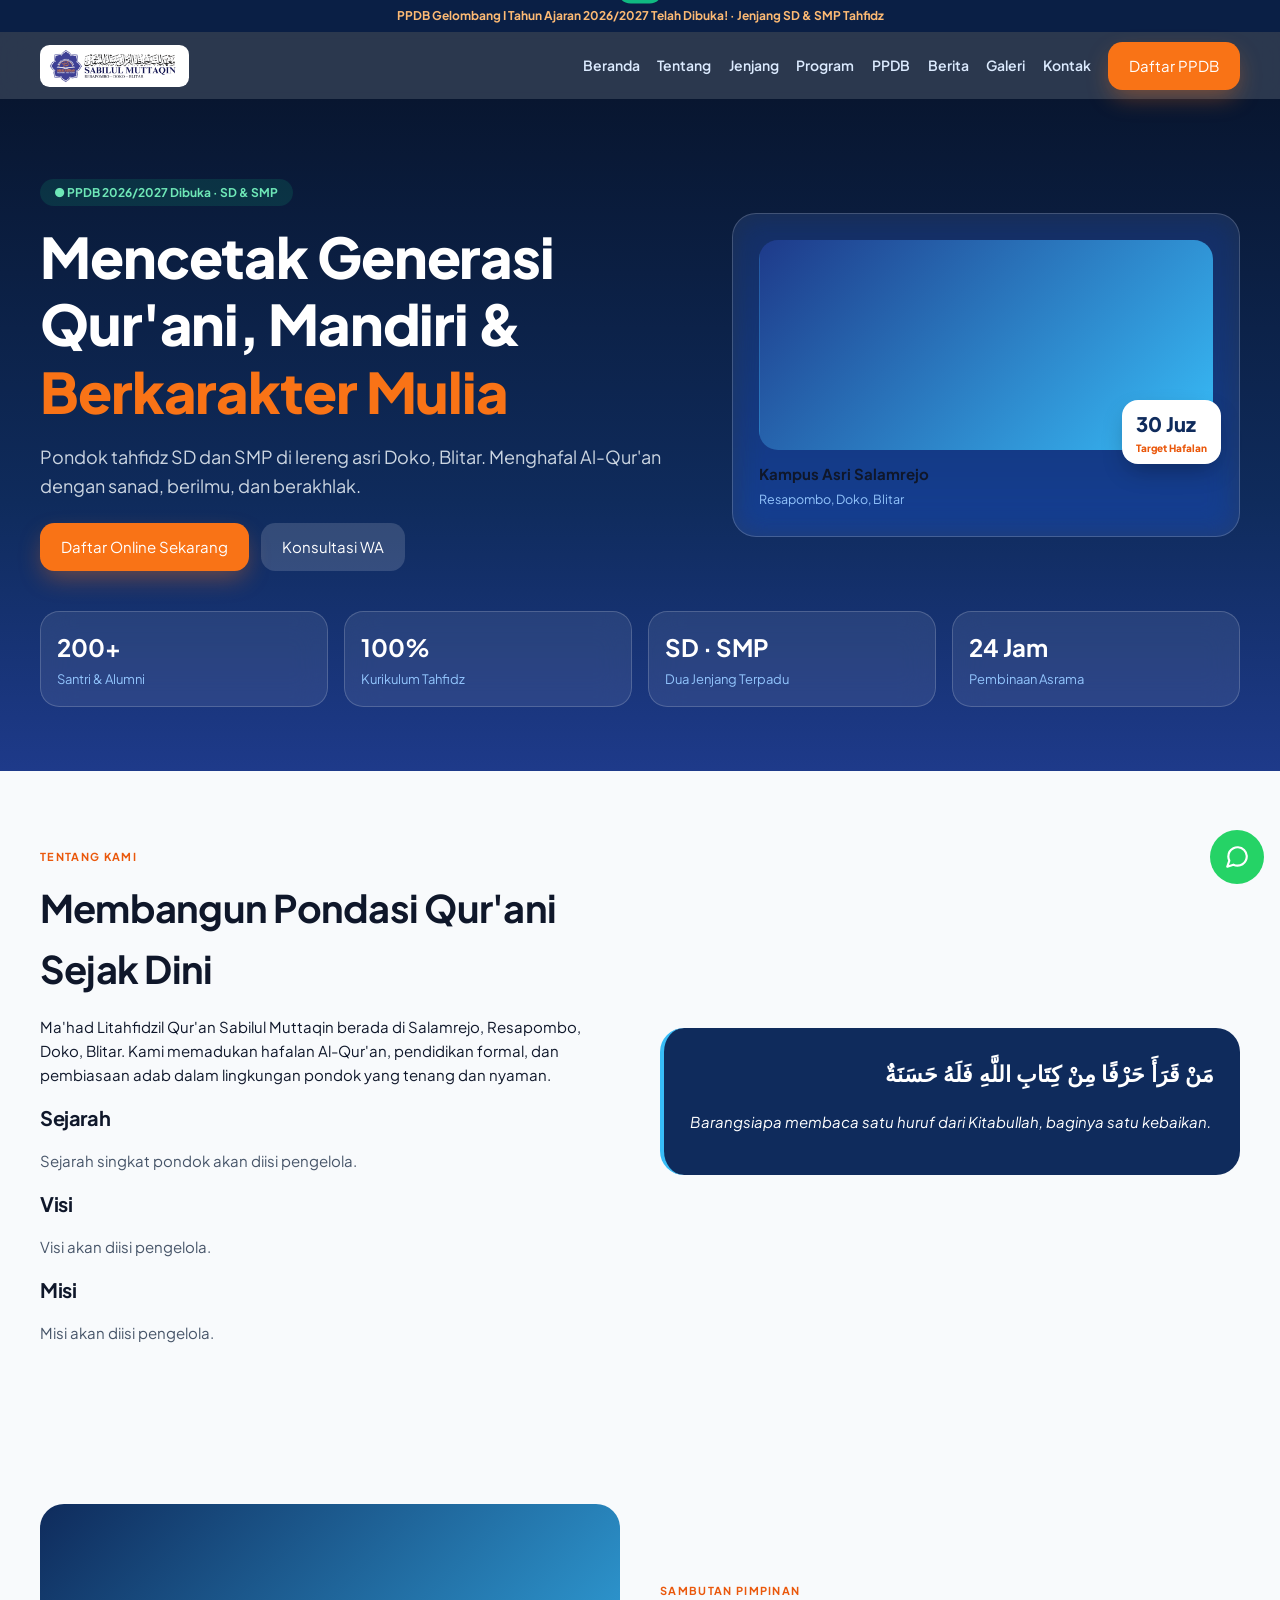
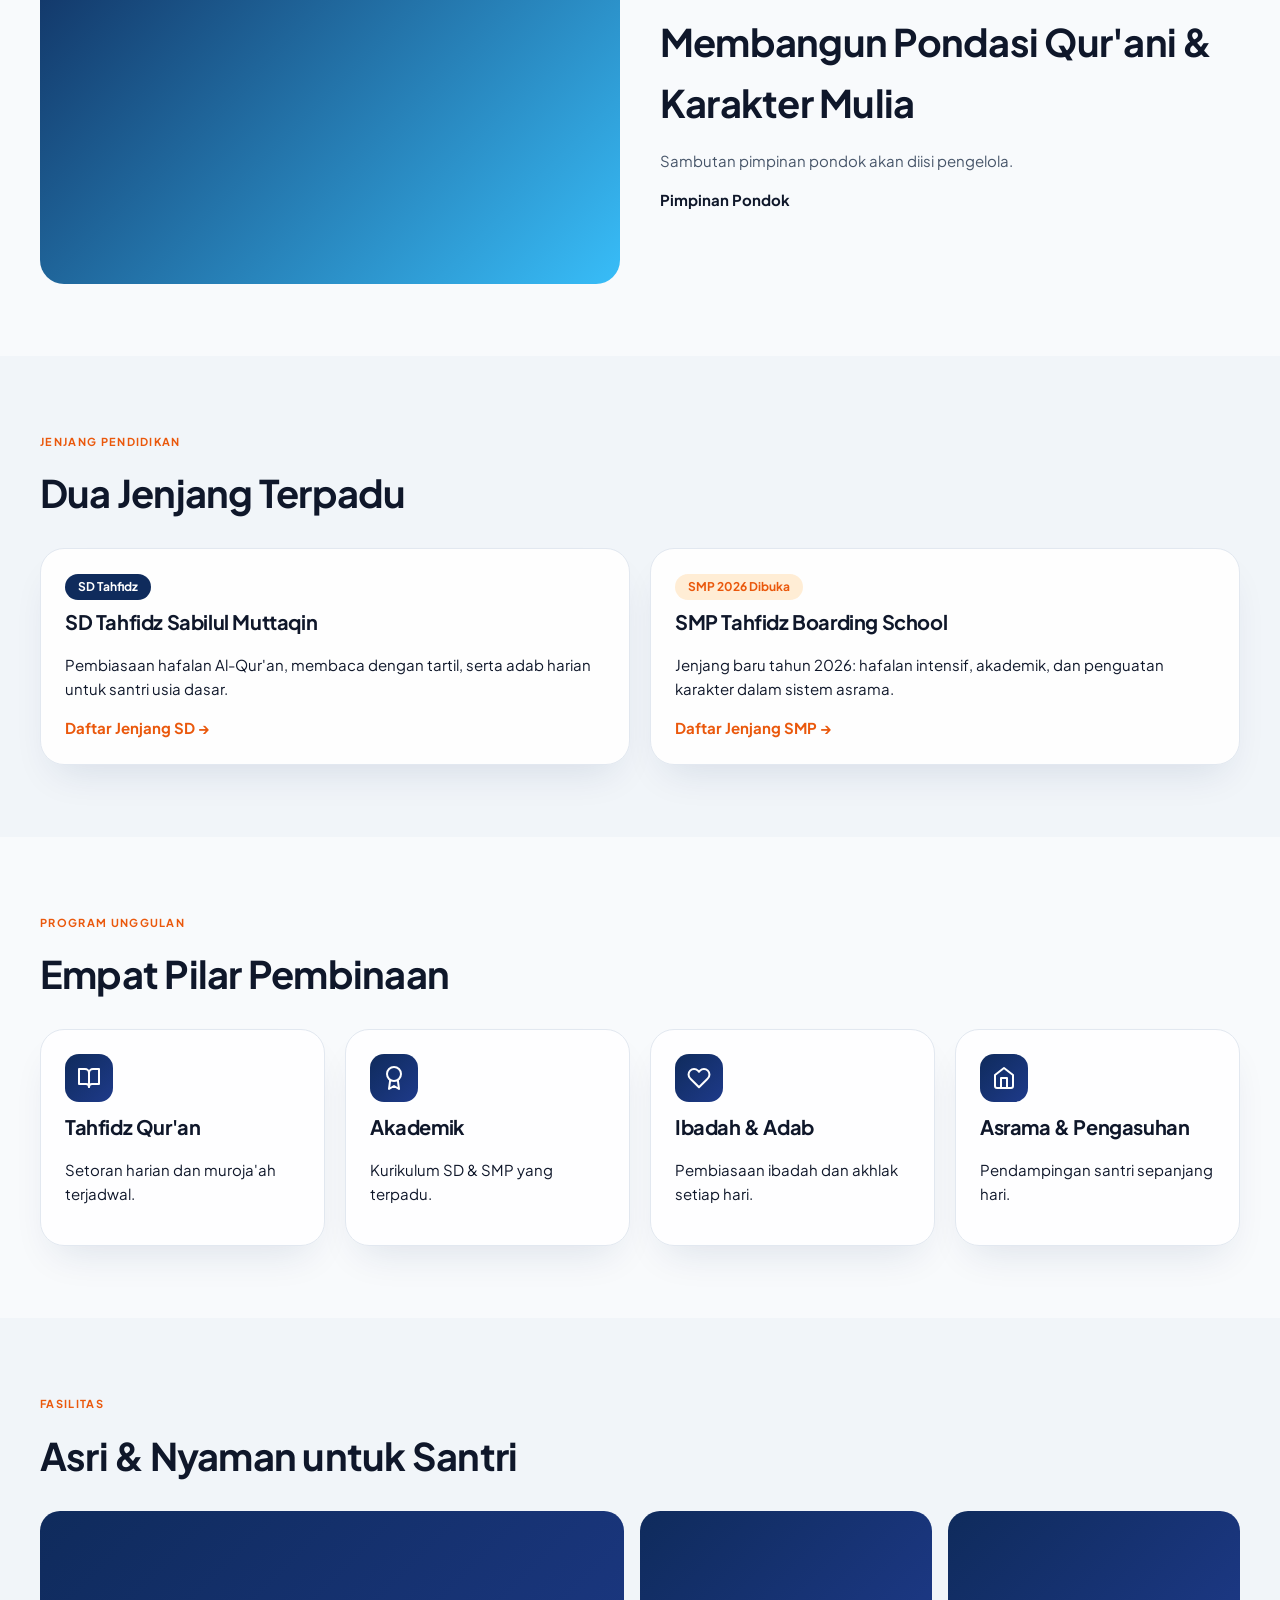
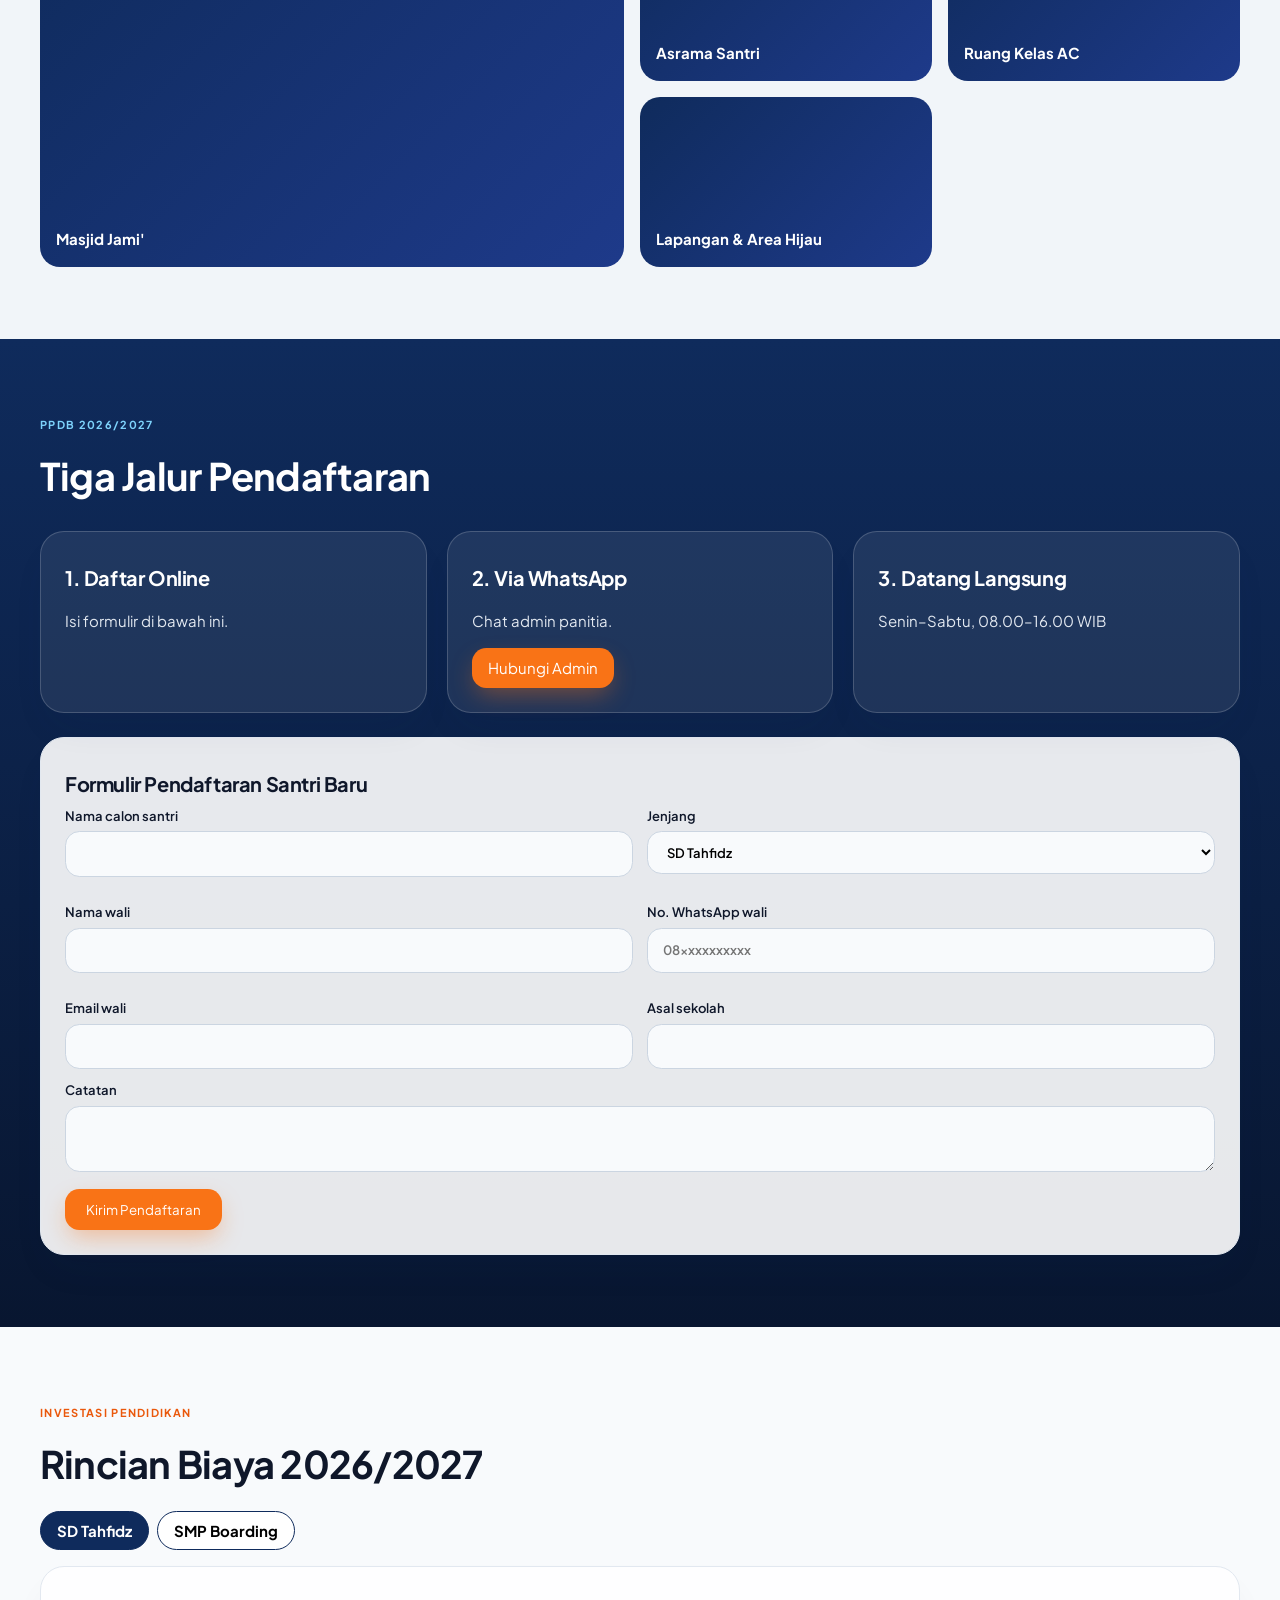
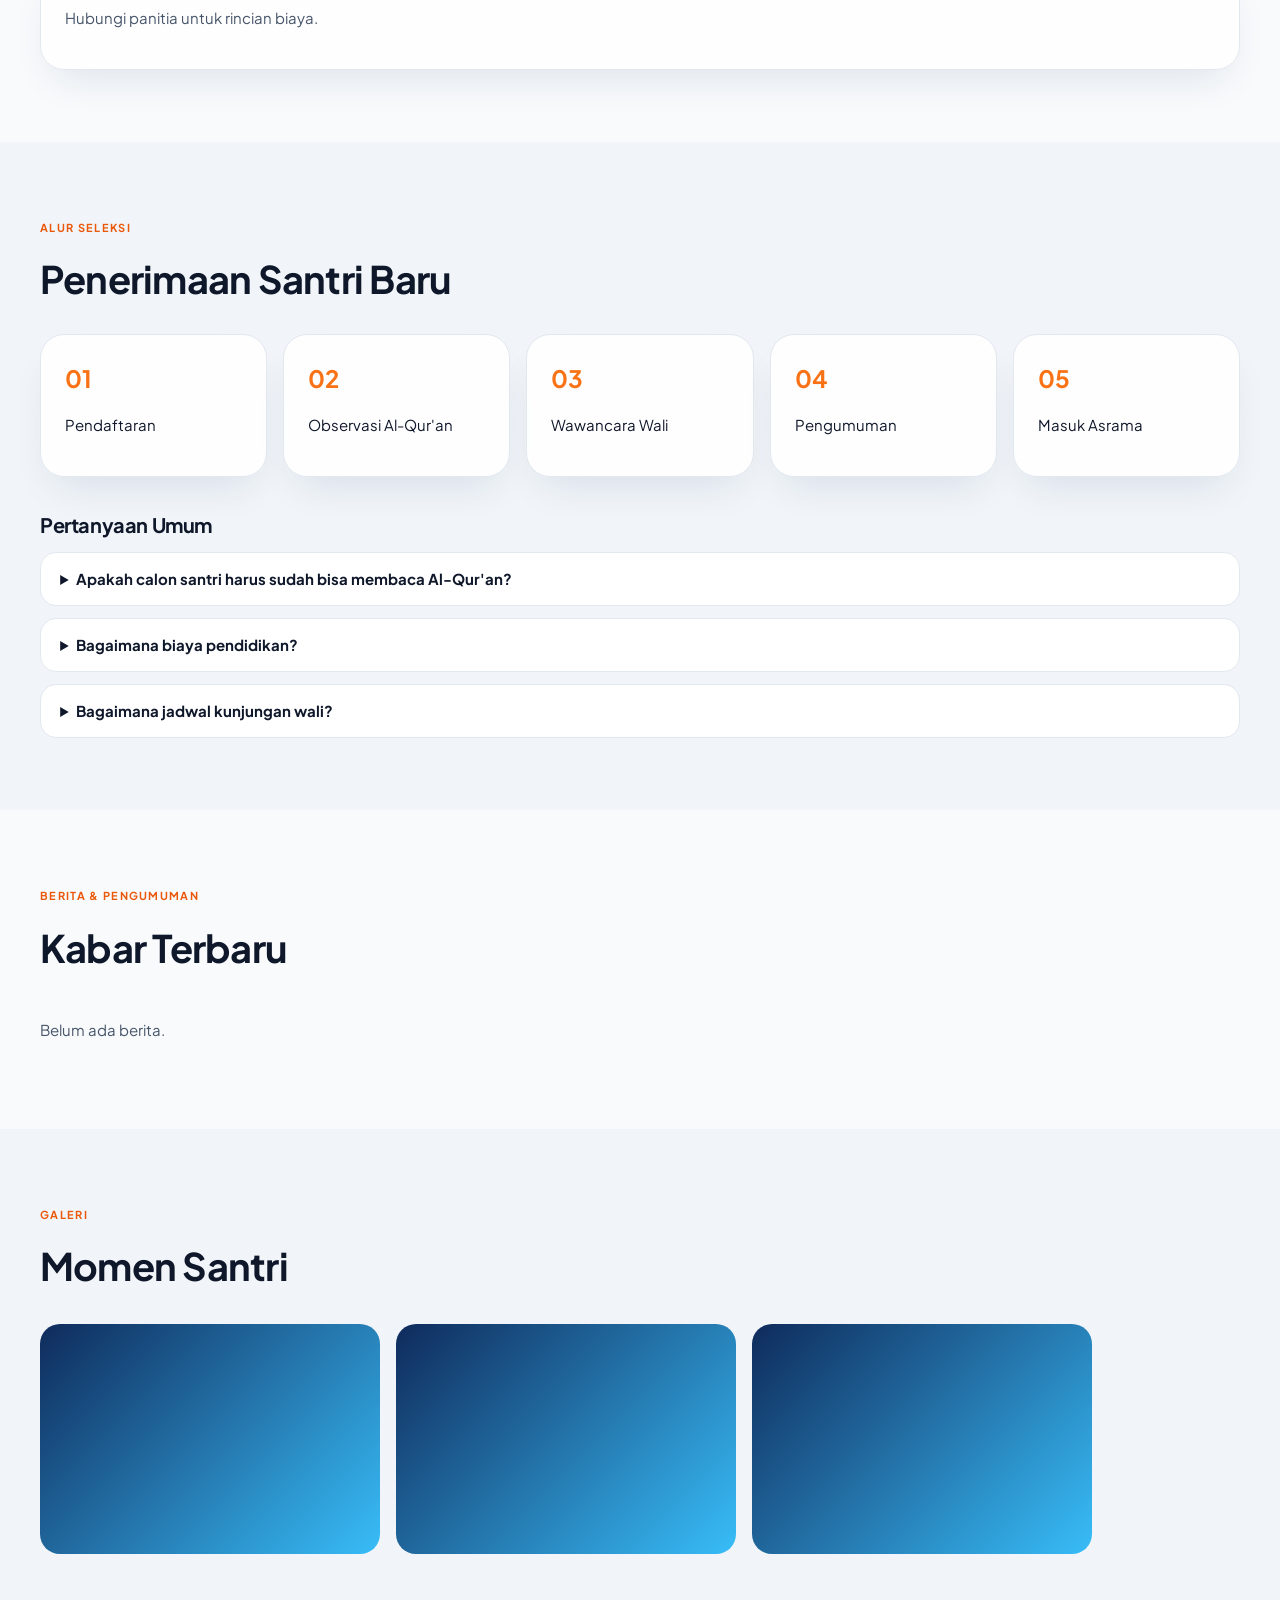
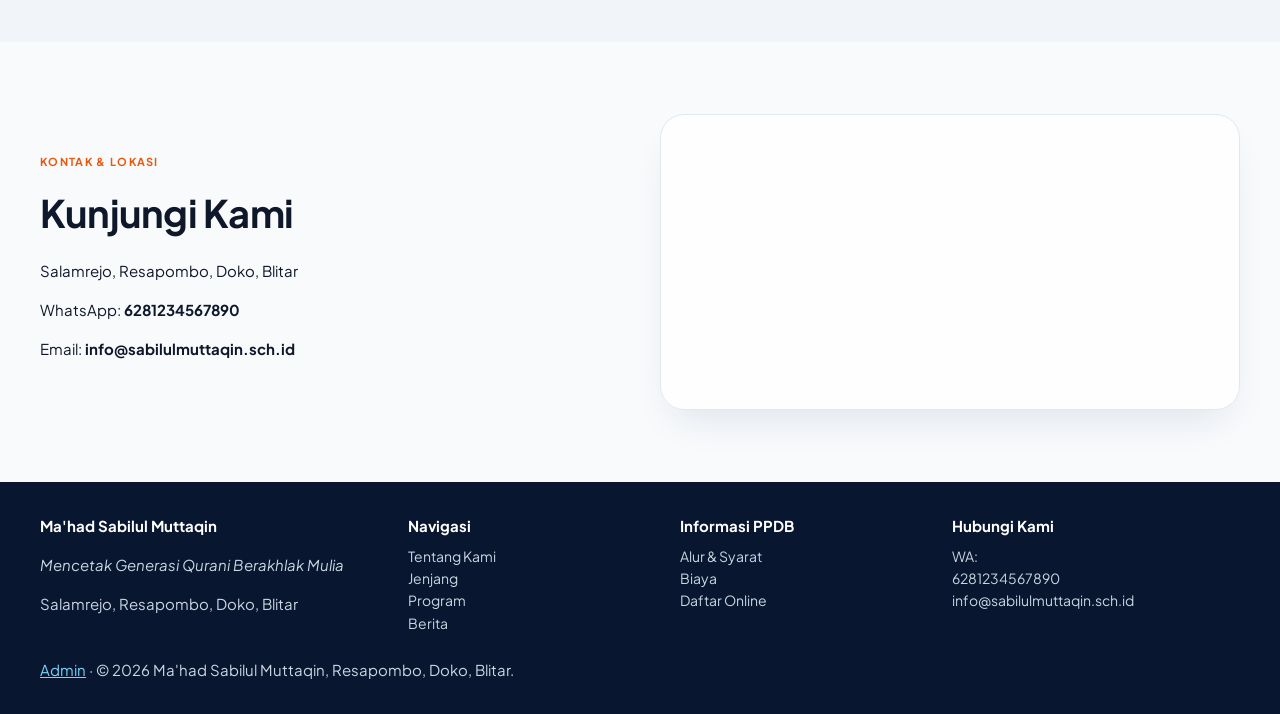
==== index.html @ ef2f8bcc "Upload pertama" ====
<!DOCTYPE html>
<html lang="id"><head><meta charset="utf-8"><meta name="viewport" content="width=device-width,initial-scale=1">
<title>Ma'had Sabilul Muttaqin – Pondok Tahfidz SD &amp; SMP Resapombo, Doko, Blitar</title>
<meta name="description" content="Mencetak Generasi Qurani Berakhlak Mulia. Pondok tahfidz SD dan SMP di Resapombo, Doko, Blitar. Daftar santri baru online.">
<link rel="icon" href="assets/favicon.png"><link rel="preconnect" href="https://fonts.googleapis.com">
<link href="https://fonts.googleapis.com/css2?family=Plus+Jakarta+Sans:wght@400;600;700;800&display=swap" rel="stylesheet">
<link rel="stylesheet" href="css/style.css"></head>
<body><div id="glow"></div><div id="notif" class="notif"></div>
<div class="topbar" data-p="PENGUMUMAN">PPDB Gelombang I Tahun Ajaran 2026/2027 Telah Dibuka! · Jenjang SD &amp; SMP Tahfidz</div>
<header class="nav"><div class="wrap nav-in">
<a href="#beranda" class="logo"><img src="assets/logo.png" alt="Ma'had Sabilul Muttaqin"></a>
<button class="burger" aria-label="Menu" onclick="document.body.classList.toggle('open')"><svg class="ic"><use href="#i-menu"/></svg></button>
<nav id="menu"><a href="#beranda">Beranda</a><a href="#tentang">Tentang</a><a href="#jenjang">Jenjang</a><a href="#program">Program</a><a href="#ppdb">PPDB</a><a href="#berita">Berita</a><a href="#galeri">Galeri</a><a href="#kontak">Kontak</a>
<a class="btn amber" href="#ppdb">Daftar PPDB</a></nav></div></header>

<section id="beranda" class="hero"><div class="wrap hero-in">
<div class="rv"><span class="chip">● PPDB 2026/2027 Dibuka · SD &amp; SMP</span>
<h1>Mencetak Generasi Qur'ani, Mandiri &amp; <em>Berkarakter Mulia</em></h1>
<p>Pondok tahfidz SD dan SMP di lereng asri Doko, Blitar. Menghafal Al-Qur'an dengan sanad, berilmu, dan berakhlak.</p>
<div class="cta"><a class="btn amber" href="#ppdb">Daftar Online Sekarang</a><a class="btn glass" data-wa="Assalamu'alaikum, saya ingin konsultasi PPDB." href="#">Konsultasi WA</a></div></div>
<div class="glasscard rv"><div class="campus" id="campus"><span class="badge30">30 Juz<small>Target Hafalan</small></span></div><b>Kampus Asri Salamrejo</b><br><small style="color:#93c5fd">Resapombo, Doko, Blitar</small></div></div>
<div class="wrap statbar"><div class="rv"><b data-p="JUMLAH_ALUMNI">200+</b><span>Santri &amp; Alumni</span></div><div class="rv"><b>100%</b><span>Kurikulum Tahfidz</span></div><div class="rv"><b>SD · SMP</b><span>Dua Jenjang Terpadu</span></div><div class="rv"><b>24 Jam</b><span>Pembinaan Asrama</span></div></div></section>

<section id="tentang" class="sec"><div class="wrap two"><div class="rv"><span class="eyebrow">Tentang Kami</span><h2>Membangun Pondasi Qur'ani Sejak Dini</h2>
<p>Ma'had Litahfidzil Qur'an Sabilul Muttaqin berada di Salamrejo, Resapombo, Doko, Blitar. Kami memadukan hafalan Al-Qur'an, pendidikan formal, dan pembiasaan adab dalam lingkungan pondok yang tenang dan nyaman.</p>
<h3>Sejarah</h3><p class="muted" data-p="SEJARAH">Sejarah singkat pondok akan diisi pengelola.</p><h3>Visi</h3><p class="muted" data-p="VISI">Visi akan diisi pengelola.</p><h3>Misi</h3><p class="muted" data-p="MISI">Misi akan diisi pengelola.</p></div>
<blockquote class="quote rv"><div class="ar">مَنْ قَرَأَ حَرْفًا مِنْ كِتَابِ اللَّهِ فَلَهُ حَسَنَةٌ</div><p><i>Barangsiapa membaca satu huruf dari Kitabullah, baginya satu kebaikan.</i></p></blockquote></div></section>

<section class="sec"><div class="wrap two"><div class="rv"><div class="ph portrait"></div></div><div class="rv"><span class="eyebrow">Sambutan Pimpinan</span><h2>Membangun Pondasi Qur'ani &amp; Karakter Mulia</h2><p class="muted" data-p="SAMBUTAN">Sambutan pimpinan pondok akan diisi pengelola.</p><b data-p="PIMPINAN">Pimpinan Pondok</b></div></div></section>
<section id="jenjang" class="sec alt"><div class="wrap"><span class="eyebrow">Jenjang Pendidikan</span><h2>Dua Jenjang Terpadu</h2>
<div class="grid2"><article class="card rv"><span class="pill">SD Tahfidz</span><h3>SD Tahfidz Sabilul Muttaqin</h3><p>Pembiasaan hafalan Al-Qur'an, membaca dengan tartil, serta adab harian untuk santri usia dasar.</p><a href="#ppdb" class="link">Daftar Jenjang SD →</a></article>
<article class="card rv"><span class="pill new">SMP 2026 Dibuka</span><h3>SMP Tahfidz Boarding School</h3><p>Jenjang baru tahun 2026: hafalan intensif, akademik, dan penguatan karakter dalam sistem asrama.</p><a href="#ppdb" class="link">Daftar Jenjang SMP →</a></article></div></div></section>

<section id="program" class="sec"><div class="wrap"><span class="eyebrow">Program Unggulan</span><h2>Empat Pilar Pembinaan</h2>
<div class="grid4"><div class="card rv"><span class="ico"><svg class="ic"><use href="#i-book"/></svg></span><h3>Tahfidz Qur'an</h3><p>Setoran harian dan muroja'ah terjadwal.</p></div><div class="card rv"><span class="ico"><svg class="ic"><use href="#i-award"/></svg></span><h3>Akademik</h3><p>Kurikulum SD &amp; SMP yang terpadu.</p></div><div class="card rv"><span class="ico"><svg class="ic"><use href="#i-heart"/></svg></span><h3>Ibadah &amp; Adab</h3><p>Pembiasaan ibadah dan akhlak setiap hari.</p></div><div class="card rv"><span class="ico"><svg class="ic"><use href="#i-home"/></svg></span><h3>Asrama &amp; Pengasuhan</h3><p>Pendampingan santri sepanjang hari.</p></div></div></div></section>

<section class="sec alt"><div class="wrap"><span class="eyebrow">Fasilitas</span><h2>Asri &amp; Nyaman untuk Santri</h2><div class="fas"><div class="tile big rv">Masjid Jami'</div><div class="tile rv">Asrama Santri</div><div class="tile rv">Ruang Kelas AC</div><div class="tile rv">Lapangan &amp; Area Hijau</div></div></div></section>
<section id="ppdb" class="sec dark"><div class="wrap"><span class="eyebrow light">PPDB 2026/2027</span><h2>Tiga Jalur Pendaftaran</h2>
<div class="grid3"><div class="card glass rv"><h3>1. Daftar Online</h3><p>Isi formulir di bawah ini.</p></div><div class="card glass rv"><h3>2. Via WhatsApp</h3><p>Chat admin panitia.</p><a class="btn amber sm" data-wa="Assalamu'alaikum, saya ingin mendaftar santri baru." href="#">Hubungi Admin</a></div><div class="card glass rv"><h3>3. Datang Langsung</h3><p data-p="JAM_LAYANAN">Senin–Sabtu, 08.00–16.00 WIB</p></div></div>
<form id="form" class="form card rv"><h3>Formulir Pendaftaran Santri Baru</h3>
<div class="fg"><label>Nama calon santri<input name="nama" required></label><label>Jenjang<select name="jenjang"><option>SD Tahfidz</option><option>SMP Tahfidz Boarding</option></select></label>
<label>Nama wali<input name="wali" required></label><label>No. WhatsApp wali<input name="hp" inputmode="tel" required placeholder="08xxxxxxxxxx"></label>
<label>Email wali<input name="email" type="email"></label><label>Asal sekolah<input name="asal"></label></div>
<label>Catatan<textarea name="catatan" rows="2"></textarea></label><input name="website" class="hp" tabindex="-1" autocomplete="off">
<button class="btn amber" type="submit">Kirim Pendaftaran</button></form></div></section>

<section id="biaya" class="sec"><div class="wrap"><span class="eyebrow">Investasi Pendidikan</span><h2>Rincian Biaya 2026/2027</h2>
<div class="tabs" id="bj"><button data-j="SD" class="on">SD Tahfidz</button><button data-j="SMP">SMP Boarding</button></div><div class="card x" id="biaya-box"><p class="muted">Hubungi panitia untuk rincian biaya.</p></div></div></section>
<section class="sec alt"><div class="wrap"><span class="eyebrow">Alur Seleksi</span><h2>Penerimaan Santri Baru</h2>
<div class="grid5"><div class="card rv"><b>01</b><p>Pendaftaran</p></div><div class="card rv"><b>02</b><p>Observasi Al-Qur'an</p></div><div class="card rv"><b>03</b><p>Wawancara Wali</p></div><div class="card rv"><b>04</b><p>Pengumuman</p></div><div class="card rv"><b>05</b><p>Masuk Asrama</p></div></div>
<h3 style="margin-top:2rem">Pertanyaan Umum</h3><div class="faq"><details><summary>Apakah calon santri harus sudah bisa membaca Al-Qur'an?</summary><p>Tersedia program Iqro untuk pemula. Hubungi panitia untuk penempatan.</p></details><details><summary>Bagaimana biaya pendidikan?</summary><p data-p="INFO_BIAYA">Rincian biaya diberikan oleh panitia pendaftaran.</p></details><details><summary>Bagaimana jadwal kunjungan wali?</summary><p>Jadwal kunjungan diinformasikan oleh panitia dan pengasuh.</p></details></div></div></section>
<section id="berita" class="sec"><div class="wrap"><span class="eyebrow">Berita &amp; Pengumuman</span><h2>Kabar Terbaru</h2><div id="berita-list" class="grid3"></div></div></section>
<section id="galeri" class="sec alt"><div class="wrap"><span class="eyebrow">Galeri</span><h2>Momen Santri</h2><div id="galeri-list" class="slider"></div></div></section>

<section id="kontak" class="sec"><div class="wrap two"><div class="rv"><span class="eyebrow">Kontak &amp; Lokasi</span><h2>Kunjungi Kami</h2>
<p data-p="ALAMAT">Salamrejo, Resapombo, Doko, Blitar</p><p>WhatsApp: <b data-p="WA_ADMIN">—</b></p><p>Email: <b data-p="EMAIL">—</b></p>
<div class="soc" id="soc"></div></div><div class="card rv"><iframe id="peta" title="Peta" loading="lazy" style="width:100%;height:240px;border:0;border-radius:1rem"></iframe></div></div></section>

<footer class="foot"><div class="wrap fgrid"><div><b>Ma'had Sabilul Muttaqin</b><p><i>Mencetak Generasi Qurani Berakhlak Mulia</i></p><p>Salamrejo, Resapombo, Doko, Blitar</p></div><div><b>Navigasi</b><a href="#tentang">Tentang Kami</a><a href="#jenjang">Jenjang</a><a href="#program">Program</a><a href="#berita">Berita</a></div><div><b>Informasi PPDB</b><a href="#ppdb">Alur &amp; Syarat</a><a href="#biaya">Biaya</a><a href="#ppdb">Daftar Online</a></div><div><b>Hubungi Kami</b><span>WA: <span data-p="WA_ADMIN">—</span></span><span data-p="EMAIL">—</span><span data-p="JAM_LAYANAN"></span></div></div><div class="wrap" style="margin-top:1.5rem"><a href="admin.html" style="color:#7dd3fc">Admin</a> · © 2026 Ma'had Sabilul Muttaqin, Resapombo, Doko, Blitar.</div></footer>
<a class="fab" data-wa="Assalamu'alaikum, saya ingin bertanya." href="#" aria-label="WhatsApp"><svg class="ic" style="width:26px;height:26px;color:#fff"><use href="#i-chat"/></svg></a>
<script src="js/icons.js"></script><script src="js/config.js"></script><script src="js/app.js"></script></body></html>
---- css/style.css ----
:root{--navy:#0F2B5C;--deep:#081630;--vib:#1E3A8A;--amb:#F97316;--ambd:#EA580C;--cy:#38BDF8;--bg:#F8FAFC;--mut:#F1F5F9;--tx:#0F172A;--tx2:#475569}
*{box-sizing:border-box}html{scroll-behavior:smooth}body{margin:0;font:15px/1.6 'Plus Jakarta Sans',system-ui,sans-serif;color:var(--tx);background:var(--bg)}
.wrap{max-width:1240px;margin:auto;padding:0 1.25rem}h1,h2,h3{letter-spacing:-.02em;margin:.3em 0}h1{font-size:clamp(34px,5vw,56px);line-height:1.2;font-weight:800;color:#fff}h2{font-size:clamp(26px,3.4vw,38px);font-weight:700}h3{font-size:20px}
.nav{position:sticky;top:0;z-index:50;background:rgba(8,22,48,.85);backdrop-filter:blur(16px)}.nav-in{display:flex;align-items:center;justify-content:space-between;gap:1rem;padding:.6rem 1.25rem}
.logo img{height:42px;background:#fff;border-radius:.6rem;padding:3px 8px;display:block}nav{display:flex;align-items:center;gap:1.1rem}nav a:not(.btn){color:#dbeafe;text-decoration:none;font-weight:600;font-size:14px}nav a:hover{color:var(--amb)}.burger{display:none;background:none;border:0;color:#fff;font-size:26px}
.btn{display:inline-block;border:0;cursor:pointer;font:600 15px inherit;font-family:inherit;padding:.75rem 1.3rem;border-radius:.9rem;text-decoration:none;transition:.2s}.btn.sm{padding:.5rem 1rem}
.amber{background:var(--amb);color:#fff;box-shadow:0 10px 24px -4px rgba(249,115,22,.4)}.amber:hover{background:var(--ambd);transform:scale(1.03)}
.ghost{border:1px solid var(--cy);color:#fff;background:var(--navy)}.glass{background:rgba(255,255,255,.15);color:#fff}
.hero{background:linear-gradient(180deg,#081630,#0F2B5C 60%,#1E3A8A);padding:5rem 0 4rem}.hero-in{display:grid;grid-template-columns:1.3fr 1fr;gap:2rem;align-items:center}.hero p{color:#cbd5e1;font-size:18px}.hero em{color:var(--amb);font-style:normal}.cta{display:flex;gap:.8rem;flex-wrap:wrap;margin-top:1.4rem}
.chip{display:inline-block;background:rgba(16,185,129,.15);color:#6ee7b7;border-radius:9999px;padding:.25rem .9rem;font-size:12px;font-weight:700}
.glasscard{background:rgba(255,255,255,.08);border:1px solid rgba(255,255,255,.18);backdrop-filter:blur(16px) saturate(180%);border-radius:1.5rem;padding:1.6rem}.stats{display:grid;gap:1rem}.stats b{display:block;color:#fff;font-size:28px}.stats span{color:#93c5fd;font-size:13px}
.sec{padding:4.5rem 0}.alt{background:var(--mut)}.dark{background:linear-gradient(180deg,#0F2B5C,#081630);color:#fff}.dark h2{color:#fff}.muted{color:var(--tx2)}.two{display:grid;grid-template-columns:1fr 1fr;gap:2.5rem;align-items:center}
.eyebrow{font-size:11px;font-weight:700;letter-spacing:.12em;text-transform:uppercase;color:var(--ambd)}.eyebrow.light{color:#7dd3fc}
.card{background:rgba(255,255,255,.9);border:1px solid #e2e8f0;border-radius:1.5rem;padding:1.5rem;box-shadow:0 20px 40px -15px rgba(15,43,92,.12);transition:.25s}.card:hover{transform:translateY(-4px);border-color:var(--cy)}.card.glass{background:rgba(255,255,255,.08);border-color:rgba(255,255,255,.18);color:#e2e8f0}.card.glass h3{color:#fff}
.grid2,.grid3,.grid4{display:grid;gap:1.25rem;margin-top:1.5rem}.grid2{grid-template-columns:repeat(2,1fr)}.grid3{grid-template-columns:repeat(3,1fr)}.grid4{grid-template-columns:repeat(4,1fr)}.card i{font-style:normal;font-size:28px}
.pill{display:inline-block;background:var(--navy);color:#fff;border-radius:9999px;padding:.2rem .8rem;font-size:12px;font-weight:700}.pill.new{background:#FFEDD5;color:var(--ambd)}.link{color:var(--ambd);font-weight:700;text-decoration:none}
.quote{margin:0;background:var(--navy);color:#fff;border-radius:1.5rem;padding:1.6rem;border-left:4px solid var(--cy)}.ar{font:600 22px/1.9 'Noto Serif',serif;direction:rtl}
.form{margin-top:1.5rem;color:var(--tx)}.fg{display:grid;grid-template-columns:1fr 1fr;gap:.9rem}label{display:block;font-weight:600;font-size:13px;margin-bottom:.7rem}input,select,textarea{width:100%;margin-top:.3rem;padding:.7rem .9rem;border:1px solid #CBD5E1;border-radius:.9rem;background:var(--bg);font:inherit}input:focus,select:focus,textarea:focus{outline:0;border-color:var(--amb);box-shadow:0 0 0 3px rgba(249,115,22,.2)}.hp{position:absolute;left:-9999px}
.news img,.news .ph{width:100%;height:160px;object-fit:cover;border-radius:1rem;background:linear-gradient(135deg,#1E3A8A,#38BDF8)}.news small{color:var(--ambd);font-weight:700}
.slider{display:flex;gap:1rem;overflow-x:auto;scroll-snap-type:x mandatory;padding:1rem 0}.slider img,.slider .ph{flex:0 0 min(340px,80%);height:230px;object-fit:cover;border-radius:1.25rem;scroll-snap-align:start;background:linear-gradient(135deg,#0F2B5C,#38BDF8)}
.soc a{margin-right:.8rem;color:var(--navy);font-weight:700}.foot{background:var(--deep);color:#cbd5e1;padding:2rem 0;text-align:center}
.fab{position:fixed;right:1rem;bottom:1rem;width:54px;height:54px;border-radius:50%;background:#25D366;display:grid;place-items:center;font-size:26px;text-decoration:none;z-index:60;box-shadow:0 0 0 0 rgba(37,211,102,.6);animation:ping 2s infinite}@keyframes ping{70%{box-shadow:0 0 0 16px rgba(37,211,102,0)}}
#glow{position:fixed;width:360px;height:360px;margin:-180px 0 0 -180px;border-radius:50%;pointer-events:none;z-index:40;background:radial-gradient(circle,rgba(56,189,248,.15),transparent 65%);opacity:0;transition:opacity .3s}
.notif{position:fixed;top:1rem;left:50%;transform:translate(-50%,-150%);background:#10B981;color:#fff;padding:.8rem 1.4rem;border-radius:.9rem;z-index:99;transition:.3s}.notif.show{transform:translate(-50%,0)}.notif.error{background:#ba1a1a}
.rv{opacity:0;transform:translateY(24px);transition:opacity .7s,transform .7s}.rv.in{opacity:1;transform:none}
@media(max-width:900px){.hero-in,.two,.grid2,.grid3,.grid4,.fg{grid-template-columns:1fr}.burger{display:block}nav{display:none;position:absolute;top:100%;left:0;right:0;flex-direction:column;background:var(--deep);padding:1rem}.open nav{display:flex}}
@media(prefers-reduced-motion:reduce){.rv{opacity:1;transform:none;transition:none}.fab{animation:none}}
.grid5{display:grid;grid-template-columns:repeat(5,1fr);gap:1rem;margin-top:1.5rem}.grid5 b{color:var(--amb);font-size:24px}.faq details{background:#fff;border:1px solid #e2e8f0;border-radius:1rem;padding:.9rem 1.2rem;margin-top:.7rem}.faq summary{cursor:pointer;font-weight:700}
.adm{max-width:1000px;margin:2rem auto;padding:0 1rem}.adm table{width:100%;border-collapse:collapse;background:#fff;border-radius:1rem;overflow:hidden;font-size:13px}.adm th,.adm td{padding:.55rem .7rem;border-bottom:1px solid #e2e8f0;text-align:left;vertical-align:top}.adm th{background:var(--navy);color:#fff}.tabs{display:flex;gap:.5rem;margin:1rem 0}.tabs button{border:1px solid var(--navy);background:#fff;border-radius:9999px;padding:.4rem 1rem;font:inherit;font-weight:700;cursor:pointer}.tabs .on{background:var(--navy);color:#fff}.x{overflow-x:auto}
@media(max-width:900px){.grid5{grid-template-columns:1fr 1fr}}
.topbar{background:#0a1f45;color:#fdba74;text-align:center;font-size:12px;font-weight:700;padding:.4rem 1rem}
.campus{height:210px;border-radius:1.2rem;margin-bottom:.8rem;background:linear-gradient(135deg,#1E3A8A,#38BDF8) center/cover;position:relative}.badge30{position:absolute;right:-8px;bottom:-14px;background:#fff;color:var(--navy);border-radius:1rem;padding:.5rem .9rem;font-weight:800;font-size:20px;box-shadow:0 10px 25px -5px rgba(0,0,0,.3)}.badge30 small{display:block;font-size:10px;color:var(--ambd)}
.statbar{display:grid;grid-template-columns:repeat(4,1fr);gap:1rem;margin-top:2.5rem}.statbar>div{background:rgba(255,255,255,.08);border:1px solid rgba(255,255,255,.18);border-radius:1.2rem;padding:1rem;backdrop-filter:blur(16px)}.statbar b{display:block;color:#fff;font-size:24px}.statbar span{color:#93c5fd;font-size:13px}
.portrait{height:380px;border-radius:1.5rem;background:linear-gradient(135deg,#0F2B5C,#38BDF8) center/cover}
.fas{display:grid;grid-template-columns:2fr 1fr 1fr;grid-template-rows:170px 170px;gap:1rem;margin-top:1.5rem}.tile{border-radius:1.25rem;background:linear-gradient(135deg,#0F2B5C,#1E3A8A) center/cover;color:#fff;font-weight:700;display:flex;align-items:flex-end;padding:1rem}.tile.big{grid-row:span 2}
.cta-band{background:linear-gradient(135deg,#0F2B5C,#1E3A8A);border-radius:1.5rem;padding:2rem;display:flex;align-items:center;justify-content:space-between;gap:1.5rem;flex-wrap:wrap}
.fgrid{display:grid;grid-template-columns:1.4fr 1fr 1fr 1.2fr;gap:2rem;text-align:left}.fgrid b{color:#fff;display:block;margin-bottom:.4rem}.fgrid a,.fgrid span{display:block;color:#cbd5e1;font-size:14px;text-decoration:none}.foot{text-align:left}
#biaya-box table{width:100%;border-collapse:collapse}#biaya-box td,#biaya-box th{padding:.6rem;border-bottom:1px solid #e2e8f0;text-align:left}#biaya-box .tot{background:#FFEDD5;font-weight:800}
@media(max-width:900px){.statbar{grid-template-columns:1fr 1fr}.fas{grid-template-columns:1fr;grid-template-rows:none}.tile{min-height:140px}.fgrid{grid-template-columns:1fr}}
.pw{position:relative;display:block}.pw input{padding-right:3rem}#eye{position:absolute;right:.5rem;top:50%;transform:translateY(-35%);background:none;border:0;font-size:20px;cursor:pointer}
.ic{width:1.2em;height:1.2em;stroke:currentColor;fill:none;stroke-width:2;stroke-linecap:round;stroke-linejoin:round;flex:none;vertical-align:-.2em}.ico{width:48px;height:48px;border-radius:14px;display:grid;place-items:center;background:linear-gradient(135deg,#0F2B5C,#1E3A8A);color:#fff;margin-bottom:.6rem}.ico .ic{width:24px;height:24px}
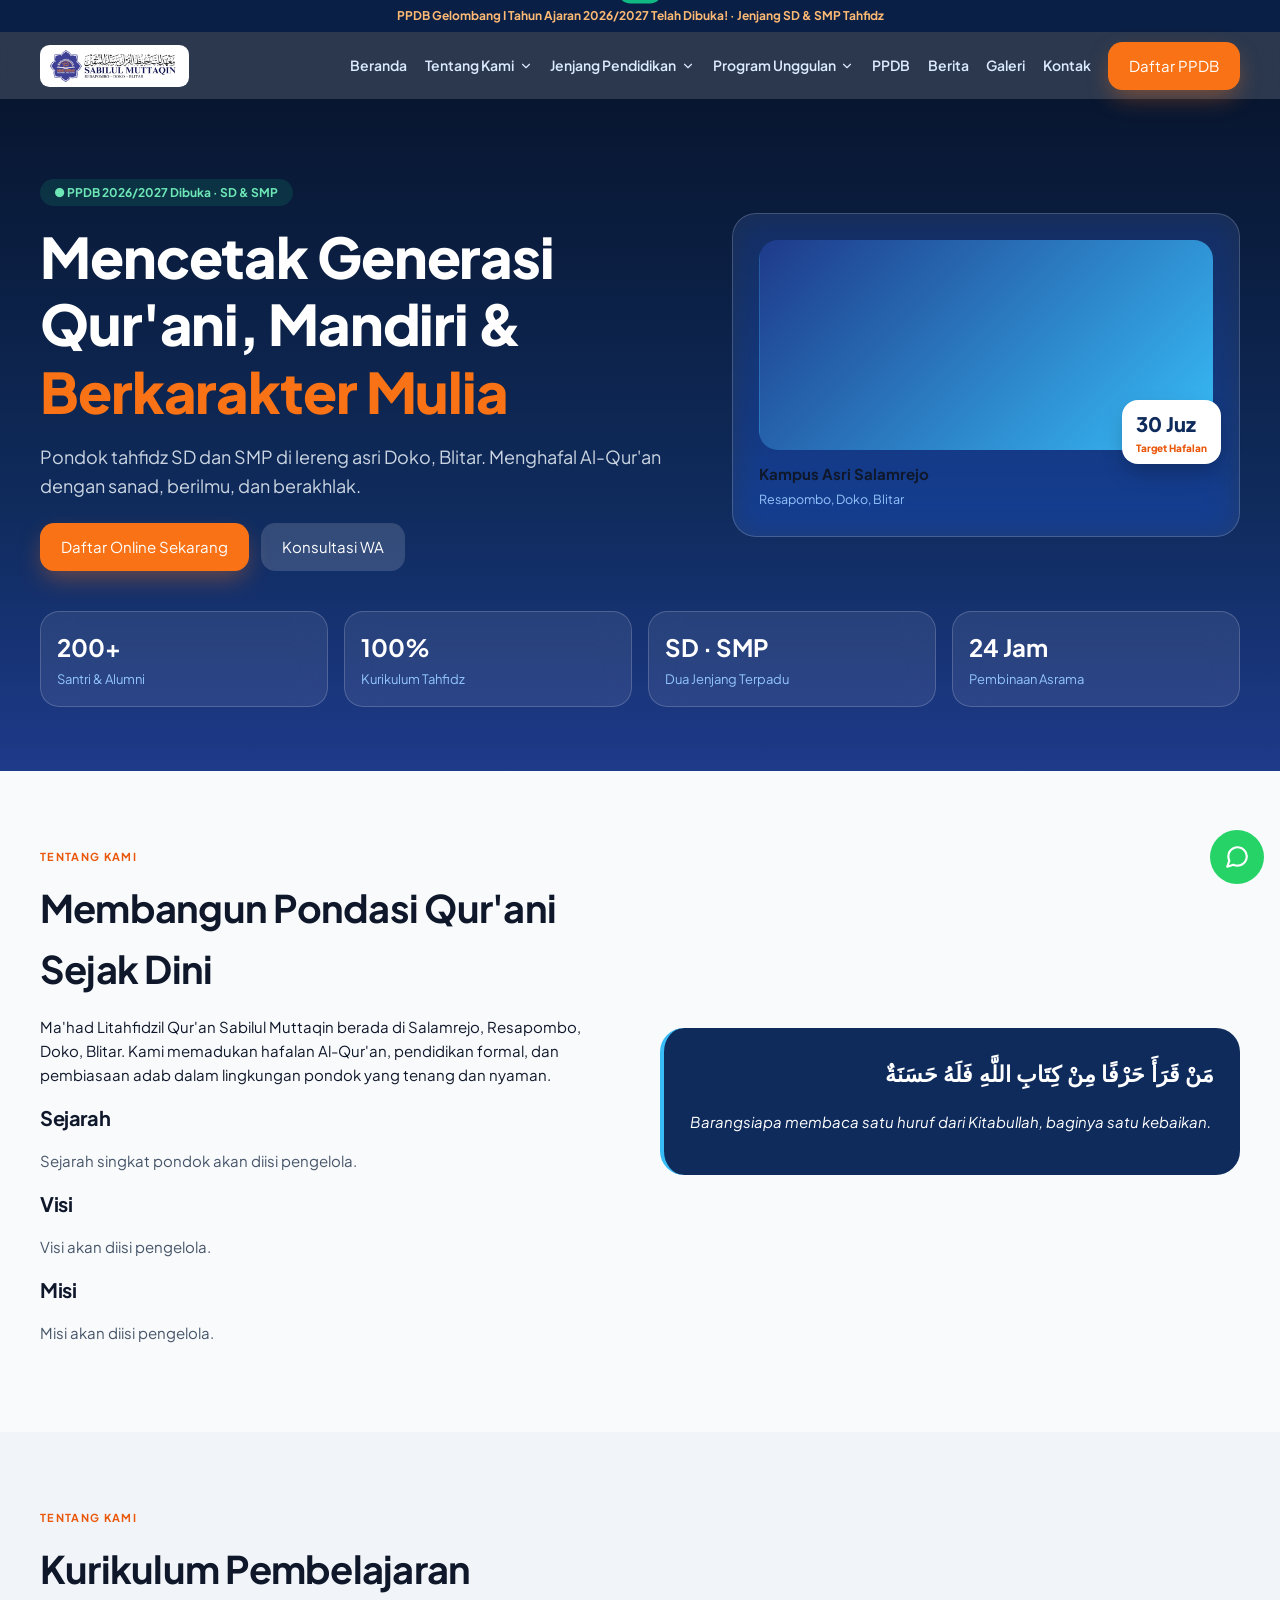
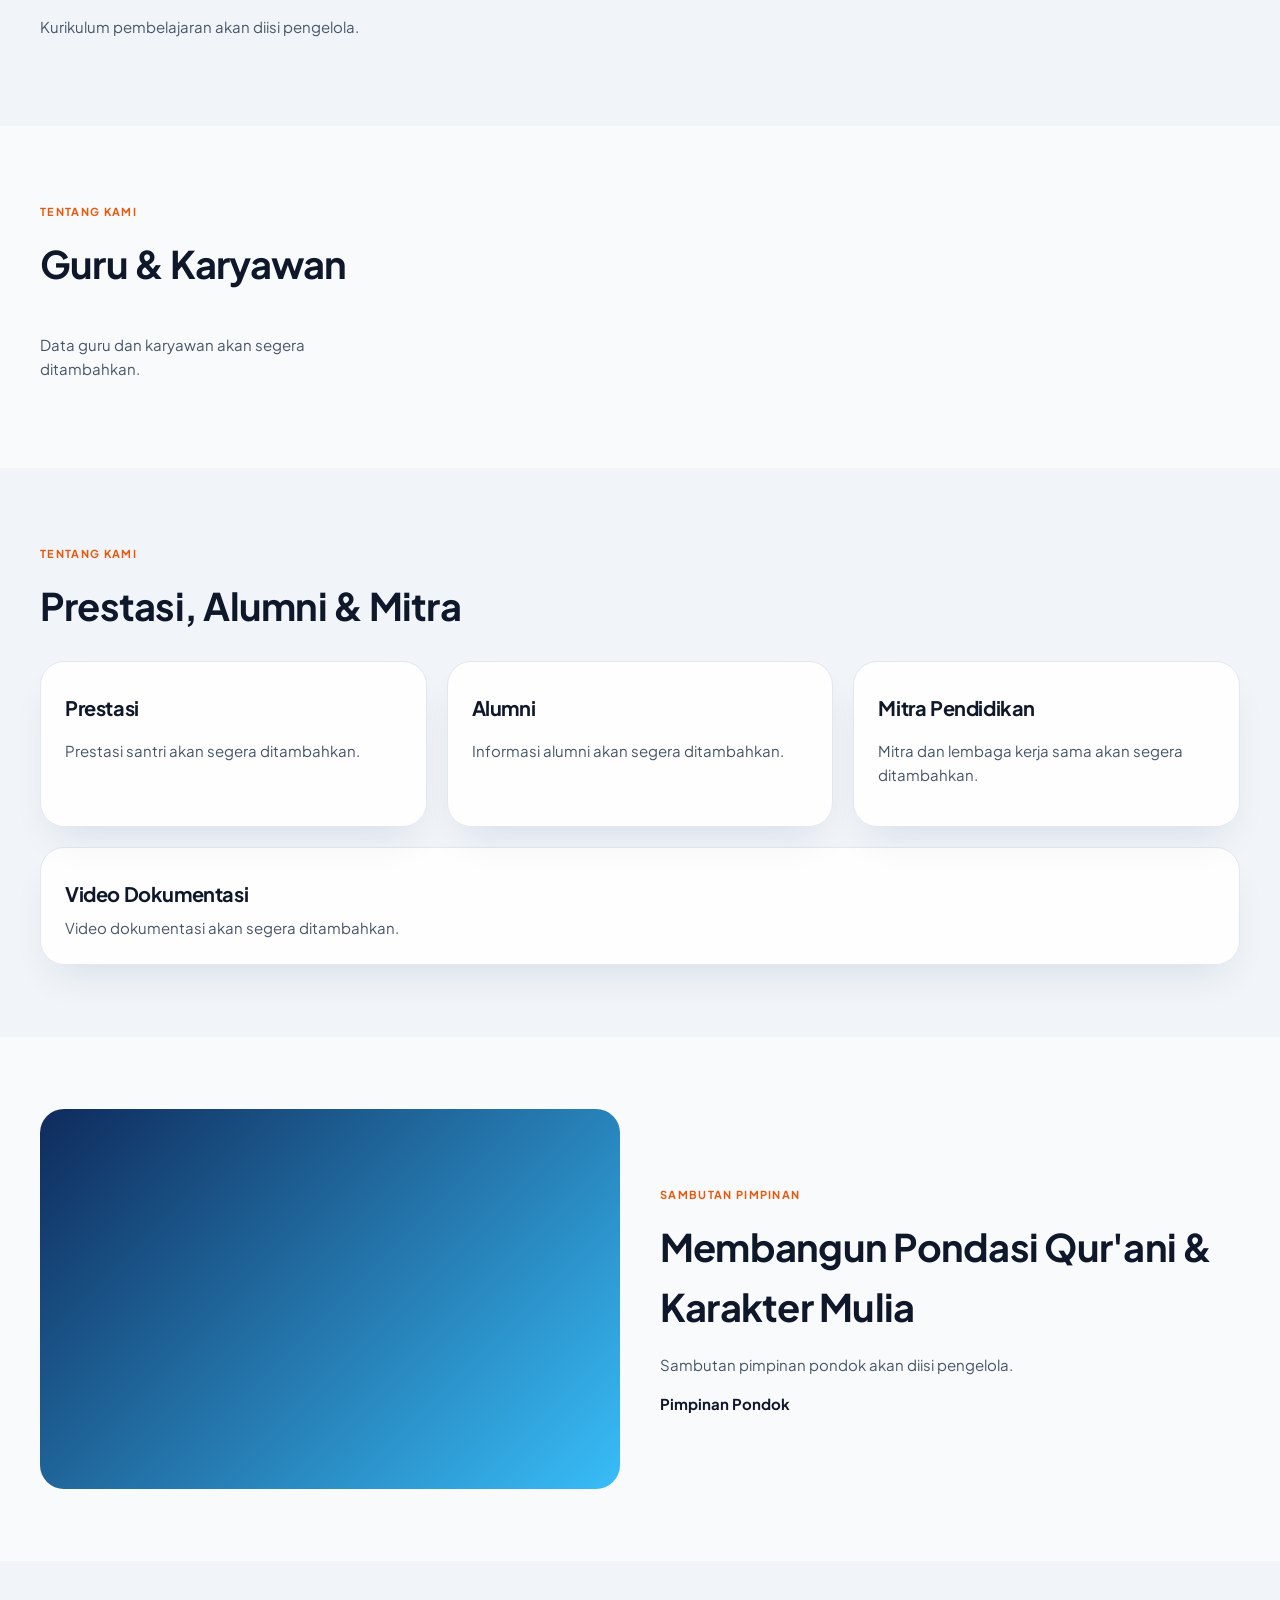
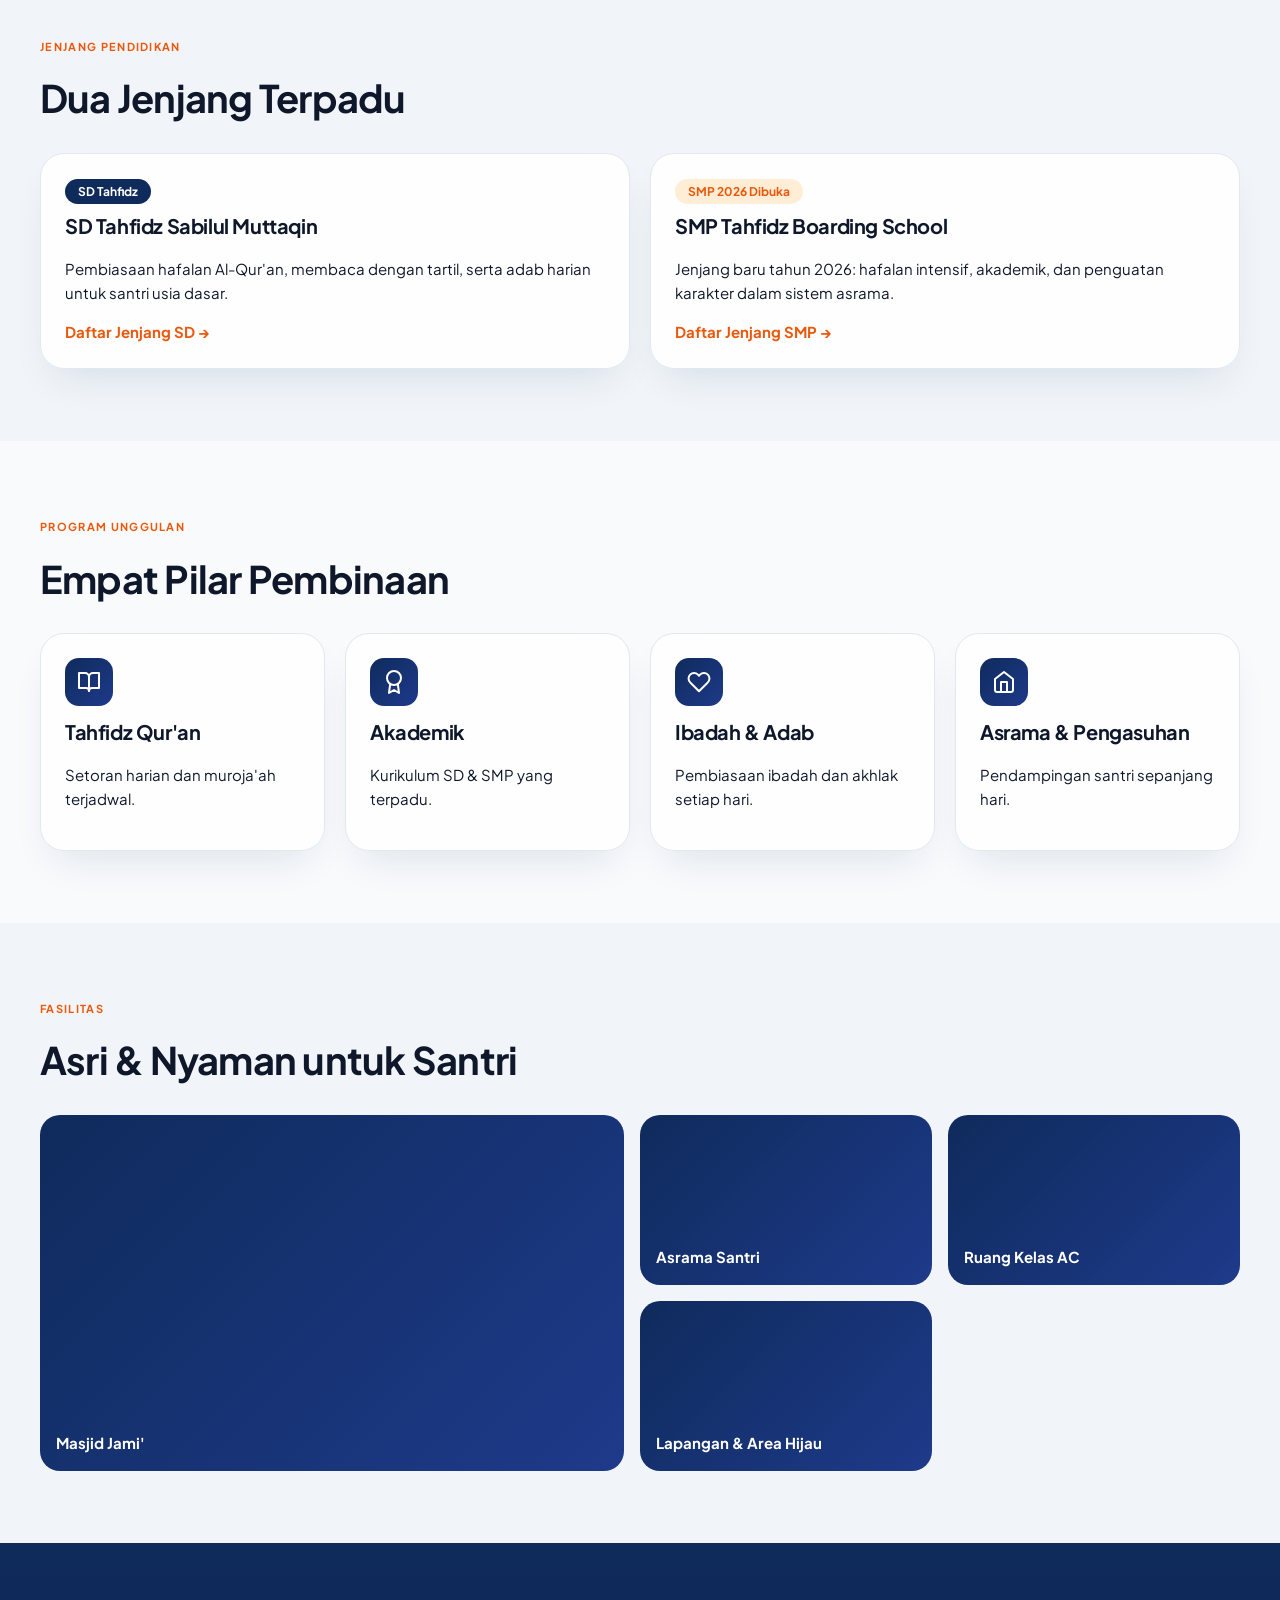
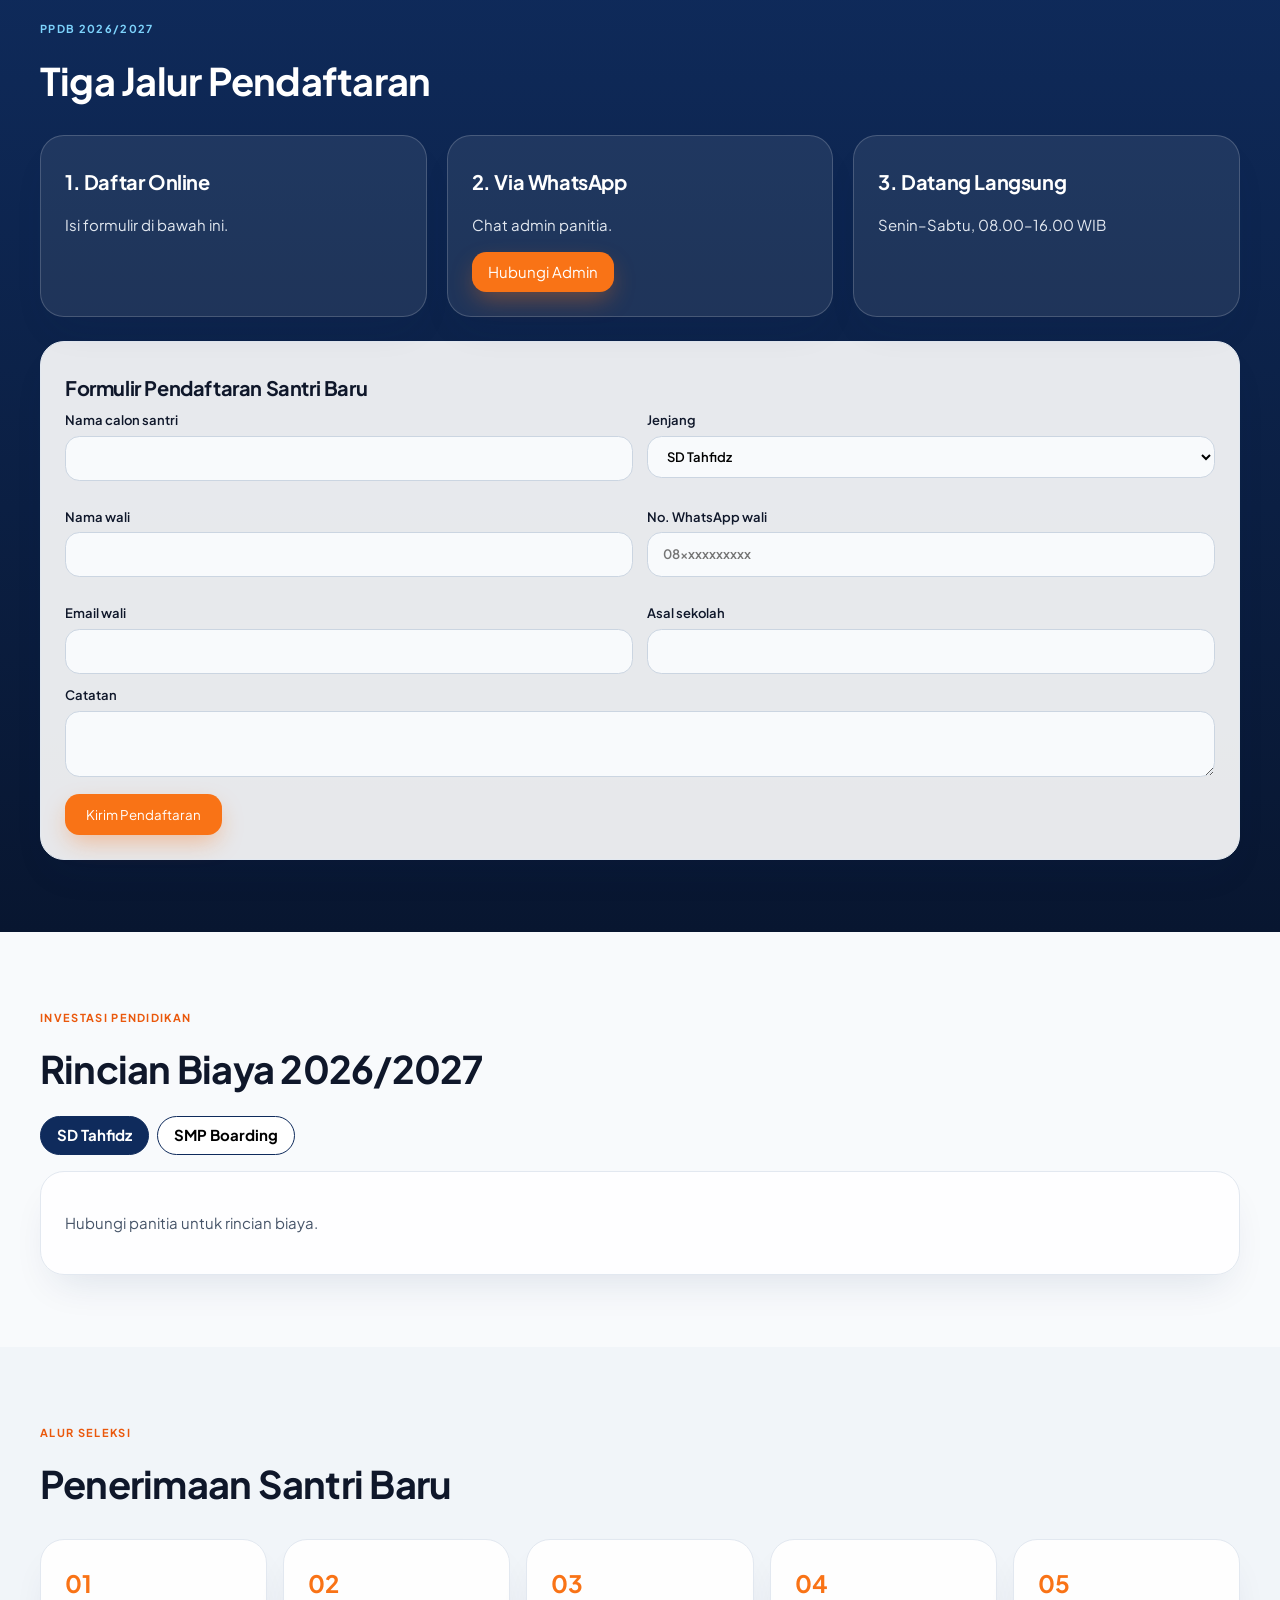
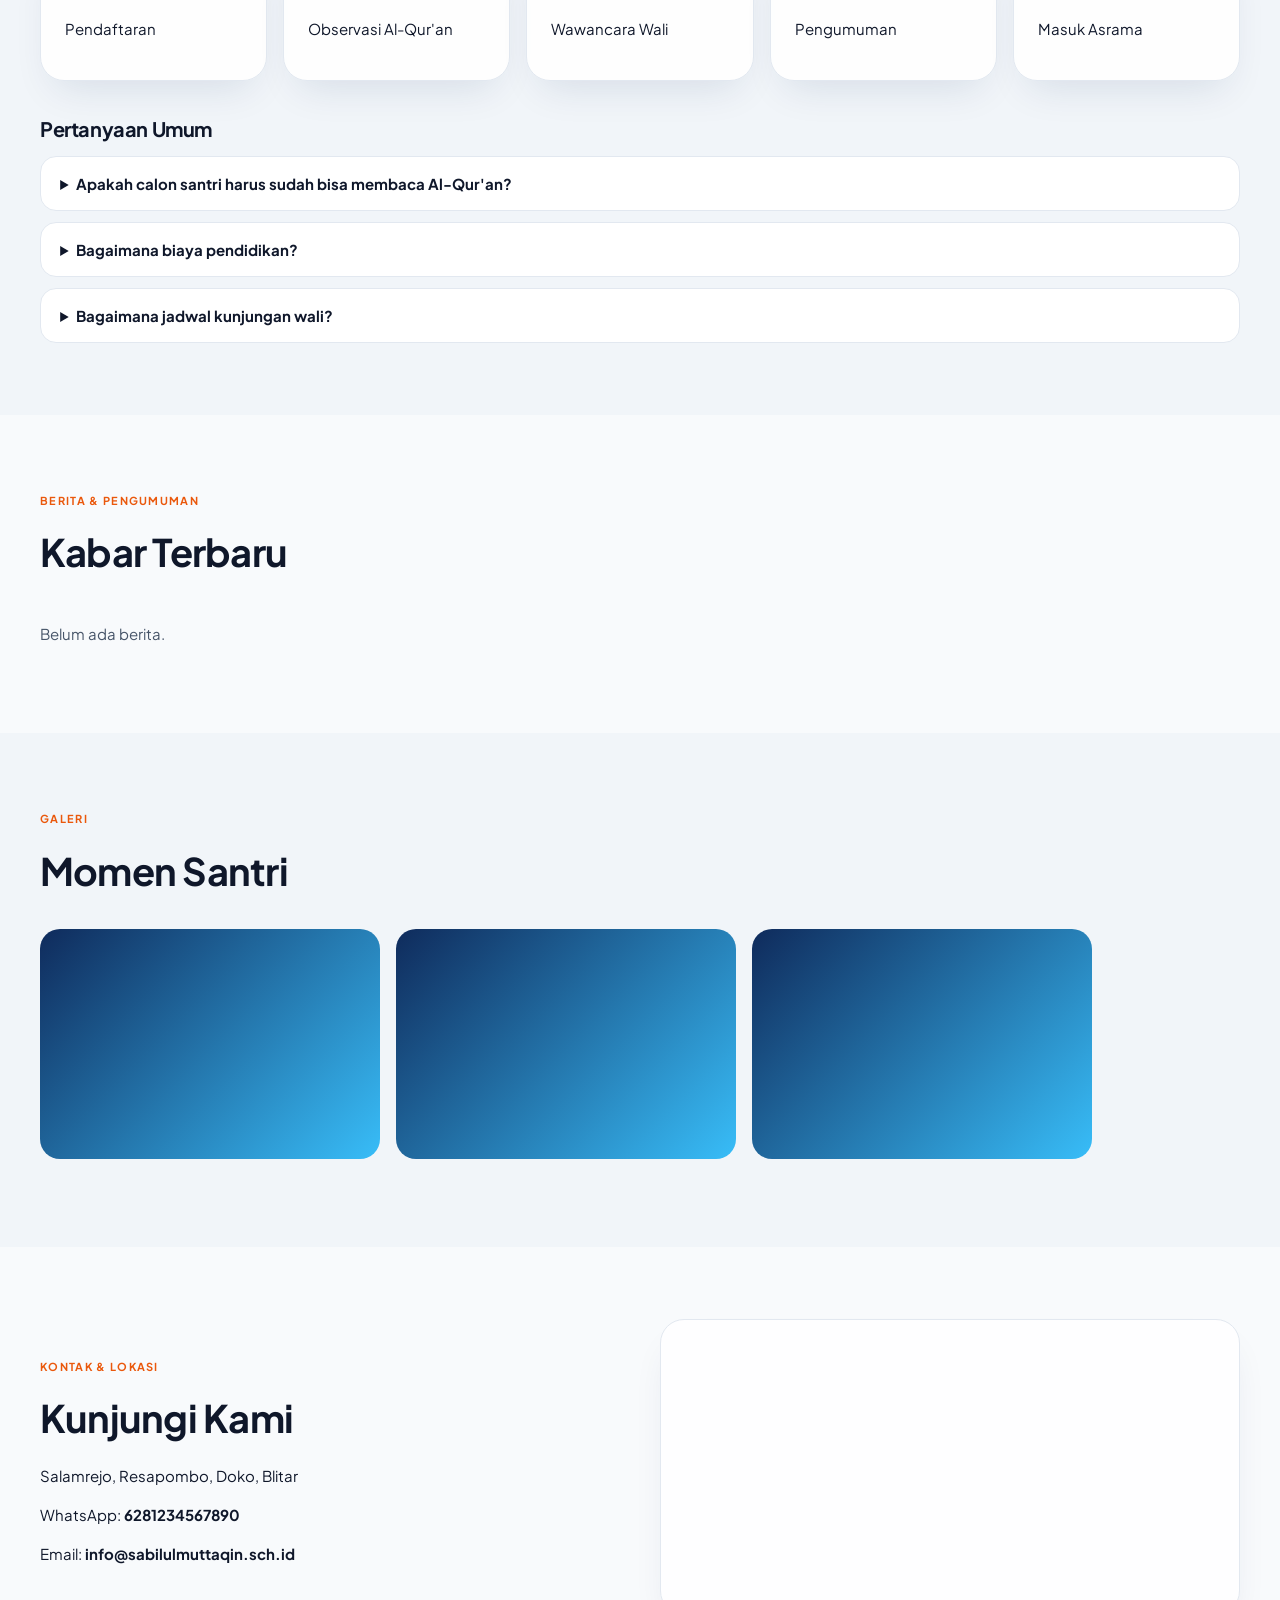
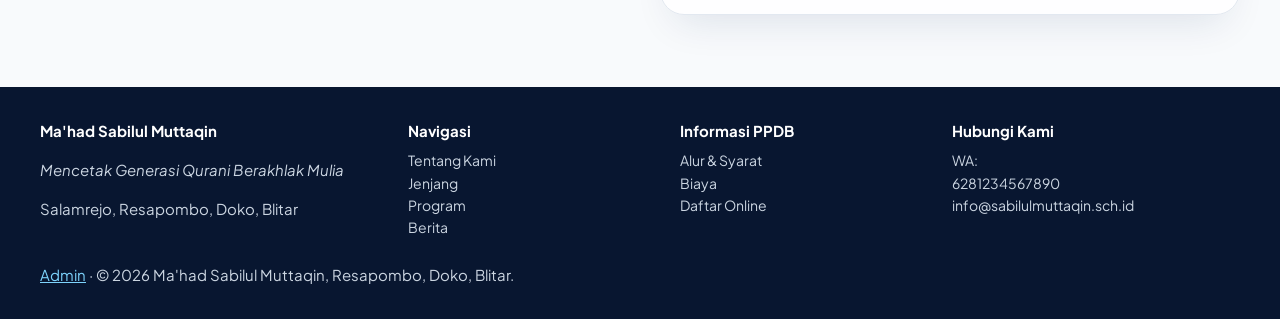
==== commit 78a89943: "Upload pertama" ====
--- a/index.html
+++ b/index.html
@@ -10,8 +10,7 @@
 <header class="nav"><div class="wrap nav-in">
 <a href="#beranda" class="logo"><img src="assets/logo.png" alt="Ma'had Sabilul Muttaqin"></a>
 <button class="burger" aria-label="Menu" onclick="document.body.classList.toggle('open')"><svg class="ic"><use href="#i-menu"/></svg></button>
-<nav id="menu"><a href="#beranda">Beranda</a><a href="#tentang">Tentang</a><a href="#jenjang">Jenjang</a><a href="#program">Program</a><a href="#ppdb">PPDB</a><a href="#berita">Berita</a><a href="#galeri">Galeri</a><a href="#kontak">Kontak</a>
-<a class="btn amber" href="#ppdb">Daftar PPDB</a></nav></div></header>
+<nav id="menu"><a href="#beranda">Beranda</a><div class="dd"><a href="#tentang">Tentang Kami <svg class="ic ch"><use href="#i-chev"/></svg></a><div class="dd-m"><a href="#sejarah">Sejarah</a><a href="#visi-misi">Visi &amp; Misi</a><a href="#kurikulum">Kurikulum Pembelajaran</a><a href="#guru">Guru &amp; Karyawan</a><a href="#prestasi">Prestasi</a><a href="#fasilitas">Fasilitas</a><a href="#alumni">Alumni</a><a href="#mitra">Mitra Pendidikan</a><a href="#video">Video Dokumentasi</a></div></div><div class="dd"><a href="#jenjang">Jenjang Pendidikan <svg class="ic ch"><use href="#i-chev"/></svg></a><div class="dd-m"><a href="#jenjang">SD Tahfidz Sabilul Muttaqin</a><a href="#jenjang">SMP Tahfidz Boarding School</a></div></div><div class="dd"><a href="#program">Program Unggulan <svg class="ic ch"><use href="#i-chev"/></svg></a><div class="dd-m"><a href="#program">Tahfidz Qur'an</a><a href="#program">Akademik</a><a href="#program">Ibadah &amp; Adab</a><a href="#program">Asrama &amp; Pengasuhan</a></div></div><a href="#ppdb">PPDB</a><a href="#berita">Berita</a><a href="#galeri">Galeri</a><a href="#kontak">Kontak</a><a class="btn amber" href="#ppdb">Daftar PPDB</a></nav></div></header>
 
 <section id="beranda" class="hero"><div class="wrap hero-in">
 <div class="rv"><span class="chip">● PPDB 2026/2027 Dibuka · SD &amp; SMP</span>
@@ -23,9 +22,13 @@
 
 <section id="tentang" class="sec"><div class="wrap two"><div class="rv"><span class="eyebrow">Tentang Kami</span><h2>Membangun Pondasi Qur'ani Sejak Dini</h2>
 <p>Ma'had Litahfidzil Qur'an Sabilul Muttaqin berada di Salamrejo, Resapombo, Doko, Blitar. Kami memadukan hafalan Al-Qur'an, pendidikan formal, dan pembiasaan adab dalam lingkungan pondok yang tenang dan nyaman.</p>
-<h3>Sejarah</h3><p class="muted" data-p="SEJARAH">Sejarah singkat pondok akan diisi pengelola.</p><h3>Visi</h3><p class="muted" data-p="VISI">Visi akan diisi pengelola.</p><h3>Misi</h3><p class="muted" data-p="MISI">Misi akan diisi pengelola.</p></div>
+<h3 id="sejarah">Sejarah</h3><p class="muted" data-p="SEJARAH">Sejarah singkat pondok akan diisi pengelola.</p><h3 id="visi-misi">Visi</h3><p class="muted" data-p="VISI">Visi akan diisi pengelola.</p><h3>Misi</h3><p class="muted" data-p="MISI">Misi akan diisi pengelola.</p></div>
 <blockquote class="quote rv"><div class="ar">مَنْ قَرَأَ حَرْفًا مِنْ كِتَابِ اللَّهِ فَلَهُ حَسَنَةٌ</div><p><i>Barangsiapa membaca satu huruf dari Kitabullah, baginya satu kebaikan.</i></p></blockquote></div></section>
 
+<section id="kurikulum" class="sec alt"><div class="wrap"><span class="eyebrow">Tentang Kami</span><h2>Kurikulum Pembelajaran</h2><p class="muted" data-p="KURIKULUM">Kurikulum pembelajaran akan diisi pengelola.</p></div></section>
+<section id="guru" class="sec"><div class="wrap"><span class="eyebrow">Tentang Kami</span><h2>Guru &amp; Karyawan</h2><div id="guru-list" class="grid4"></div></div></section>
+<section class="sec alt"><div class="wrap"><span class="eyebrow">Tentang Kami</span><h2>Prestasi, Alumni &amp; Mitra</h2><div class="grid3"><div id="prestasi" class="card rv"><h3>Prestasi</h3><p class="muted" data-p="PRESTASI">Prestasi santri akan segera ditambahkan.</p></div><div id="alumni" class="card rv"><h3>Alumni</h3><p class="muted" data-p="ALUMNI_INFO">Informasi alumni akan segera ditambahkan.</p></div><div id="mitra" class="card rv"><h3>Mitra Pendidikan</h3><p class="muted" data-p="MITRA">Mitra dan lembaga kerja sama akan segera ditambahkan.</p></div></div>
+<div id="video" class="card rv" style="margin-top:1.25rem"><h3>Video Dokumentasi</h3><div id="vid" class="muted">Video dokumentasi akan segera ditambahkan.</div></div></div></section>
 <section class="sec"><div class="wrap two"><div class="rv"><div class="ph portrait"></div></div><div class="rv"><span class="eyebrow">Sambutan Pimpinan</span><h2>Membangun Pondasi Qur'ani &amp; Karakter Mulia</h2><p class="muted" data-p="SAMBUTAN">Sambutan pimpinan pondok akan diisi pengelola.</p><b data-p="PIMPINAN">Pimpinan Pondok</b></div></div></section>
 <section id="jenjang" class="sec alt"><div class="wrap"><span class="eyebrow">Jenjang Pendidikan</span><h2>Dua Jenjang Terpadu</h2>
 <div class="grid2"><article class="card rv"><span class="pill">SD Tahfidz</span><h3>SD Tahfidz Sabilul Muttaqin</h3><p>Pembiasaan hafalan Al-Qur'an, membaca dengan tartil, serta adab harian untuk santri usia dasar.</p><a href="#ppdb" class="link">Daftar Jenjang SD →</a></article>
@@ -34,7 +37,7 @@
 <section id="program" class="sec"><div class="wrap"><span class="eyebrow">Program Unggulan</span><h2>Empat Pilar Pembinaan</h2>
 <div class="grid4"><div class="card rv"><span class="ico"><svg class="ic"><use href="#i-book"/></svg></span><h3>Tahfidz Qur'an</h3><p>Setoran harian dan muroja'ah terjadwal.</p></div><div class="card rv"><span class="ico"><svg class="ic"><use href="#i-award"/></svg></span><h3>Akademik</h3><p>Kurikulum SD &amp; SMP yang terpadu.</p></div><div class="card rv"><span class="ico"><svg class="ic"><use href="#i-heart"/></svg></span><h3>Ibadah &amp; Adab</h3><p>Pembiasaan ibadah dan akhlak setiap hari.</p></div><div class="card rv"><span class="ico"><svg class="ic"><use href="#i-home"/></svg></span><h3>Asrama &amp; Pengasuhan</h3><p>Pendampingan santri sepanjang hari.</p></div></div></div></section>
 
-<section class="sec alt"><div class="wrap"><span class="eyebrow">Fasilitas</span><h2>Asri &amp; Nyaman untuk Santri</h2><div class="fas"><div class="tile big rv">Masjid Jami'</div><div class="tile rv">Asrama Santri</div><div class="tile rv">Ruang Kelas AC</div><div class="tile rv">Lapangan &amp; Area Hijau</div></div></div></section>
+<section id="fasilitas" class="sec alt"><div class="wrap"><span class="eyebrow">Fasilitas</span><h2>Asri &amp; Nyaman untuk Santri</h2><div class="fas"><div class="tile big rv">Masjid Jami'</div><div class="tile rv">Asrama Santri</div><div class="tile rv">Ruang Kelas AC</div><div class="tile rv">Lapangan &amp; Area Hijau</div></div></div></section>
 <section id="ppdb" class="sec dark"><div class="wrap"><span class="eyebrow light">PPDB 2026/2027</span><h2>Tiga Jalur Pendaftaran</h2>
 <div class="grid3"><div class="card glass rv"><h3>1. Daftar Online</h3><p>Isi formulir di bawah ini.</p></div><div class="card glass rv"><h3>2. Via WhatsApp</h3><p>Chat admin panitia.</p><a class="btn amber sm" data-wa="Assalamu'alaikum, saya ingin mendaftar santri baru." href="#">Hubungi Admin</a></div><div class="card glass rv"><h3>3. Datang Langsung</h3><p data-p="JAM_LAYANAN">Senin–Sabtu, 08.00–16.00 WIB</p></div></div>
 <form id="form" class="form card rv"><h3>Formulir Pendaftaran Santri Baru</h3>
--- a/css/style.css
+++ b/css/style.css
@@ -39,3 +39,7 @@
 @media(max-width:900px){.statbar{grid-template-columns:1fr 1fr}.fas{grid-template-columns:1fr;grid-template-rows:none}.tile{min-height:140px}.fgrid{grid-template-columns:1fr}}
 .pw{position:relative;display:block}.pw input{padding-right:3rem}#eye{position:absolute;right:.5rem;top:50%;transform:translateY(-35%);background:none;border:0;font-size:20px;cursor:pointer}
 .ic{width:1.2em;height:1.2em;stroke:currentColor;fill:none;stroke-width:2;stroke-linecap:round;stroke-linejoin:round;flex:none;vertical-align:-.2em}.ico{width:48px;height:48px;border-radius:14px;display:grid;place-items:center;background:linear-gradient(135deg,#0F2B5C,#1E3A8A);color:#fff;margin-bottom:.6rem}.ico .ic{width:24px;height:24px}
+[id]{scroll-margin-top:90px}.dd{position:relative}.dd>a{display:flex;align-items:center;gap:.3rem}.ch{width:14px;height:14px;transition:.2s}.dd:hover .ch,.dd.open .ch{transform:rotate(180deg)}
+.dd-m{position:absolute;top:calc(100% - 2px);left:0;min-width:250px;background:#fff;border-radius:1rem;box-shadow:0 20px 40px -12px rgba(15,43,92,.35);padding:.5rem;display:none;flex-direction:column;z-index:60}.dd:hover .dd-m,.dd.open .dd-m{display:flex}.dd-m a{color:#0F172A!important;padding:.6rem .9rem;border-radius:.7rem;font-size:14px}.dd-m a:hover{background:#FFEDD5;color:#EA580C!important}
+.tc{text-align:center}.av{width:96px;height:96px;border-radius:50%;object-fit:cover;margin:0 auto .6rem;display:block}.ini{display:grid;place-items:center;font-size:36px;font-weight:800;color:#fff;background:linear-gradient(135deg,#0F2B5C,#38BDF8)}
+@media(max-width:900px){.dd-m{position:static;box-shadow:none;background:rgba(255,255,255,.06);margin:.3rem 0}.dd-m a{color:#dbeafe!important}.dd:hover .dd-m{display:none}.dd.open .dd-m{display:flex}}
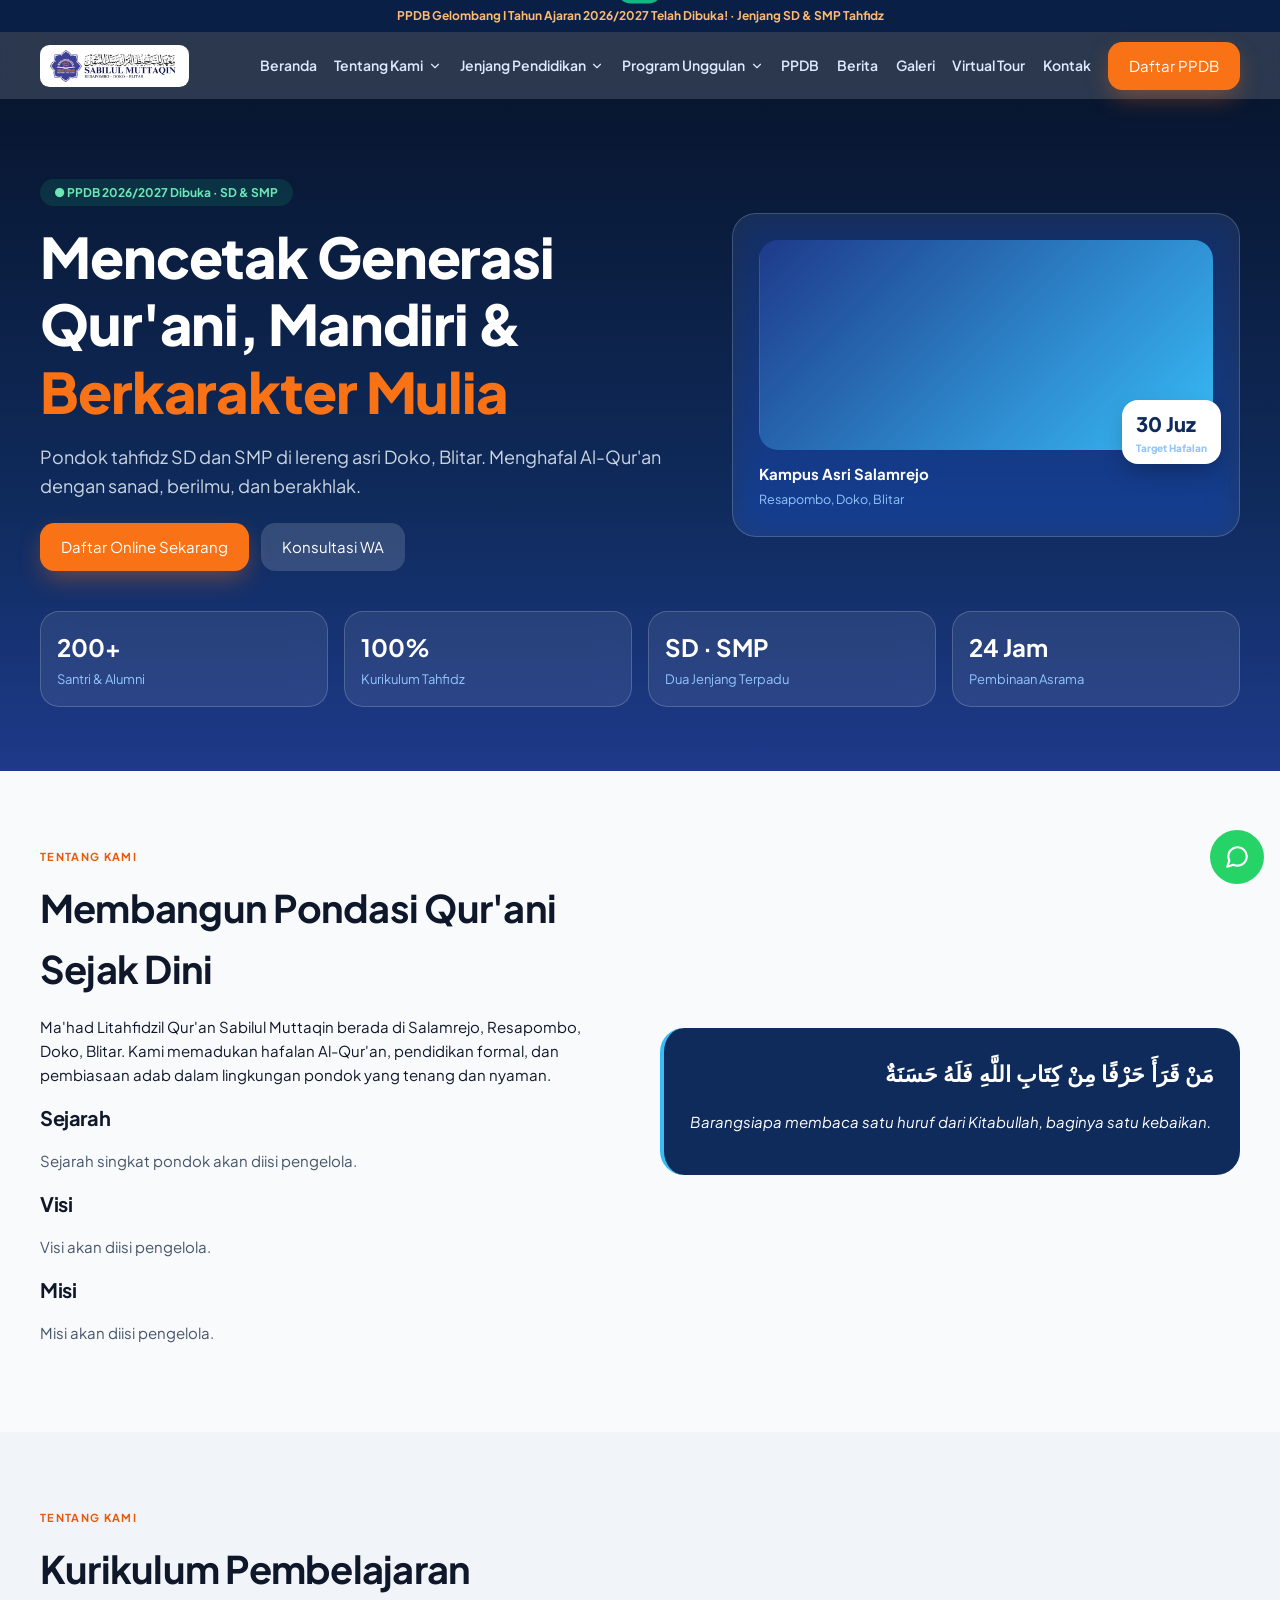
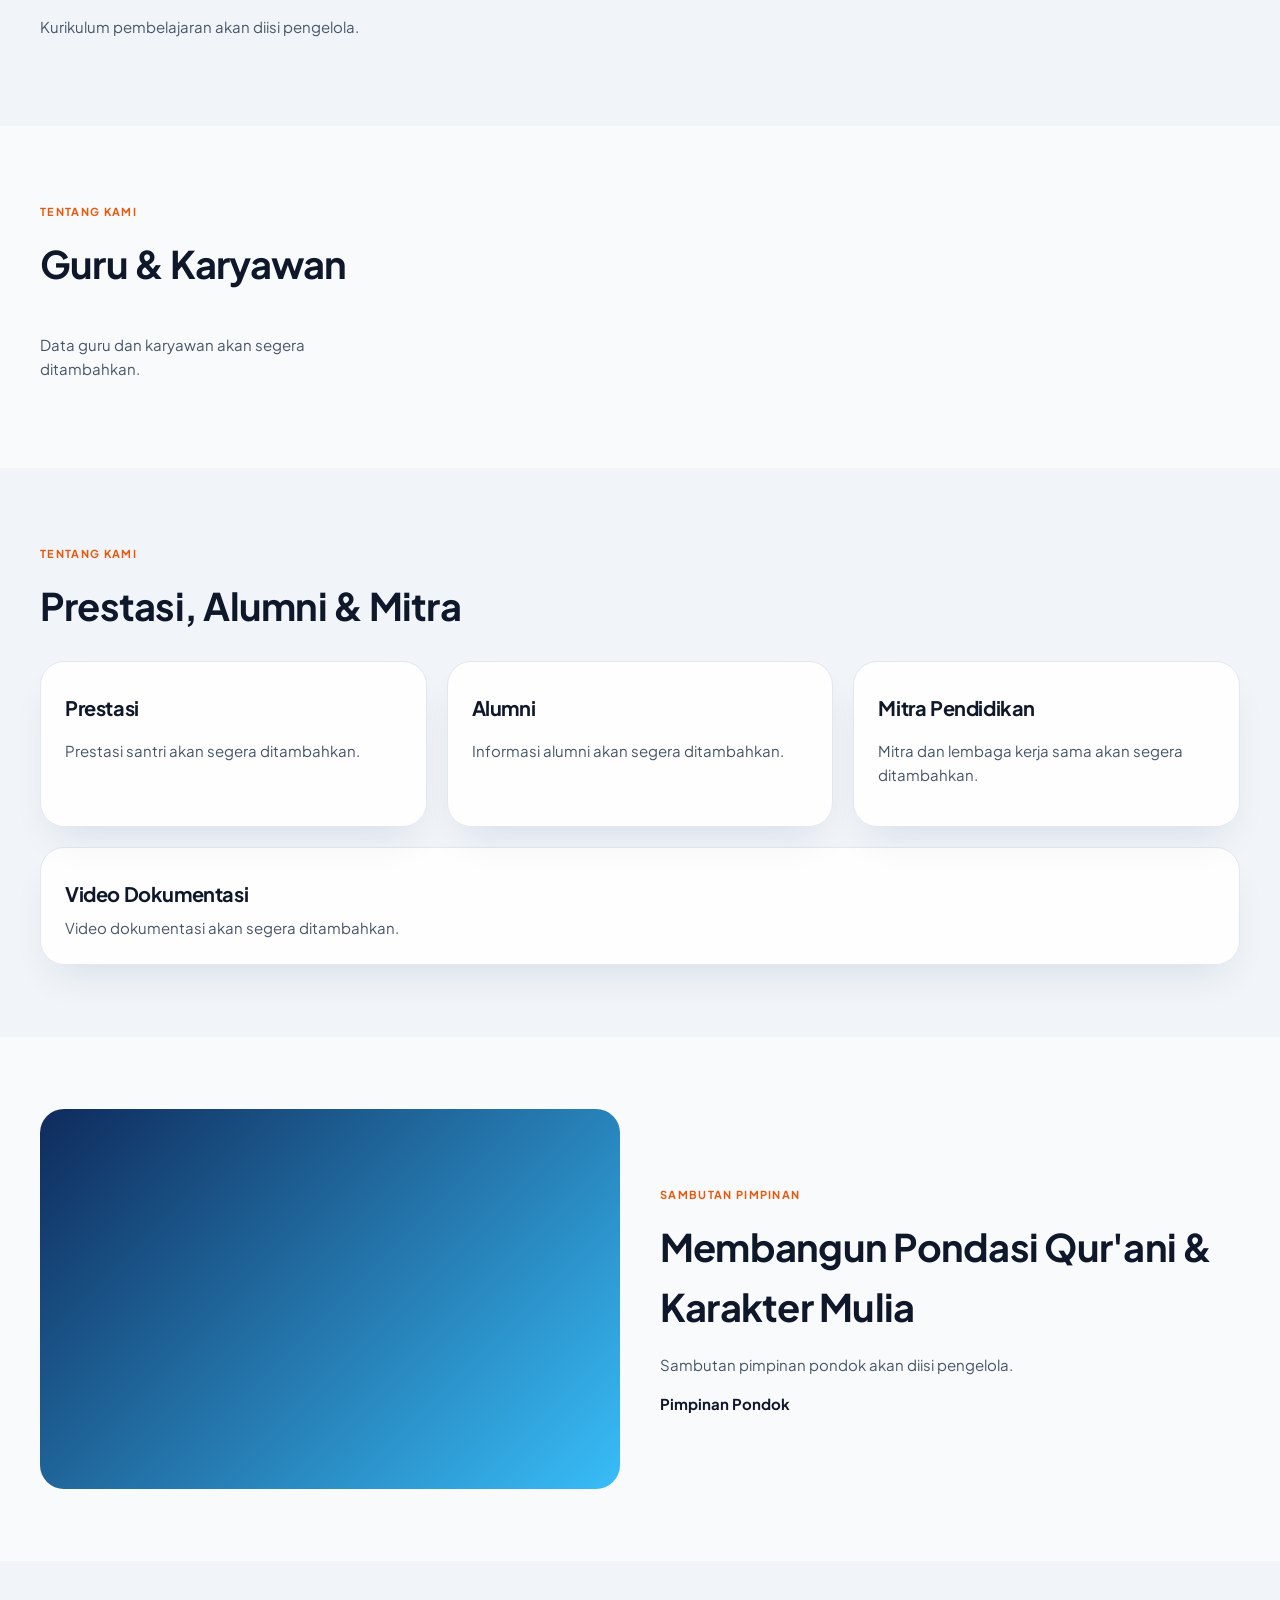
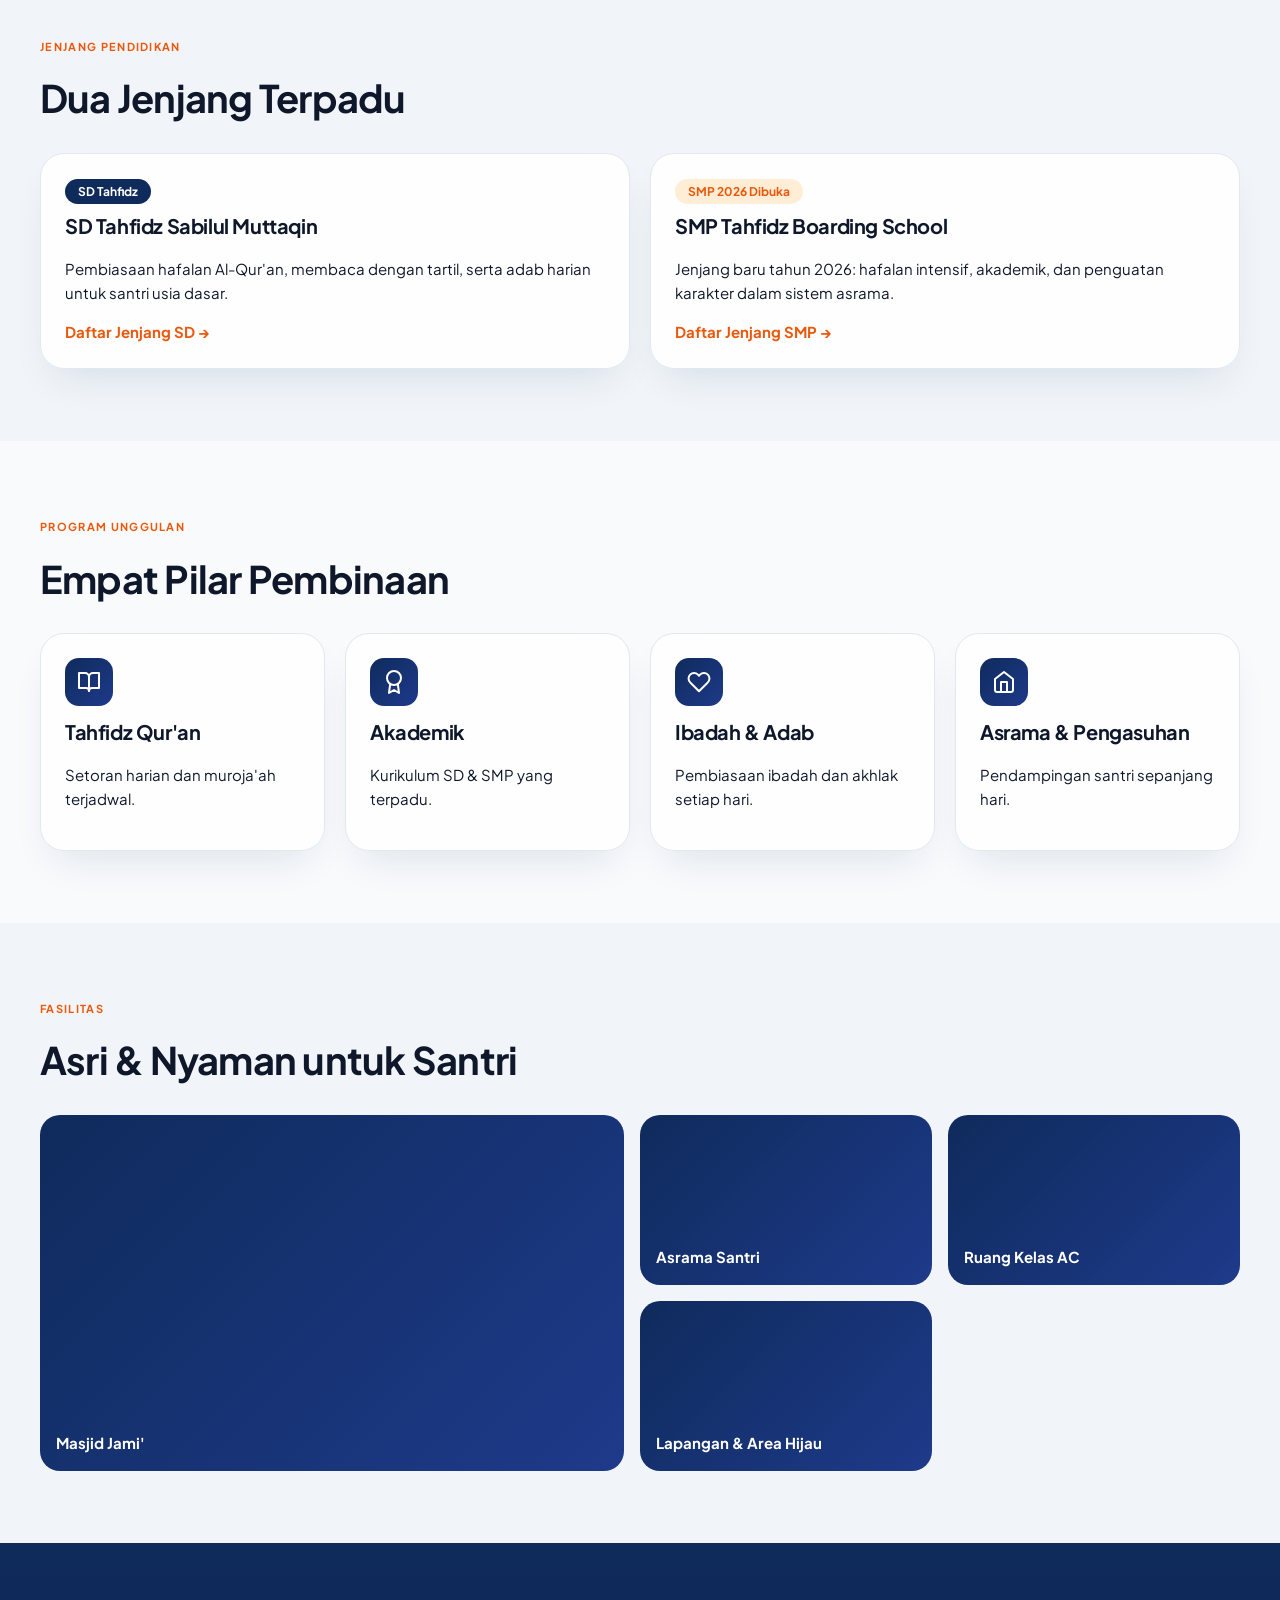
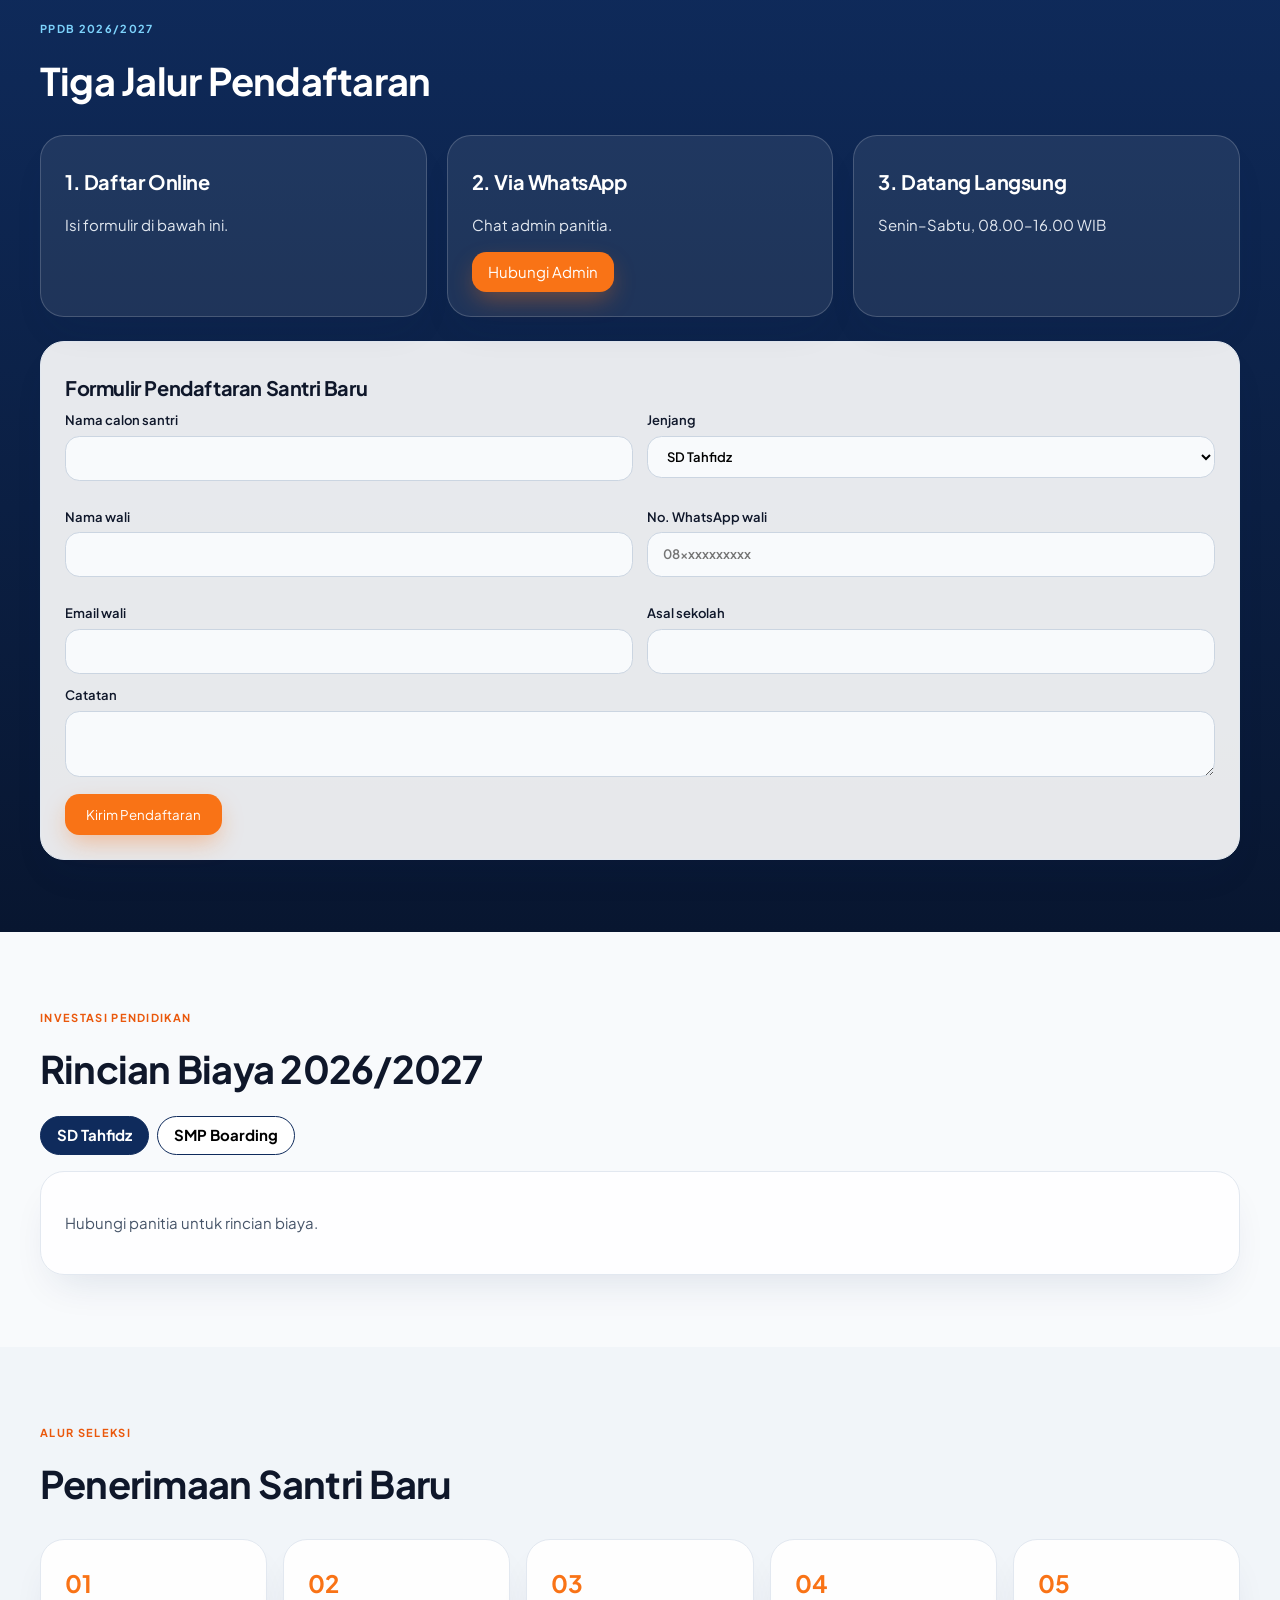
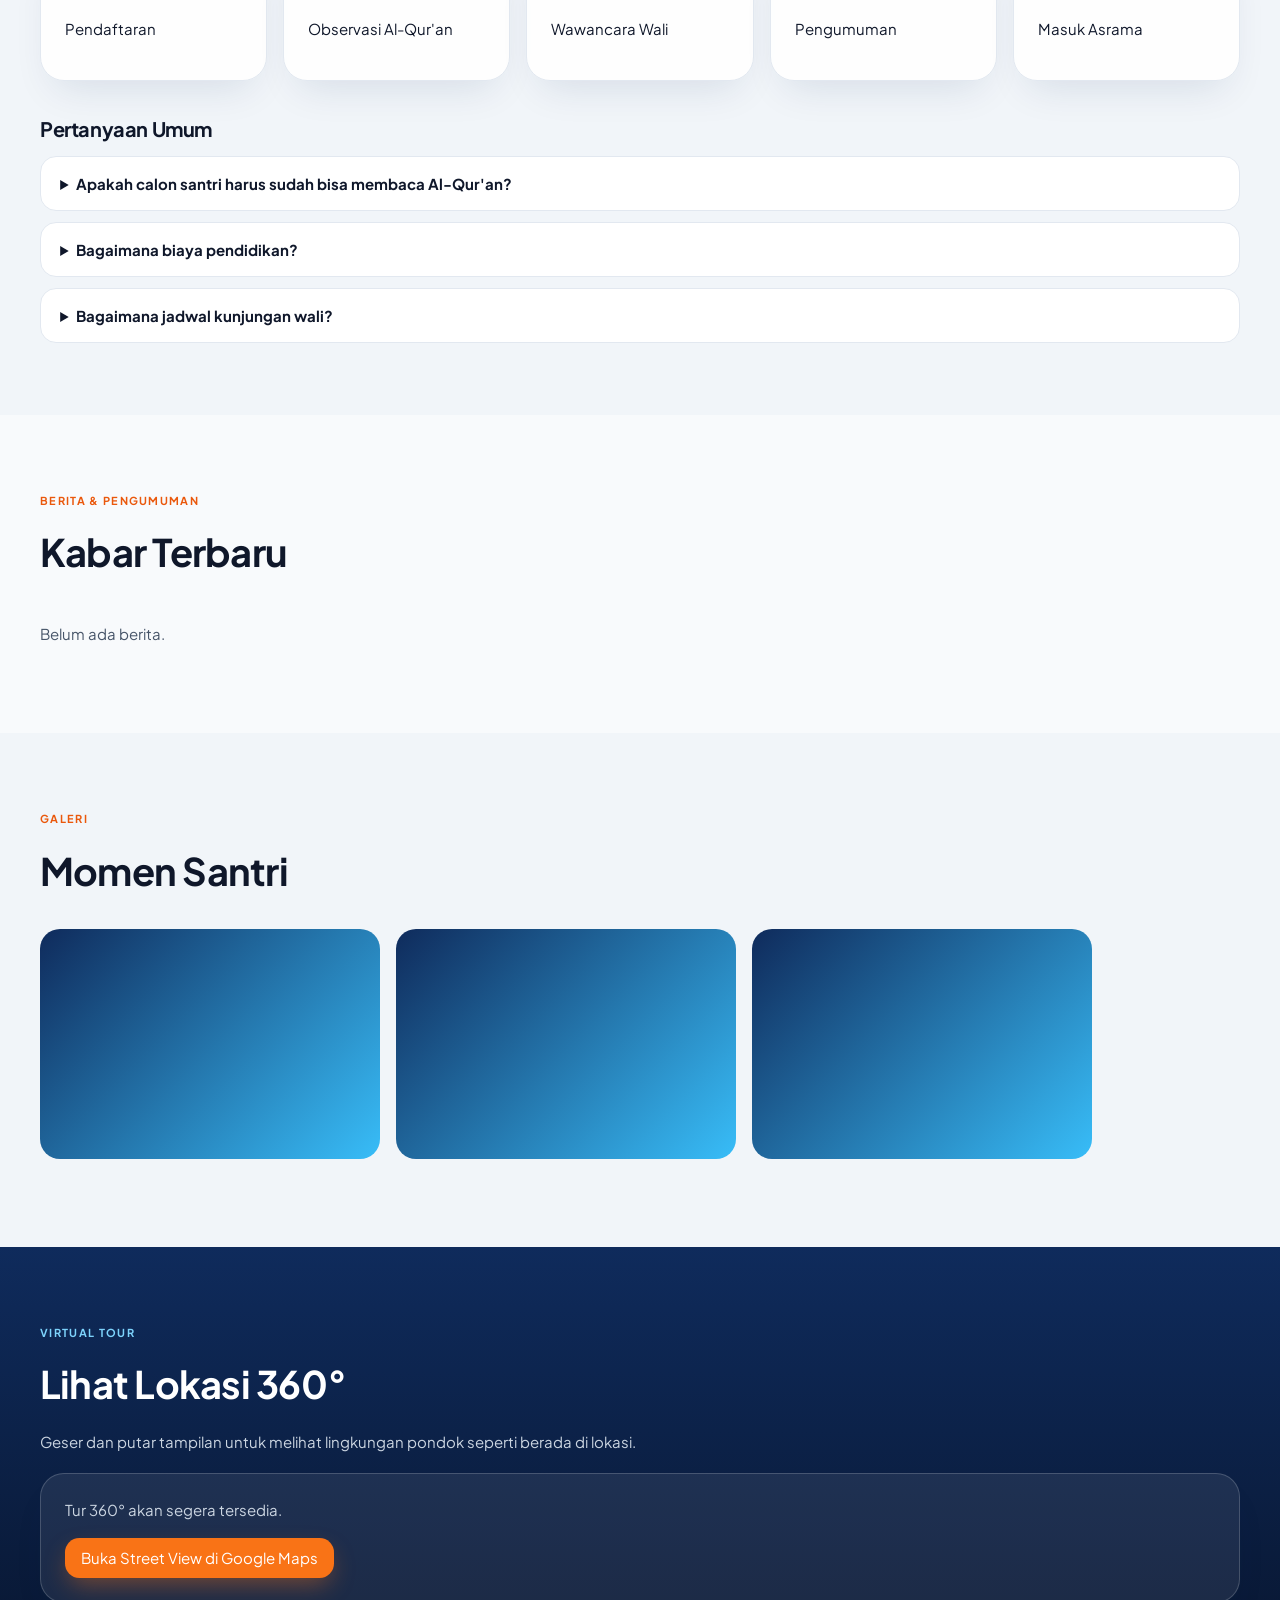
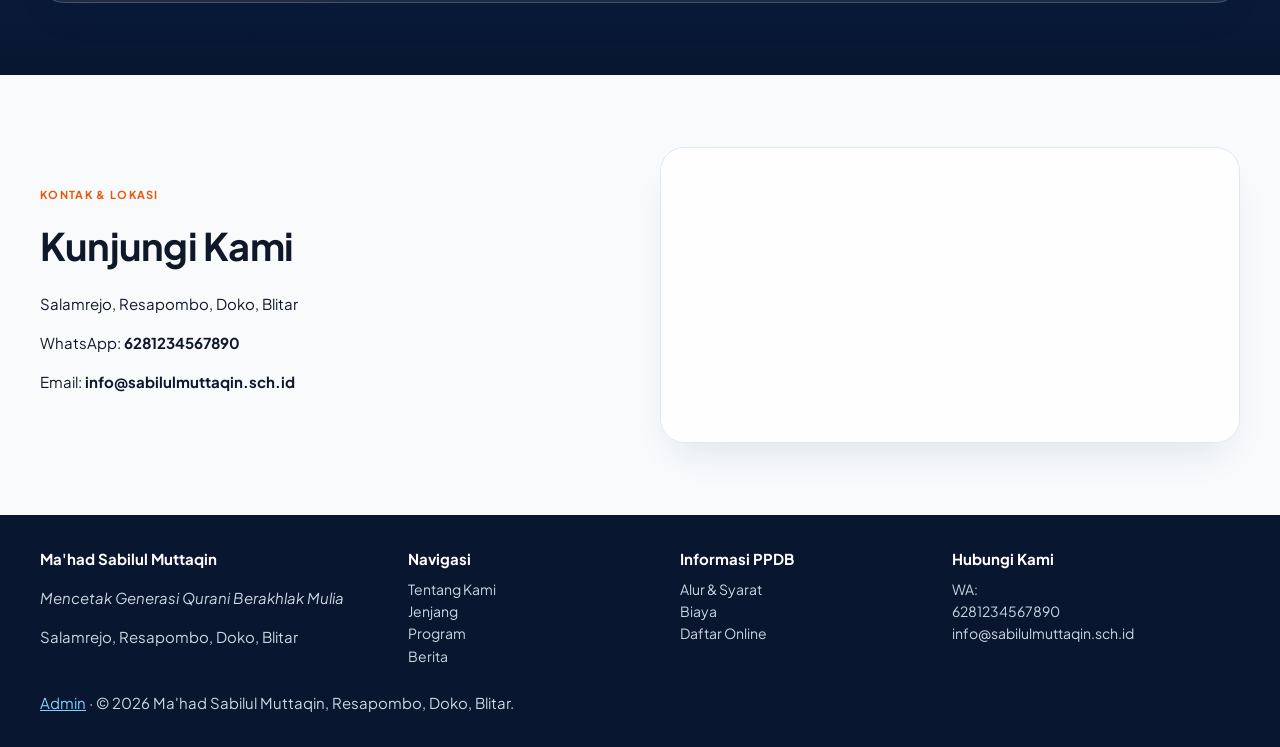
==== commit f79ffddd: "Tombol street view" ====
--- a/index.html
+++ b/index.html
@@ -10,7 +10,7 @@
 <header class="nav"><div class="wrap nav-in">
 <a href="#beranda" class="logo"><img src="assets/logo.png" alt="Ma'had Sabilul Muttaqin"></a>
 <button class="burger" aria-label="Menu" onclick="document.body.classList.toggle('open')"><svg class="ic"><use href="#i-menu"/></svg></button>
-<nav id="menu"><a href="#beranda">Beranda</a><div class="dd"><a href="#tentang">Tentang Kami <svg class="ic ch"><use href="#i-chev"/></svg></a><div class="dd-m"><a href="#sejarah">Sejarah</a><a href="#visi-misi">Visi &amp; Misi</a><a href="#kurikulum">Kurikulum Pembelajaran</a><a href="#guru">Guru &amp; Karyawan</a><a href="#prestasi">Prestasi</a><a href="#fasilitas">Fasilitas</a><a href="#alumni">Alumni</a><a href="#mitra">Mitra Pendidikan</a><a href="#video">Video Dokumentasi</a></div></div><div class="dd"><a href="#jenjang">Jenjang Pendidikan <svg class="ic ch"><use href="#i-chev"/></svg></a><div class="dd-m"><a href="#jenjang">SD Tahfidz Sabilul Muttaqin</a><a href="#jenjang">SMP Tahfidz Boarding School</a></div></div><div class="dd"><a href="#program">Program Unggulan <svg class="ic ch"><use href="#i-chev"/></svg></a><div class="dd-m"><a href="#program">Tahfidz Qur'an</a><a href="#program">Akademik</a><a href="#program">Ibadah &amp; Adab</a><a href="#program">Asrama &amp; Pengasuhan</a></div></div><a href="#ppdb">PPDB</a><a href="#berita">Berita</a><a href="#galeri">Galeri</a><a href="#kontak">Kontak</a><a class="btn amber" href="#ppdb">Daftar PPDB</a></nav></div></header>
+<nav id="menu"><a href="#beranda">Beranda</a><div class="dd"><a href="#tentang">Tentang Kami <svg class="ic ch"><use href="#i-chev"/></svg></a><div class="dd-m"><a href="#sejarah">Sejarah</a><a href="#visi-misi">Visi &amp; Misi</a><a href="#kurikulum">Kurikulum Pembelajaran</a><a href="#guru">Guru &amp; Karyawan</a><a href="#prestasi">Prestasi</a><a href="#fasilitas">Fasilitas</a><a href="#alumni">Alumni</a><a href="#mitra">Mitra Pendidikan</a><a href="#video">Video Dokumentasi</a></div></div><div class="dd"><a href="#jenjang">Jenjang Pendidikan <svg class="ic ch"><use href="#i-chev"/></svg></a><div class="dd-m"><a href="#jenjang">SD Tahfidz Sabilul Muttaqin</a><a href="#jenjang">SMP Tahfidz Boarding School</a></div></div><div class="dd"><a href="#program">Program Unggulan <svg class="ic ch"><use href="#i-chev"/></svg></a><div class="dd-m"><a href="#program">Tahfidz Qur'an</a><a href="#program">Akademik</a><a href="#program">Ibadah &amp; Adab</a><a href="#program">Asrama &amp; Pengasuhan</a></div></div><a href="#ppdb">PPDB</a><a href="#berita">Berita</a><a href="#galeri">Galeri</a><a href="#tur360">Virtual Tour</a><a href="#kontak">Kontak</a><a class="btn amber" href="#ppdb">Daftar PPDB</a></nav></div></header>
 
 <section id="beranda" class="hero"><div class="wrap hero-in">
 <div class="rv"><span class="chip">● PPDB 2026/2027 Dibuka · SD &amp; SMP</span>
@@ -55,6 +55,8 @@
 <section id="berita" class="sec"><div class="wrap"><span class="eyebrow">Berita &amp; Pengumuman</span><h2>Kabar Terbaru</h2><div id="berita-list" class="grid3"></div></div></section>
 <section id="galeri" class="sec alt"><div class="wrap"><span class="eyebrow">Galeri</span><h2>Momen Santri</h2><div id="galeri-list" class="slider"></div></div></section>
 
+<section id="tur360" class="sec dark"><div class="wrap"><span class="eyebrow light">Virtual Tour</span><h2>Lihat Lokasi 360°</h2><p style="color:#cbd5e1">Geser dan putar tampilan untuk melihat lingkungan pondok seperti berada di lokasi.</p>
+<div class="card glass rv" style="margin-top:1.2rem"><div id="sv"></div><div id="pano" hidden style="height:440px;border-radius:1rem;margin-top:1rem"></div><p id="tur-empty" style="color:#cbd5e1;margin:0">Tur 360° akan segera tersedia.</p><p style="margin:1rem 0 0"><a class="btn amber sm" id="svlink" target="_blank" rel="noopener">Buka Street View di Google Maps</a></p></div></div></section>
 <section id="kontak" class="sec"><div class="wrap two"><div class="rv"><span class="eyebrow">Kontak &amp; Lokasi</span><h2>Kunjungi Kami</h2>
 <p data-p="ALAMAT">Salamrejo, Resapombo, Doko, Blitar</p><p>WhatsApp: <b data-p="WA_ADMIN">—</b></p><p>Email: <b data-p="EMAIL">—</b></p>
 <div class="soc" id="soc"></div></div><div class="card rv"><iframe id="peta" title="Peta" loading="lazy" style="width:100%;height:240px;border:0;border-radius:1rem"></iframe></div></div></section>
--- a/css/style.css
+++ b/css/style.css
@@ -43,3 +43,5 @@
 .dd-m{position:absolute;top:calc(100% - 2px);left:0;min-width:250px;background:#fff;border-radius:1rem;box-shadow:0 20px 40px -12px rgba(15,43,92,.35);padding:.5rem;display:none;flex-direction:column;z-index:60}.dd:hover .dd-m,.dd.open .dd-m{display:flex}.dd-m a{color:#0F172A!important;padding:.6rem .9rem;border-radius:.7rem;font-size:14px}.dd-m a:hover{background:#FFEDD5;color:#EA580C!important}
 .tc{text-align:center}.av{width:96px;height:96px;border-radius:50%;object-fit:cover;margin:0 auto .6rem;display:block}.ini{display:grid;place-items:center;font-size:36px;font-weight:800;color:#fff;background:linear-gradient(135deg,#0F2B5C,#38BDF8)}
 @media(max-width:900px){.dd-m{position:static;box-shadow:none;background:rgba(255,255,255,.06);margin:.3rem 0}.dd-m a{color:#dbeafe!important}.dd:hover .dd-m{display:none}.dd.open .dd-m{display:flex}}
+.glasscard b{color:#fff}.glasscard small{color:#93c5fd}
+[hidden]{display:none!important}
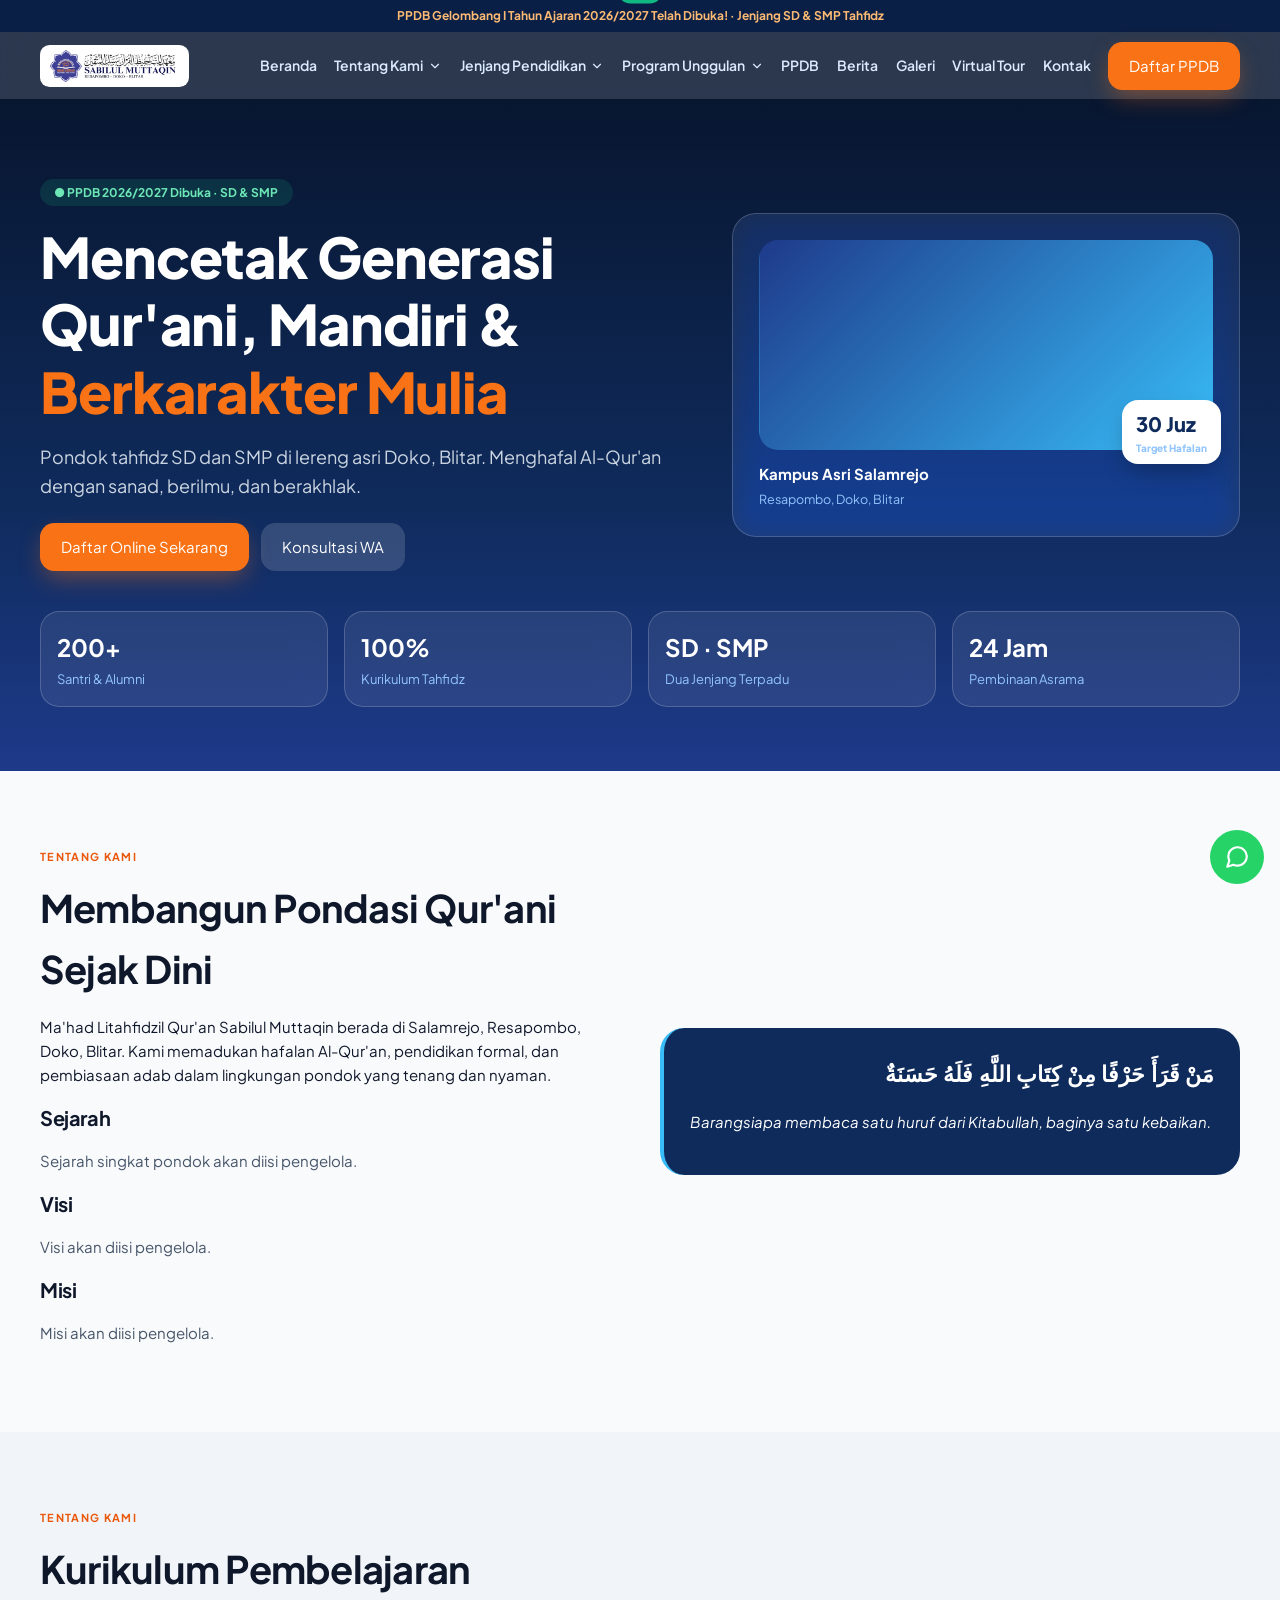
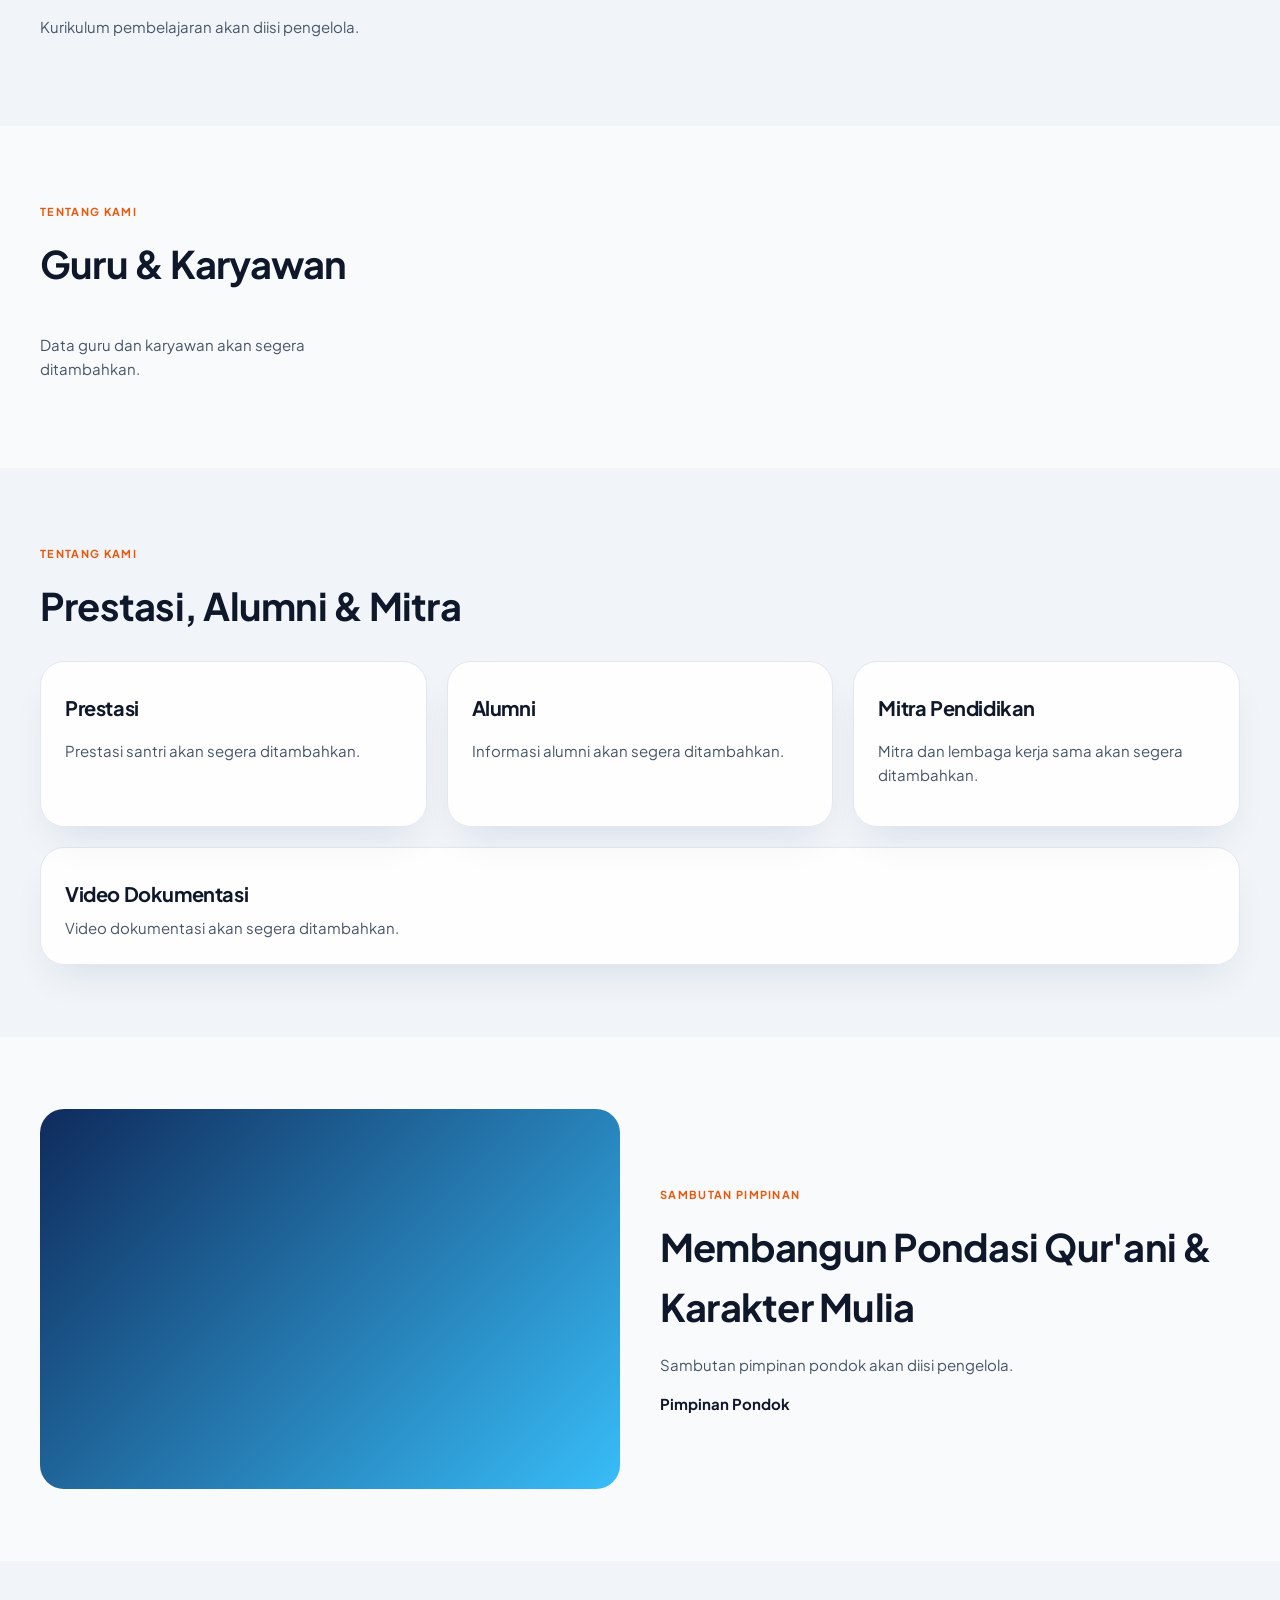
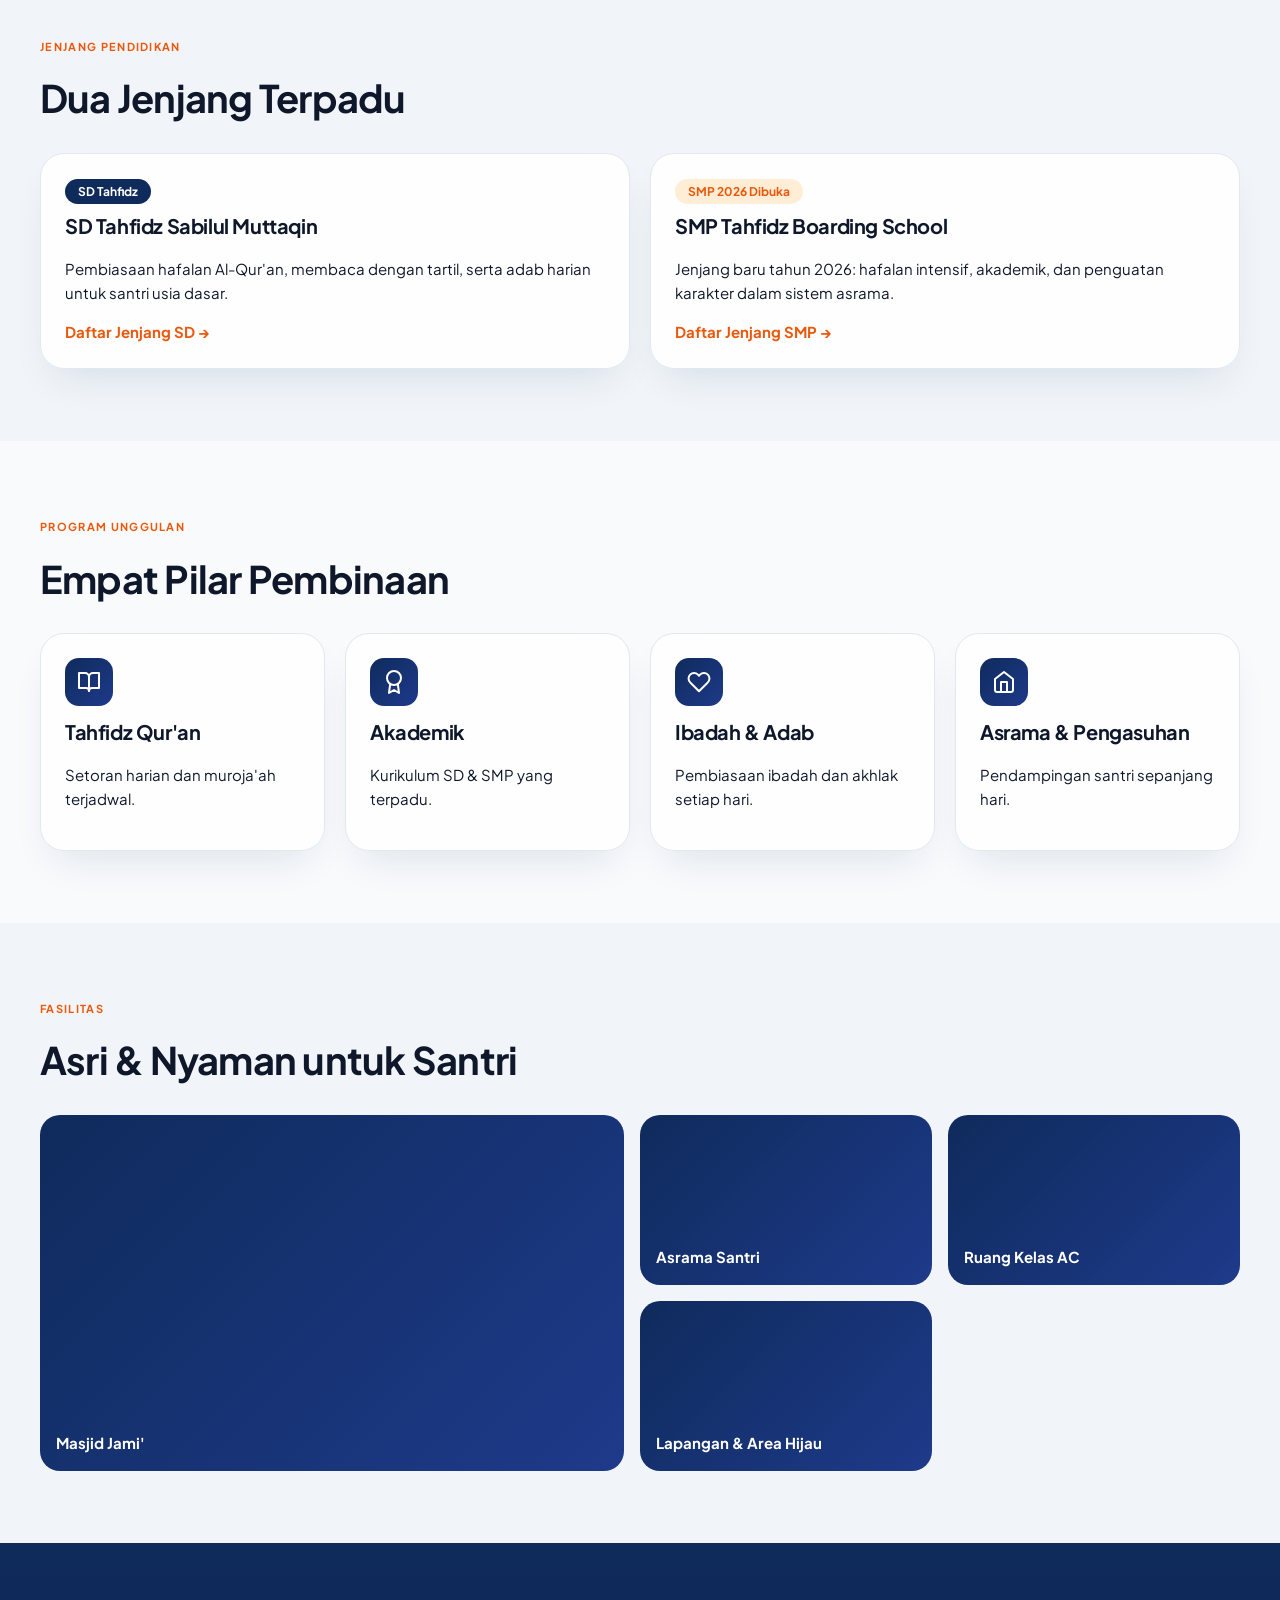
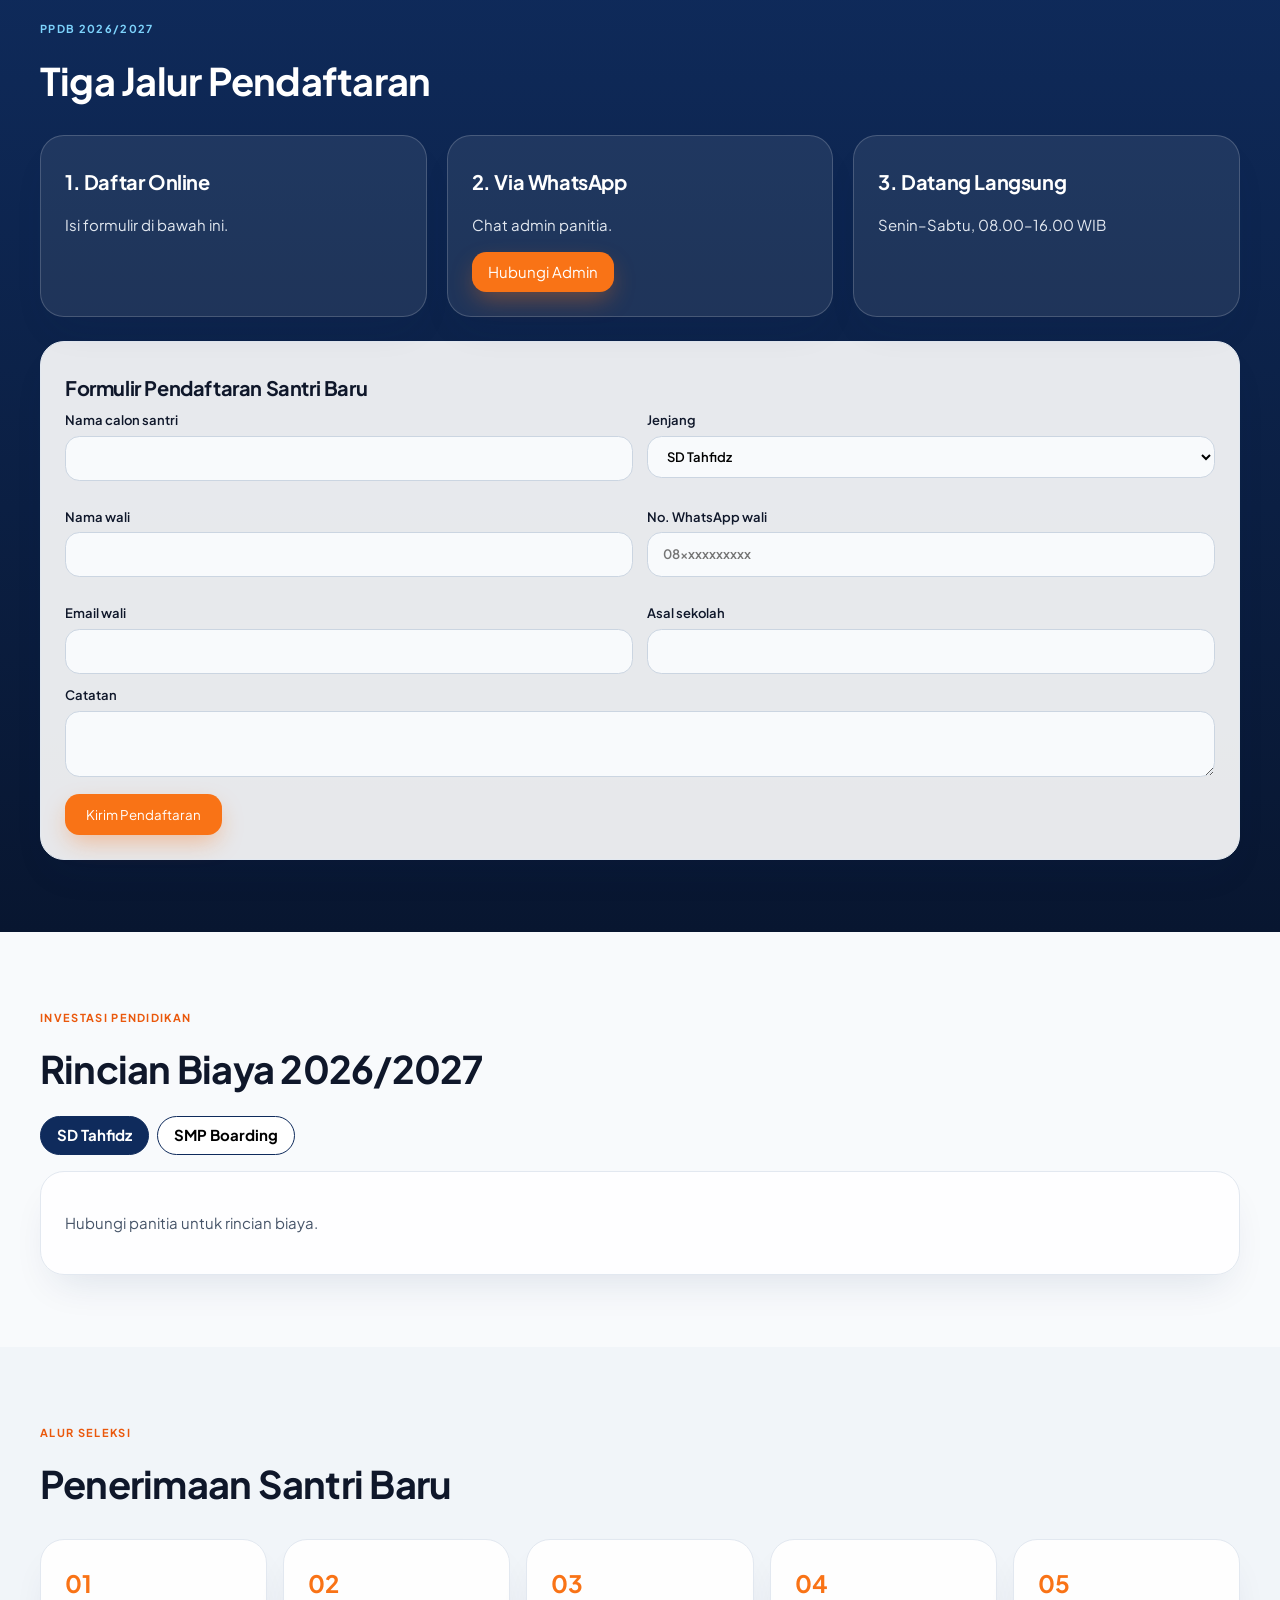
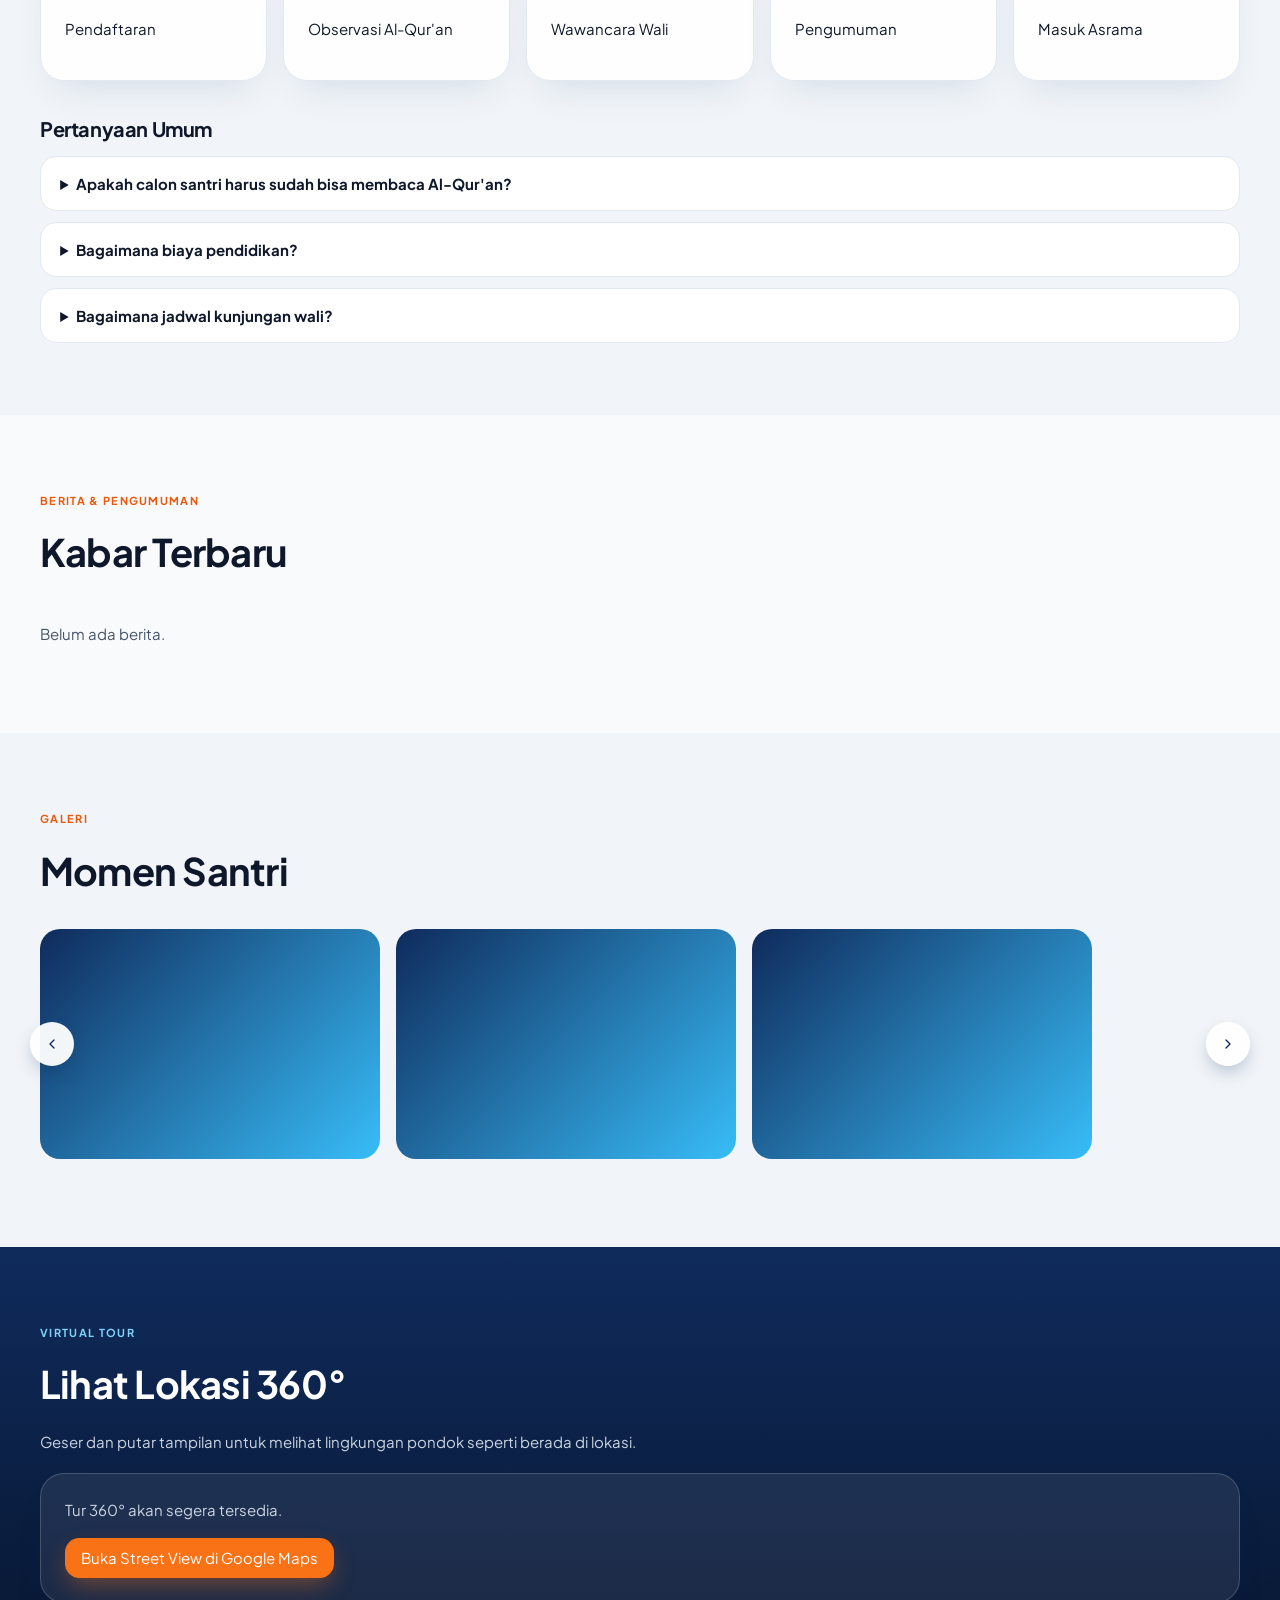
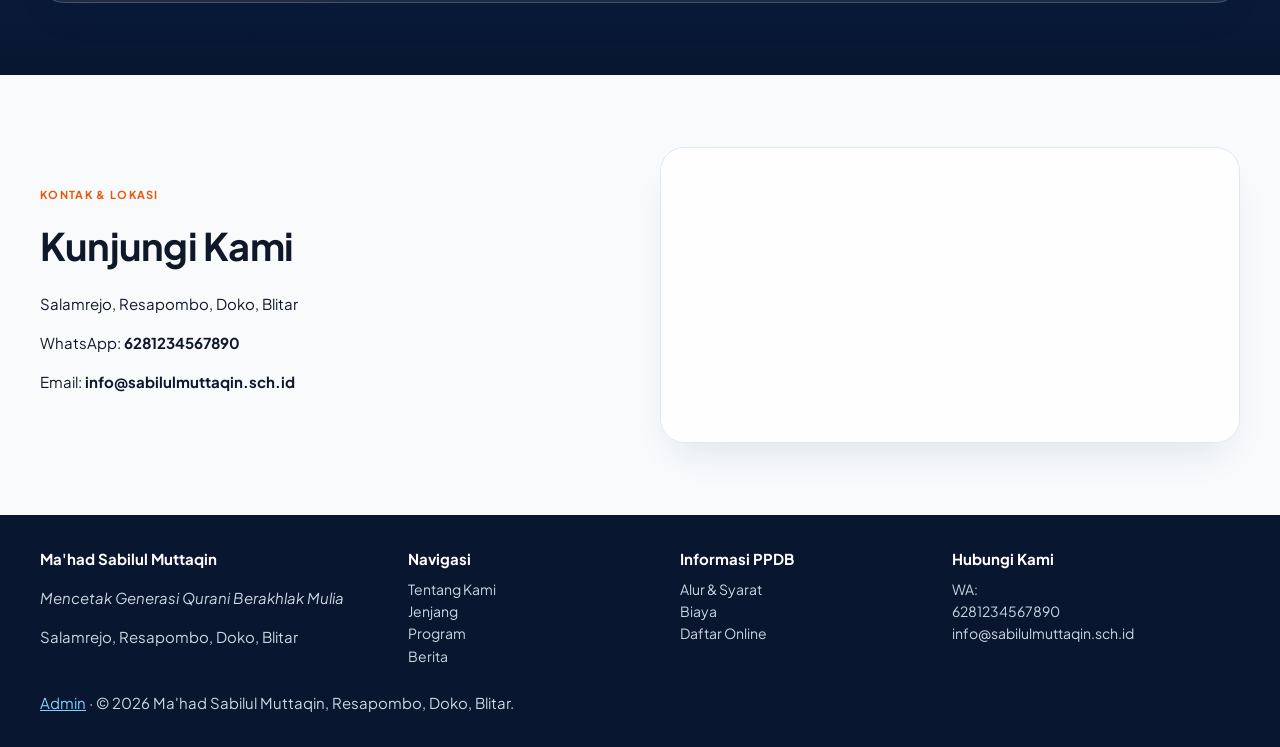
==== commit 527de11e: "Galeri bergerak dan popup" ====
--- a/index.html
+++ b/index.html
@@ -53,7 +53,7 @@
 <div class="grid5"><div class="card rv"><b>01</b><p>Pendaftaran</p></div><div class="card rv"><b>02</b><p>Observasi Al-Qur'an</p></div><div class="card rv"><b>03</b><p>Wawancara Wali</p></div><div class="card rv"><b>04</b><p>Pengumuman</p></div><div class="card rv"><b>05</b><p>Masuk Asrama</p></div></div>
 <h3 style="margin-top:2rem">Pertanyaan Umum</h3><div class="faq"><details><summary>Apakah calon santri harus sudah bisa membaca Al-Qur'an?</summary><p>Tersedia program Iqro untuk pemula. Hubungi panitia untuk penempatan.</p></details><details><summary>Bagaimana biaya pendidikan?</summary><p data-p="INFO_BIAYA">Rincian biaya diberikan oleh panitia pendaftaran.</p></details><details><summary>Bagaimana jadwal kunjungan wali?</summary><p>Jadwal kunjungan diinformasikan oleh panitia dan pengasuh.</p></details></div></div></section>
 <section id="berita" class="sec"><div class="wrap"><span class="eyebrow">Berita &amp; Pengumuman</span><h2>Kabar Terbaru</h2><div id="berita-list" class="grid3"></div></div></section>
-<section id="galeri" class="sec alt"><div class="wrap"><span class="eyebrow">Galeri</span><h2>Momen Santri</h2><div id="galeri-list" class="slider"></div></div></section>
+<section id="galeri" class="sec alt"><div class="wrap"><span class="eyebrow">Galeri</span><h2>Momen Santri</h2><div class="gal"><button class="gnav l" id="gprev" aria-label="Sebelumnya"><svg class="ic"><use href="#i-chev"/></svg></button><div id="galeri-list" class="slider"></div><button class="gnav r" id="gnext" aria-label="Berikutnya"><svg class="ic"><use href="#i-chev"/></svg></button></div></div></section>
 
 <section id="tur360" class="sec dark"><div class="wrap"><span class="eyebrow light">Virtual Tour</span><h2>Lihat Lokasi 360°</h2><p style="color:#cbd5e1">Geser dan putar tampilan untuk melihat lingkungan pondok seperti berada di lokasi.</p>
 <div class="card glass rv" style="margin-top:1.2rem"><div id="sv"></div><div id="pano" hidden style="height:440px;border-radius:1rem;margin-top:1rem"></div><p id="tur-empty" style="color:#cbd5e1;margin:0">Tur 360° akan segera tersedia.</p><p style="margin:1rem 0 0"><a class="btn amber sm" id="svlink" target="_blank" rel="noopener">Buka Street View di Google Maps</a></p></div></div></section>
@@ -63,4 +63,5 @@
 
 <footer class="foot"><div class="wrap fgrid"><div><b>Ma'had Sabilul Muttaqin</b><p><i>Mencetak Generasi Qurani Berakhlak Mulia</i></p><p>Salamrejo, Resapombo, Doko, Blitar</p></div><div><b>Navigasi</b><a href="#tentang">Tentang Kami</a><a href="#jenjang">Jenjang</a><a href="#program">Program</a><a href="#berita">Berita</a></div><div><b>Informasi PPDB</b><a href="#ppdb">Alur &amp; Syarat</a><a href="#biaya">Biaya</a><a href="#ppdb">Daftar Online</a></div><div><b>Hubungi Kami</b><span>WA: <span data-p="WA_ADMIN">—</span></span><span data-p="EMAIL">—</span><span data-p="JAM_LAYANAN"></span></div></div><div class="wrap" style="margin-top:1.5rem"><a href="admin.html" style="color:#7dd3fc">Admin</a> · © 2026 Ma'had Sabilul Muttaqin, Resapombo, Doko, Blitar.</div></footer>
 <a class="fab" data-wa="Assalamu'alaikum, saya ingin bertanya." href="#" aria-label="WhatsApp"><svg class="ic" style="width:26px;height:26px;color:#fff"><use href="#i-chat"/></svg></a>
+<div id="lb" class="lb" hidden role="dialog" aria-label="Galeri foto"><button class="lbb lbx" id="lbx" aria-label="Tutup"><svg class="ic"><use href="#i-x"/></svg></button><button class="lbb lbp" id="lbp" aria-label="Sebelumnya"><svg class="ic"><use href="#i-chev"/></svg></button><img id="lbi" alt=""><div class="lbc" id="lbc"></div><button class="lbb lbn" id="lbn" aria-label="Berikutnya"><svg class="ic"><use href="#i-chev"/></svg></button></div>
 <script src="js/icons.js"></script><script src="js/config.js"></script><script src="js/app.js"></script></body></html>
--- a/css/style.css
+++ b/css/style.css
@@ -45,3 +45,7 @@
 @media(max-width:900px){.dd-m{position:static;box-shadow:none;background:rgba(255,255,255,.06);margin:.3rem 0}.dd-m a{color:#dbeafe!important}.dd:hover .dd-m{display:none}.dd.open .dd-m{display:flex}}
 .glasscard b{color:#fff}.glasscard small{color:#93c5fd}
 [hidden]{display:none!important}
+.gal{position:relative}.gnav{position:absolute;top:50%;transform:translateY(-50%);z-index:5;width:44px;height:44px;border-radius:50%;border:0;background:rgba(255,255,255,.95);color:#0F2B5C;box-shadow:0 8px 20px -6px rgba(15,43,92,.4);cursor:pointer;display:grid;place-items:center}.gnav.l{left:-10px}.gnav.r{right:-10px}.gnav.l .ic,.lbp .ic{transform:rotate(90deg)}.gnav.r .ic,.lbn .ic{transform:rotate(-90deg)}.gnav:hover{background:#F97316;color:#fff}
+.slider{scrollbar-width:none}.slider::-webkit-scrollbar{display:none}.slider img{cursor:zoom-in;transition:transform .3s}.slider img:hover{transform:scale(1.02)}
+.lb{position:fixed;inset:0;background:rgba(8,22,48,.93);z-index:100;display:flex;flex-direction:column;align-items:center;justify-content:center;gap:.8rem;padding:1rem;animation:fi .25s}@keyframes fi{from{opacity:0}}.lb img{max-width:min(92vw,1100px);max-height:78vh;border-radius:1rem;object-fit:contain}.lbc{color:#e2e8f0;font-weight:600;text-align:center}
+.lbb{position:absolute;top:50%;transform:translateY(-50%);width:46px;height:46px;border-radius:50%;border:0;background:rgba(255,255,255,.15);color:#fff;cursor:pointer;display:grid;place-items:center}.lbb:hover{background:#F97316}.lbp{left:1rem}.lbn{right:1rem}.lbx{top:1.2rem;right:1rem;transform:none}
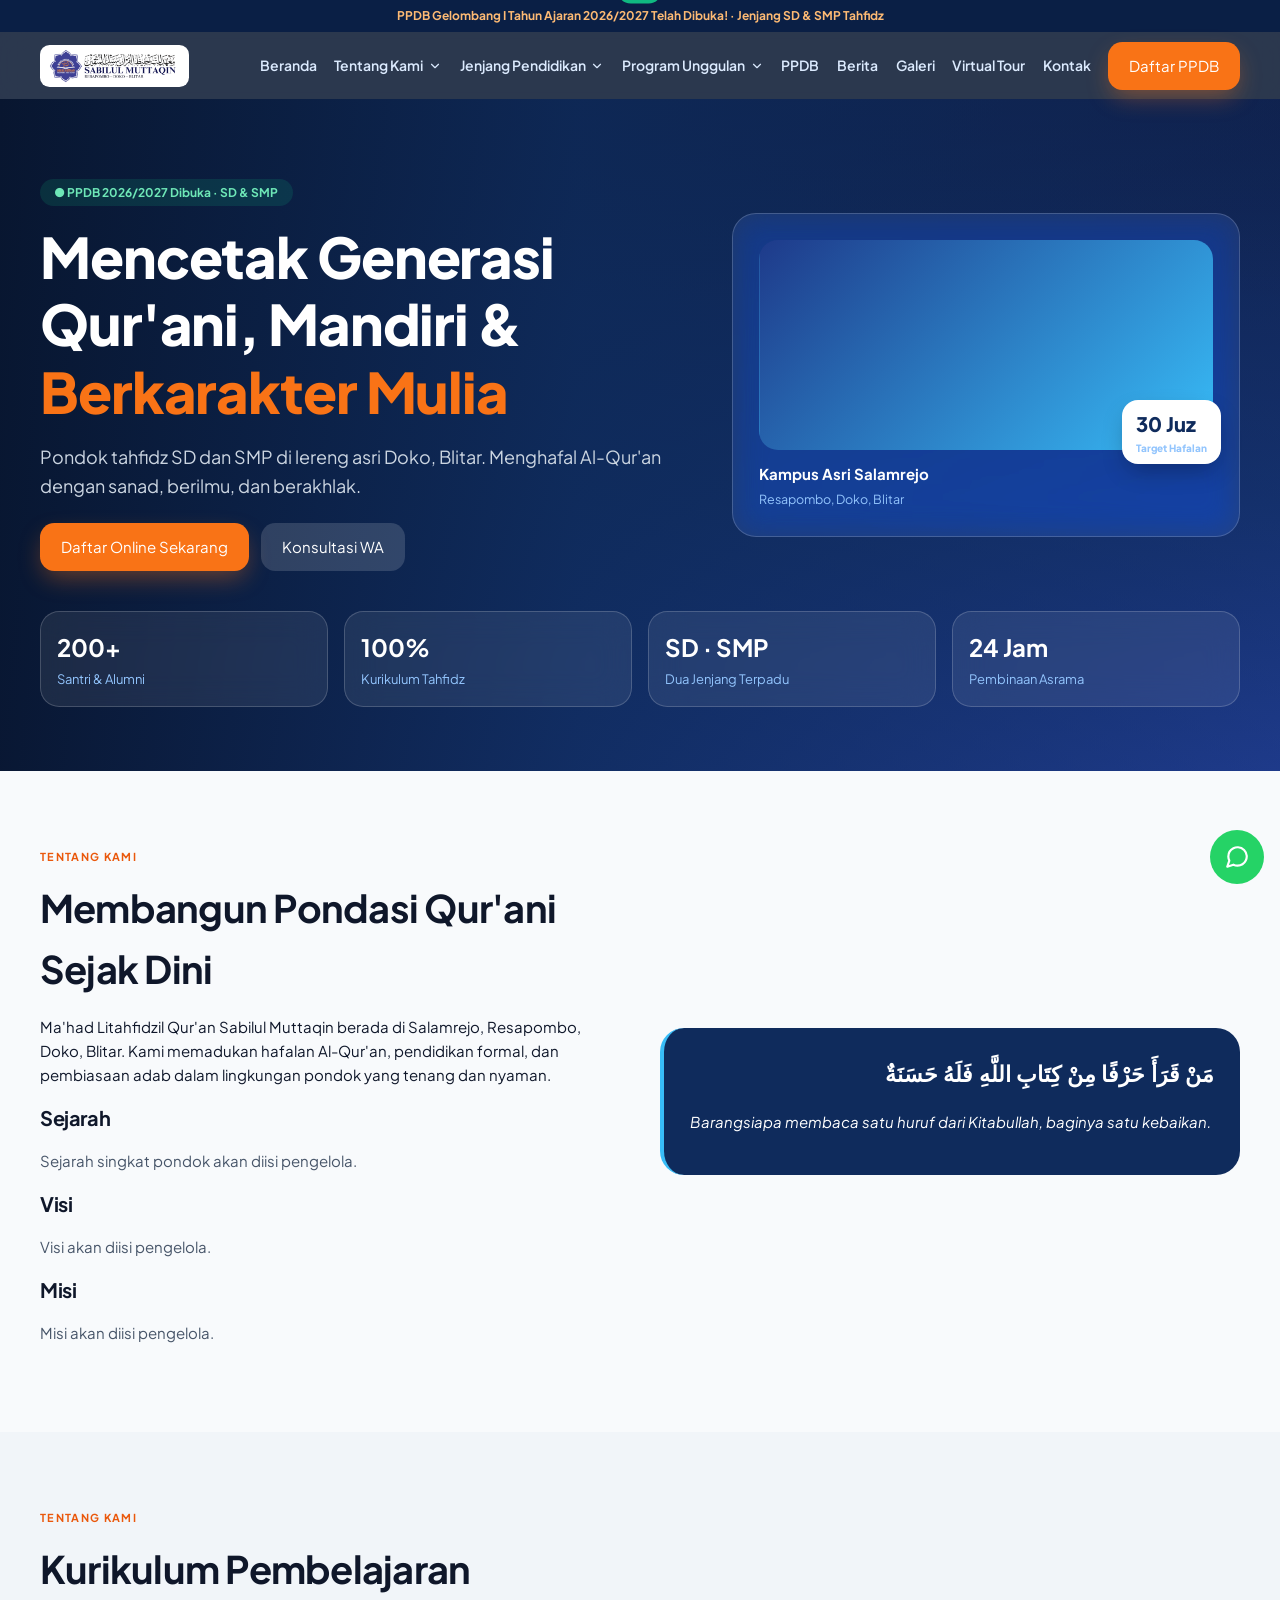
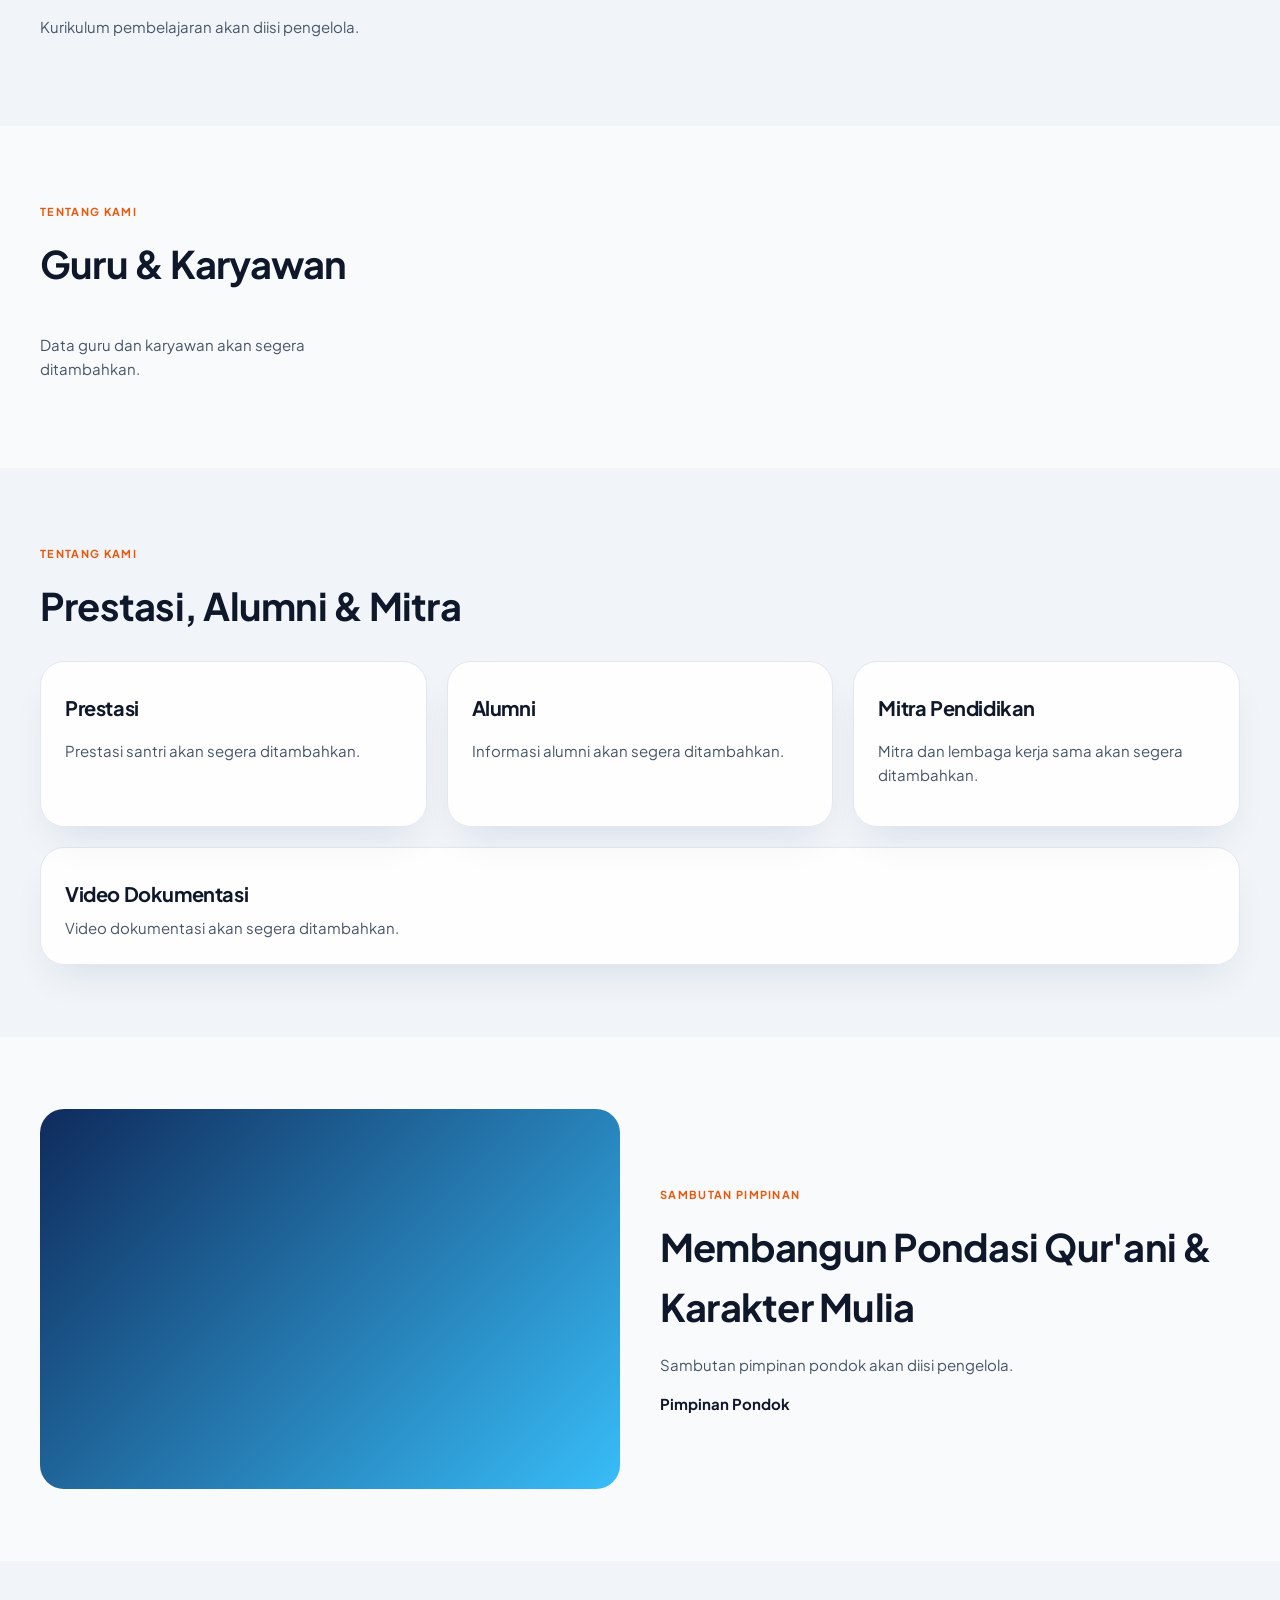
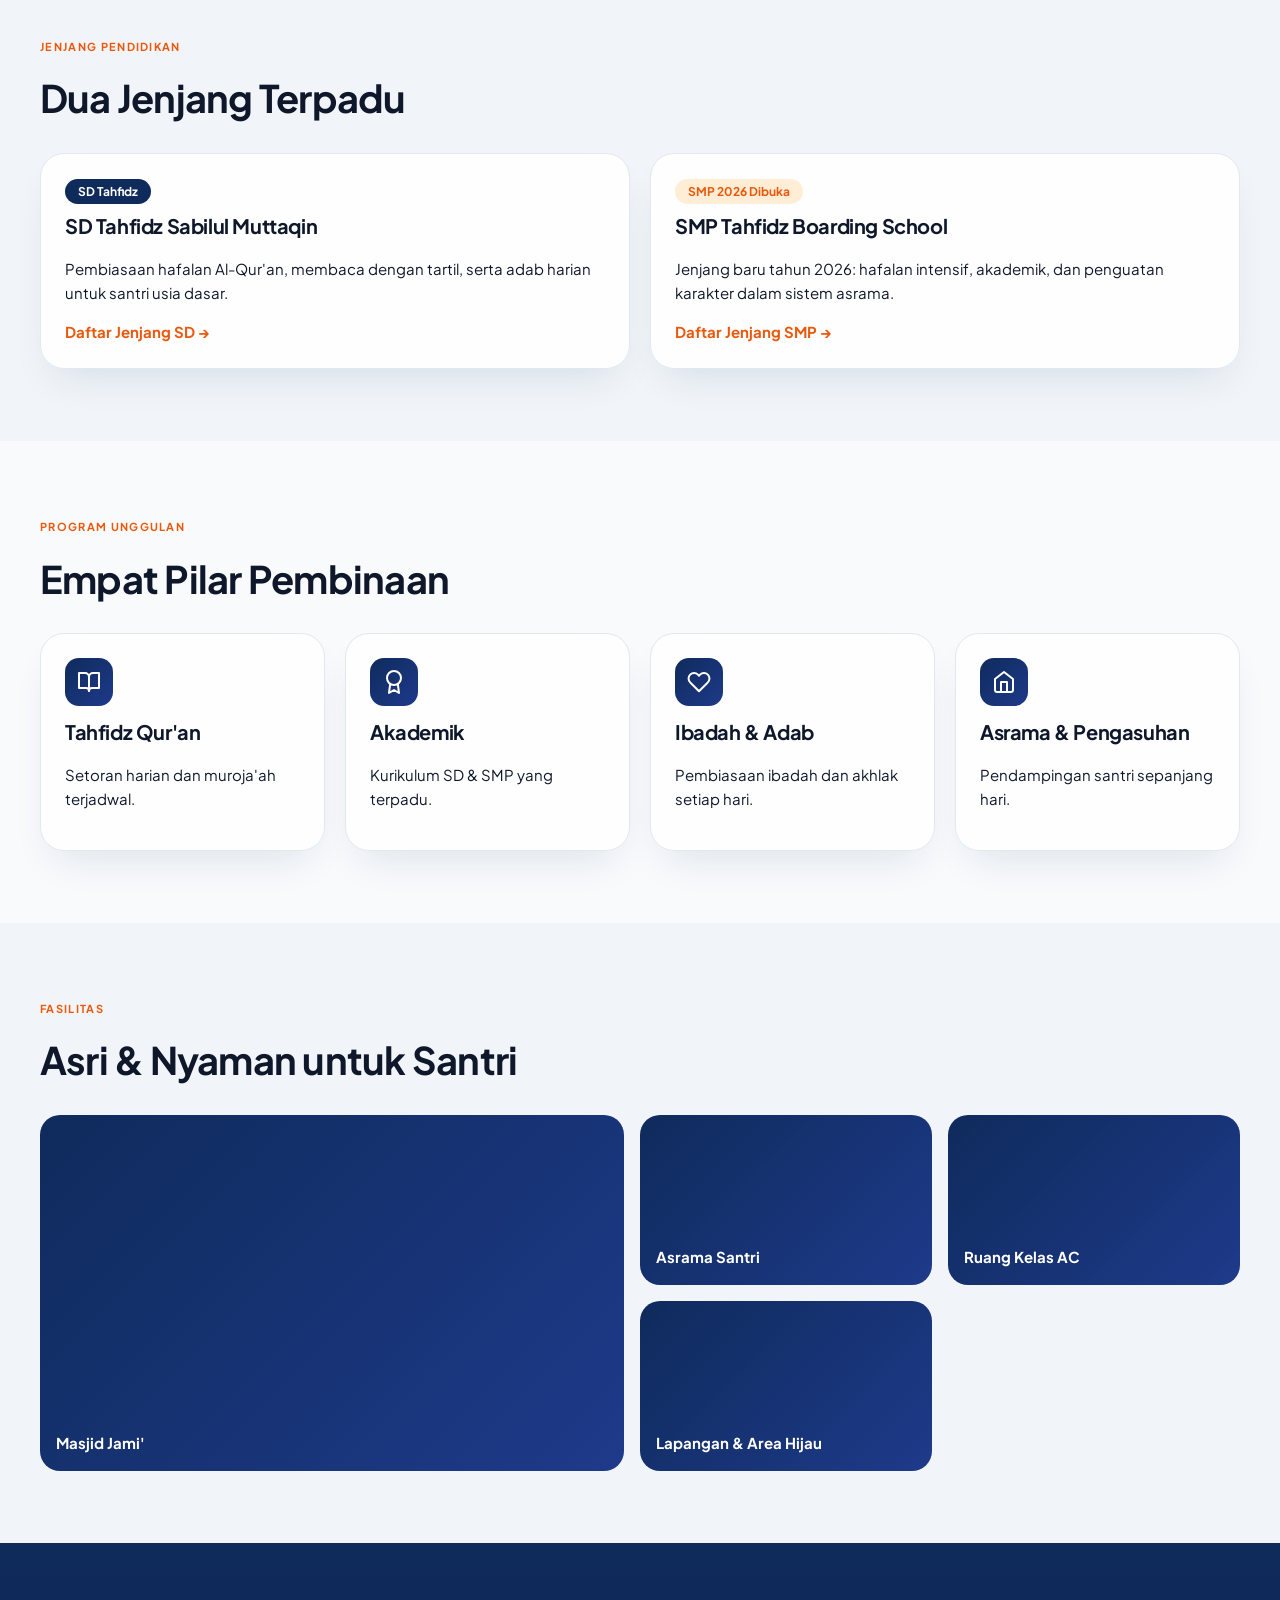
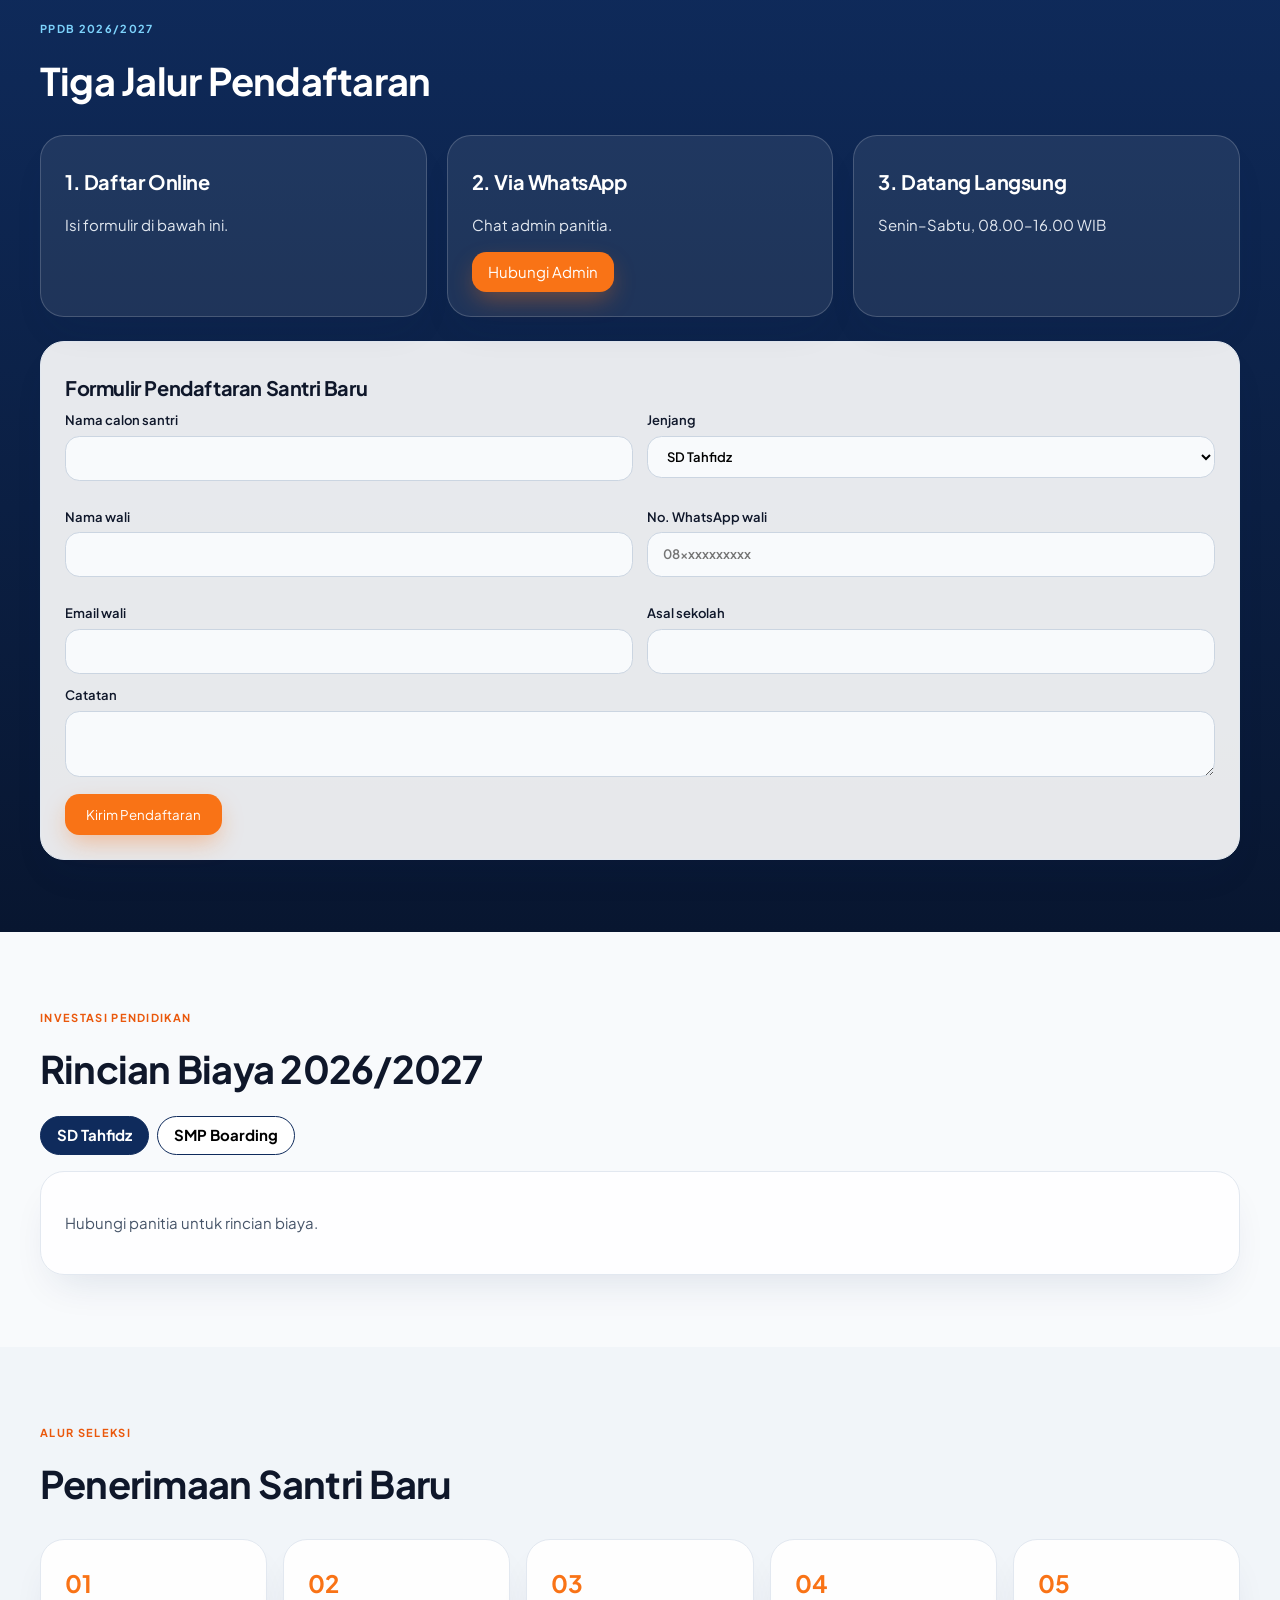
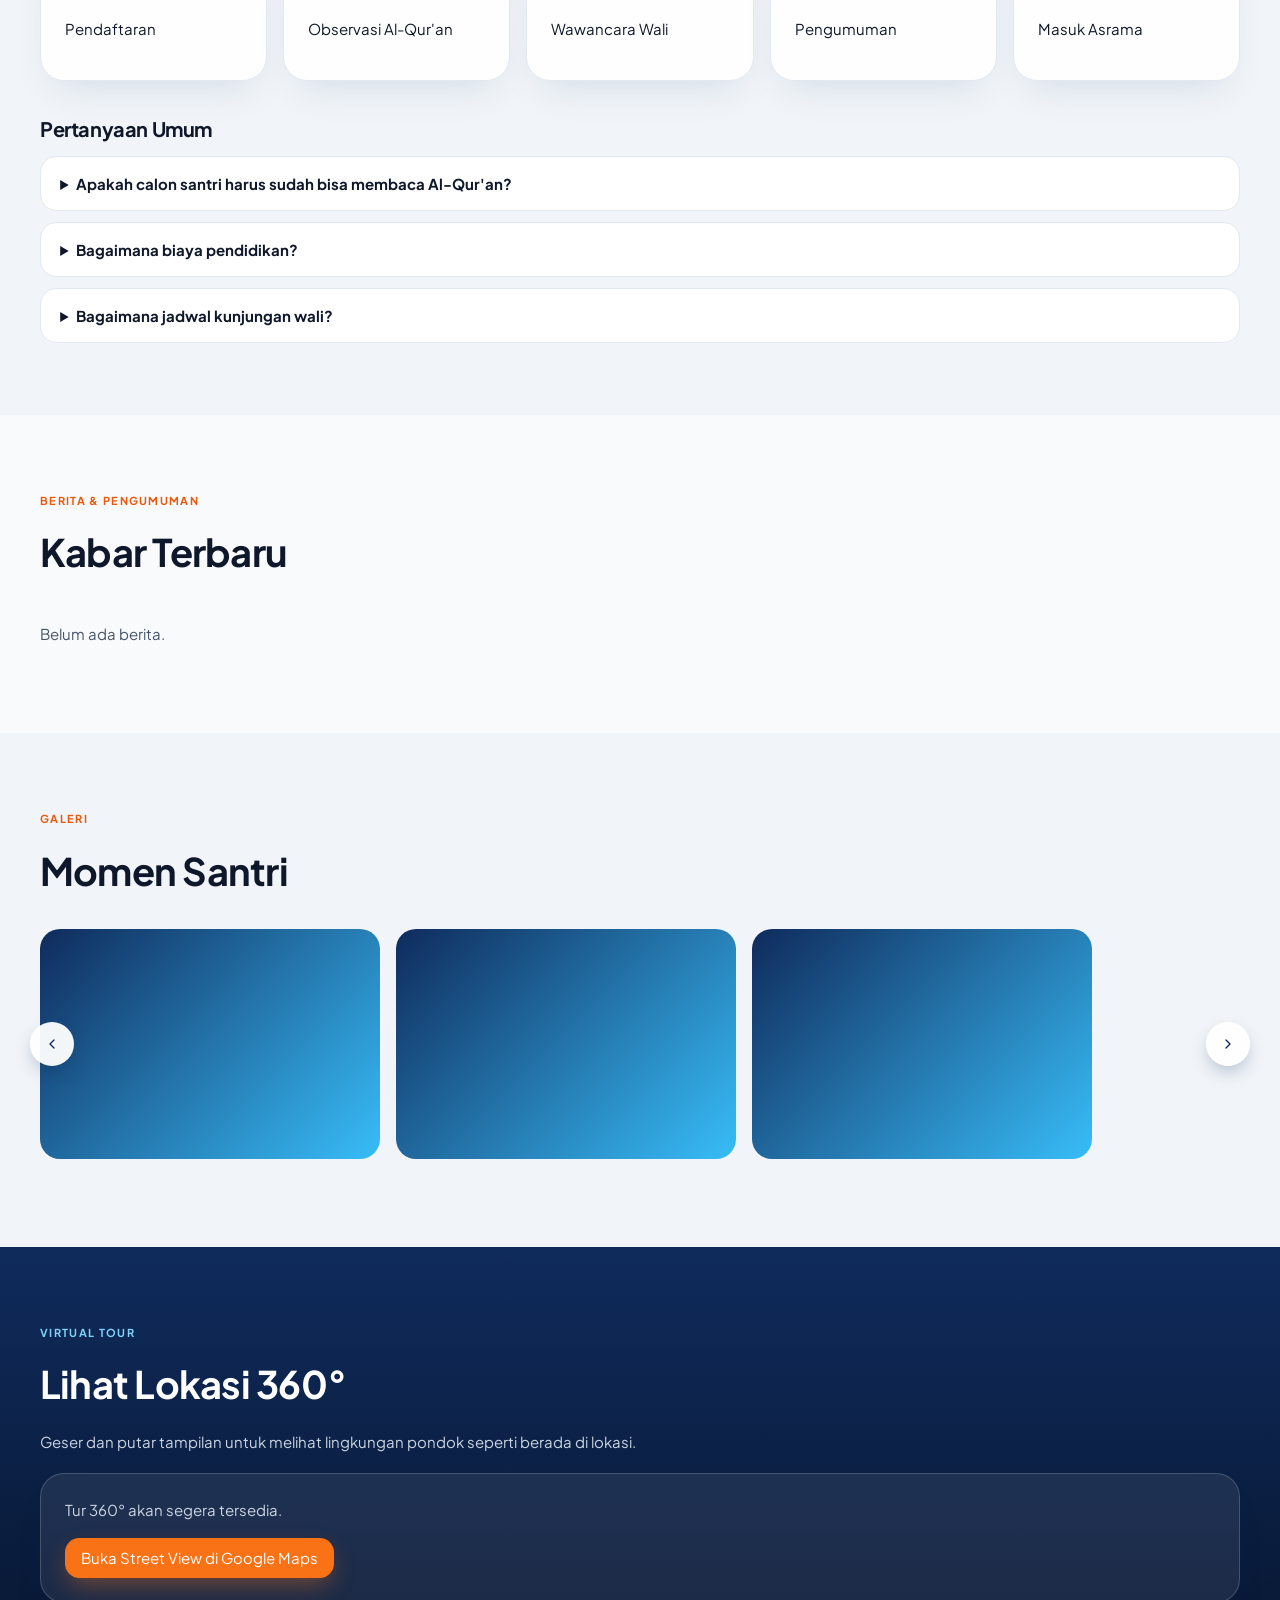
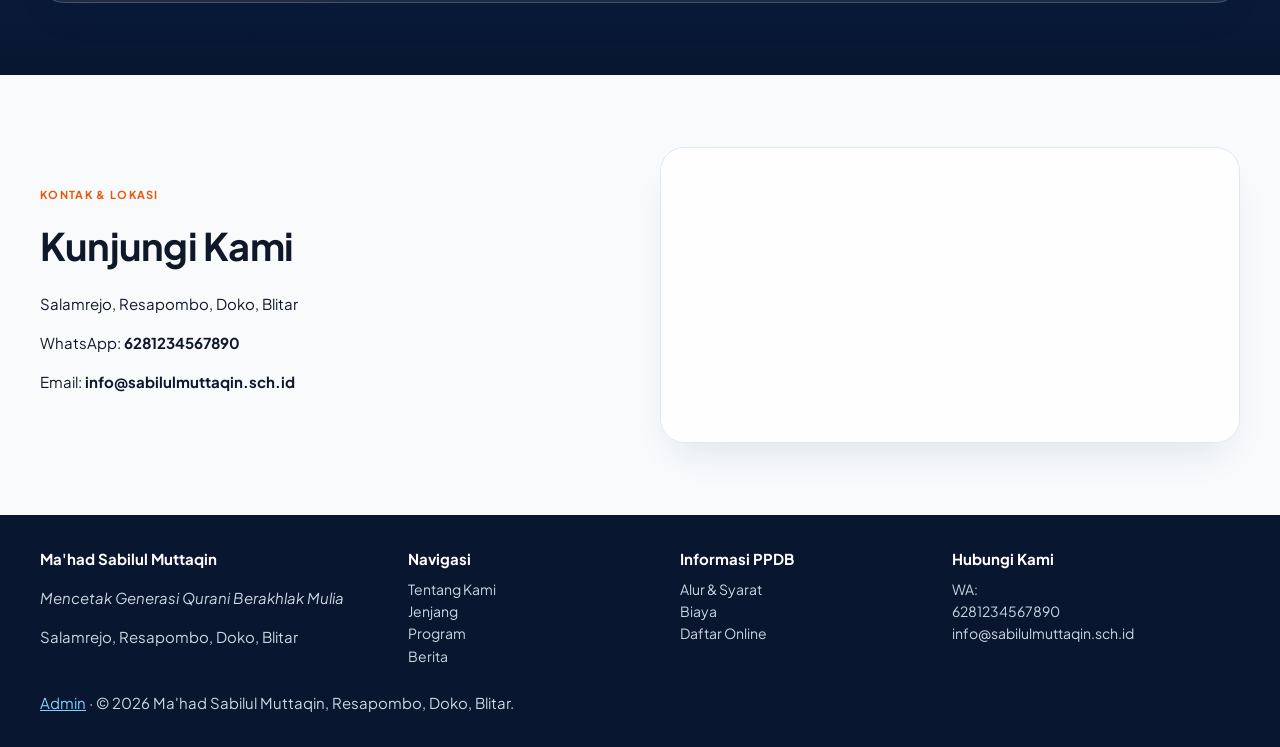
==== commit 65c4bd2e: "Upload pertama" ====
--- a/index.html
+++ b/index.html
@@ -12,12 +12,12 @@
 <button class="burger" aria-label="Menu" onclick="document.body.classList.toggle('open')"><svg class="ic"><use href="#i-menu"/></svg></button>
 <nav id="menu"><a href="#beranda">Beranda</a><div class="dd"><a href="#tentang">Tentang Kami <svg class="ic ch"><use href="#i-chev"/></svg></a><div class="dd-m"><a href="#sejarah">Sejarah</a><a href="#visi-misi">Visi &amp; Misi</a><a href="#kurikulum">Kurikulum Pembelajaran</a><a href="#guru">Guru &amp; Karyawan</a><a href="#prestasi">Prestasi</a><a href="#fasilitas">Fasilitas</a><a href="#alumni">Alumni</a><a href="#mitra">Mitra Pendidikan</a><a href="#video">Video Dokumentasi</a></div></div><div class="dd"><a href="#jenjang">Jenjang Pendidikan <svg class="ic ch"><use href="#i-chev"/></svg></a><div class="dd-m"><a href="#jenjang">SD Tahfidz Sabilul Muttaqin</a><a href="#jenjang">SMP Tahfidz Boarding School</a></div></div><div class="dd"><a href="#program">Program Unggulan <svg class="ic ch"><use href="#i-chev"/></svg></a><div class="dd-m"><a href="#program">Tahfidz Qur'an</a><a href="#program">Akademik</a><a href="#program">Ibadah &amp; Adab</a><a href="#program">Asrama &amp; Pengasuhan</a></div></div><a href="#ppdb">PPDB</a><a href="#berita">Berita</a><a href="#galeri">Galeri</a><a href="#tur360">Virtual Tour</a><a href="#kontak">Kontak</a><a class="btn amber" href="#ppdb">Daftar PPDB</a></nav></div></header>
 
-<section id="beranda" class="hero"><div class="wrap hero-in">
+<section id="beranda" class="hero"><div class="hbg" id="hbg"></div><div class="hov"></div><div class="wrap hero-in">
 <div class="rv"><span class="chip">● PPDB 2026/2027 Dibuka · SD &amp; SMP</span>
 <h1>Mencetak Generasi Qur'ani, Mandiri &amp; <em>Berkarakter Mulia</em></h1>
 <p>Pondok tahfidz SD dan SMP di lereng asri Doko, Blitar. Menghafal Al-Qur'an dengan sanad, berilmu, dan berakhlak.</p>
 <div class="cta"><a class="btn amber" href="#ppdb">Daftar Online Sekarang</a><a class="btn glass" data-wa="Assalamu'alaikum, saya ingin konsultasi PPDB." href="#">Konsultasi WA</a></div></div>
-<div class="glasscard rv"><div class="campus" id="campus"><span class="badge30">30 Juz<small>Target Hafalan</small></span></div><b>Kampus Asri Salamrejo</b><br><small style="color:#93c5fd">Resapombo, Doko, Blitar</small></div></div>
+<div class="glasscard rv"><div class="campus" id="campus"><div class="cl" id="cl"></div><span class="badge30">30 Juz<small>Target Hafalan</small></span></div><b>Kampus Asri Salamrejo</b><br><small style="color:#93c5fd">Resapombo, Doko, Blitar</small></div></div>
 <div class="wrap statbar"><div class="rv"><b data-p="JUMLAH_ALUMNI">200+</b><span>Santri &amp; Alumni</span></div><div class="rv"><b>100%</b><span>Kurikulum Tahfidz</span></div><div class="rv"><b>SD · SMP</b><span>Dua Jenjang Terpadu</span></div><div class="rv"><b>24 Jam</b><span>Pembinaan Asrama</span></div></div></section>
 
 <section id="tentang" class="sec"><div class="wrap two"><div class="rv"><span class="eyebrow">Tentang Kami</span><h2>Membangun Pondasi Qur'ani Sejak Dini</h2>
@@ -63,5 +63,6 @@
 
 <footer class="foot"><div class="wrap fgrid"><div><b>Ma'had Sabilul Muttaqin</b><p><i>Mencetak Generasi Qurani Berakhlak Mulia</i></p><p>Salamrejo, Resapombo, Doko, Blitar</p></div><div><b>Navigasi</b><a href="#tentang">Tentang Kami</a><a href="#jenjang">Jenjang</a><a href="#program">Program</a><a href="#berita">Berita</a></div><div><b>Informasi PPDB</b><a href="#ppdb">Alur &amp; Syarat</a><a href="#biaya">Biaya</a><a href="#ppdb">Daftar Online</a></div><div><b>Hubungi Kami</b><span>WA: <span data-p="WA_ADMIN">—</span></span><span data-p="EMAIL">—</span><span data-p="JAM_LAYANAN"></span></div></div><div class="wrap" style="margin-top:1.5rem"><a href="admin.html" style="color:#7dd3fc">Admin</a> · © 2026 Ma'had Sabilul Muttaqin, Resapombo, Doko, Blitar.</div></footer>
 <a class="fab" data-wa="Assalamu'alaikum, saya ingin bertanya." href="#" aria-label="WhatsApp"><svg class="ic" style="width:26px;height:26px;color:#fff"><use href="#i-chat"/></svg></a>
+<div id="pop" class="pop" hidden role="dialog" aria-label="Pengumuman"><div class="popc"><button class="popx" id="pop-x" aria-label="Tutup"><svg class="ic"><use href="#i-x"/></svg></button><div id="pop-c"></div><div class="popnav"><button id="pop-p" aria-label="Sebelumnya"><svg class="ic"><use href="#i-chev"/></svg></button><div id="pop-d" class="dots"></div><button id="pop-n" aria-label="Berikutnya"><svg class="ic"><use href="#i-chev"/></svg></button></div></div></div>
 <div id="lb" class="lb" hidden role="dialog" aria-label="Galeri foto"><button class="lbb lbx" id="lbx" aria-label="Tutup"><svg class="ic"><use href="#i-x"/></svg></button><button class="lbb lbp" id="lbp" aria-label="Sebelumnya"><svg class="ic"><use href="#i-chev"/></svg></button><img id="lbi" alt=""><div class="lbc" id="lbc"></div><button class="lbb lbn" id="lbn" aria-label="Berikutnya"><svg class="ic"><use href="#i-chev"/></svg></button></div>
 <script src="js/icons.js"></script><script src="js/config.js"></script><script src="js/app.js"></script></body></html>
--- a/css/style.css
+++ b/css/style.css
@@ -49,3 +49,10 @@
 .slider{scrollbar-width:none}.slider::-webkit-scrollbar{display:none}.slider img{cursor:zoom-in;transition:transform .3s}.slider img:hover{transform:scale(1.02)}
 .lb{position:fixed;inset:0;background:rgba(8,22,48,.93);z-index:100;display:flex;flex-direction:column;align-items:center;justify-content:center;gap:.8rem;padding:1rem;animation:fi .25s}@keyframes fi{from{opacity:0}}.lb img{max-width:min(92vw,1100px);max-height:78vh;border-radius:1rem;object-fit:contain}.lbc{color:#e2e8f0;font-weight:600;text-align:center}
 .lbb{position:absolute;top:50%;transform:translateY(-50%);width:46px;height:46px;border-radius:50%;border:0;background:rgba(255,255,255,.15);color:#fff;cursor:pointer;display:grid;place-items:center}.lbb:hover{background:#F97316}.lbp{left:1rem}.lbn{right:1rem}.lbx{top:1.2rem;right:1rem;transform:none}
+.pop{position:fixed;inset:0;background:rgba(8,22,48,.75);backdrop-filter:blur(4px);z-index:110;display:grid;place-items:center;padding:1rem;animation:fi .3s}.popc{background:#fff;border-radius:1.5rem;max-width:480px;width:100%;max-height:90vh;overflow:auto;position:relative;border-top:6px solid #F97316;padding:1.5rem;animation:pp .35s}@keyframes pp{from{transform:translateY(20px) scale(.96);opacity:0}}
+.popc img{width:100%;max-height:260px;object-fit:cover;border-radius:1rem;margin-bottom:1rem}.popc h3{font-size:22px;color:#0F2B5C;margin-top:0}.popx{position:absolute;top:.6rem;right:.6rem;border:0;background:#F1F5F9;border-radius:50%;width:36px;height:36px;cursor:pointer;display:grid;place-items:center;z-index:2}
+.popnav{display:flex;justify-content:center;align-items:center;gap:1rem;margin-top:1rem}.popnav button{border:0;background:#F1F5F9;width:36px;height:36px;border-radius:50%;cursor:pointer;display:grid;place-items:center;color:#0F2B5C}#pop-p .ic{transform:rotate(90deg)}#pop-n .ic{transform:rotate(-90deg)}.dots{display:flex;gap:.4rem}.dots i{width:8px;height:8px;border-radius:50%;background:#CBD5E1}.dots i.on{background:#F97316}
+.hero{position:relative;overflow:hidden}.hero-in,.statbar{position:relative;z-index:2}.hbg{position:absolute;inset:0;z-index:0}.hov{position:absolute;inset:0;z-index:1;background:linear-gradient(90deg,rgba(8,22,48,.96) 0%,rgba(15,43,92,.84) 45%,rgba(30,58,138,.35) 100%),linear-gradient(180deg,rgba(8,22,48,.55),transparent 30%)}
+.sl{position:absolute;inset:0;background:center/cover;opacity:0;transition:opacity 1.2s}.sl.on{opacity:1}.hbg .sl.on{animation:kb 9s ease-out forwards}@keyframes kb{from{transform:scale(1)}to{transform:scale(1.1)}}.cl{position:absolute;inset:0;border-radius:inherit;overflow:hidden}
+@media(max-width:900px){.hov{background:linear-gradient(180deg,rgba(8,22,48,.9),rgba(15,43,92,.82) 60%,rgba(30,58,138,.6))}}
+@media(prefers-reduced-motion:reduce){.hbg .sl.on{animation:none}}
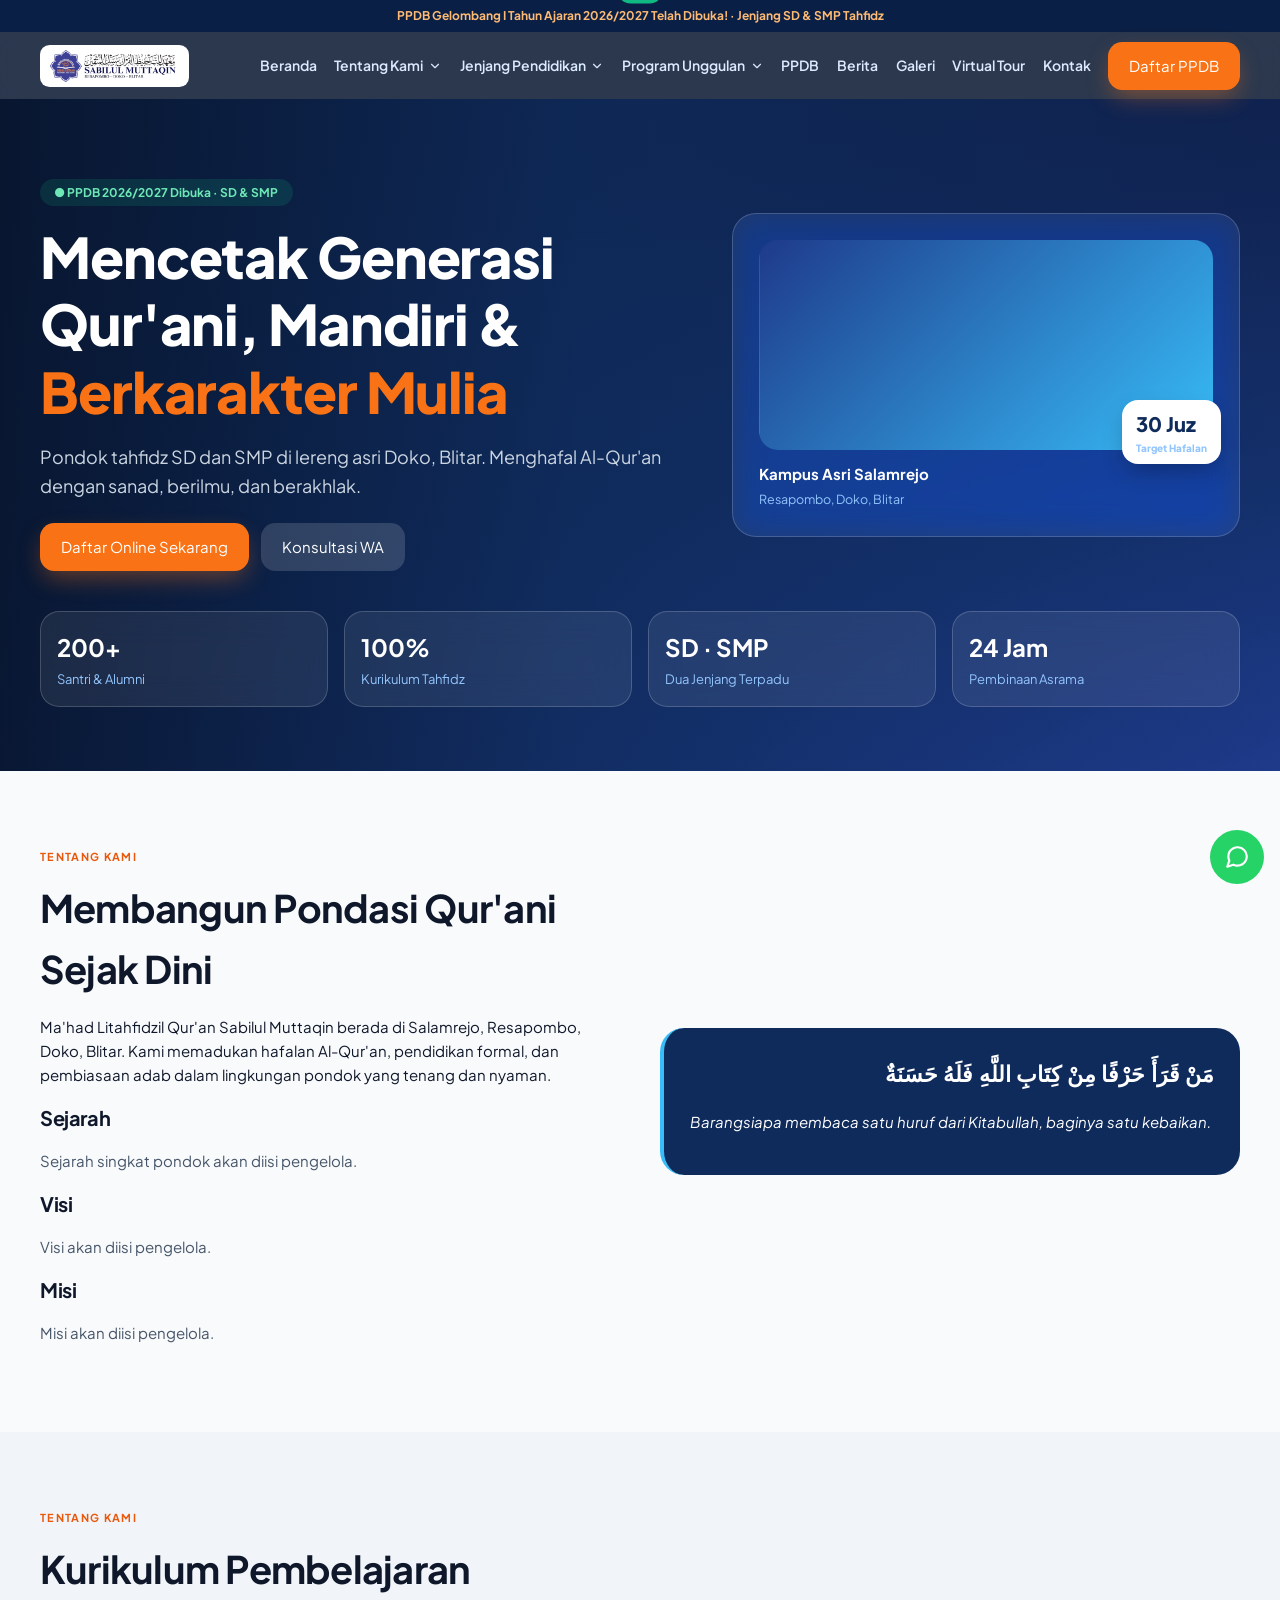
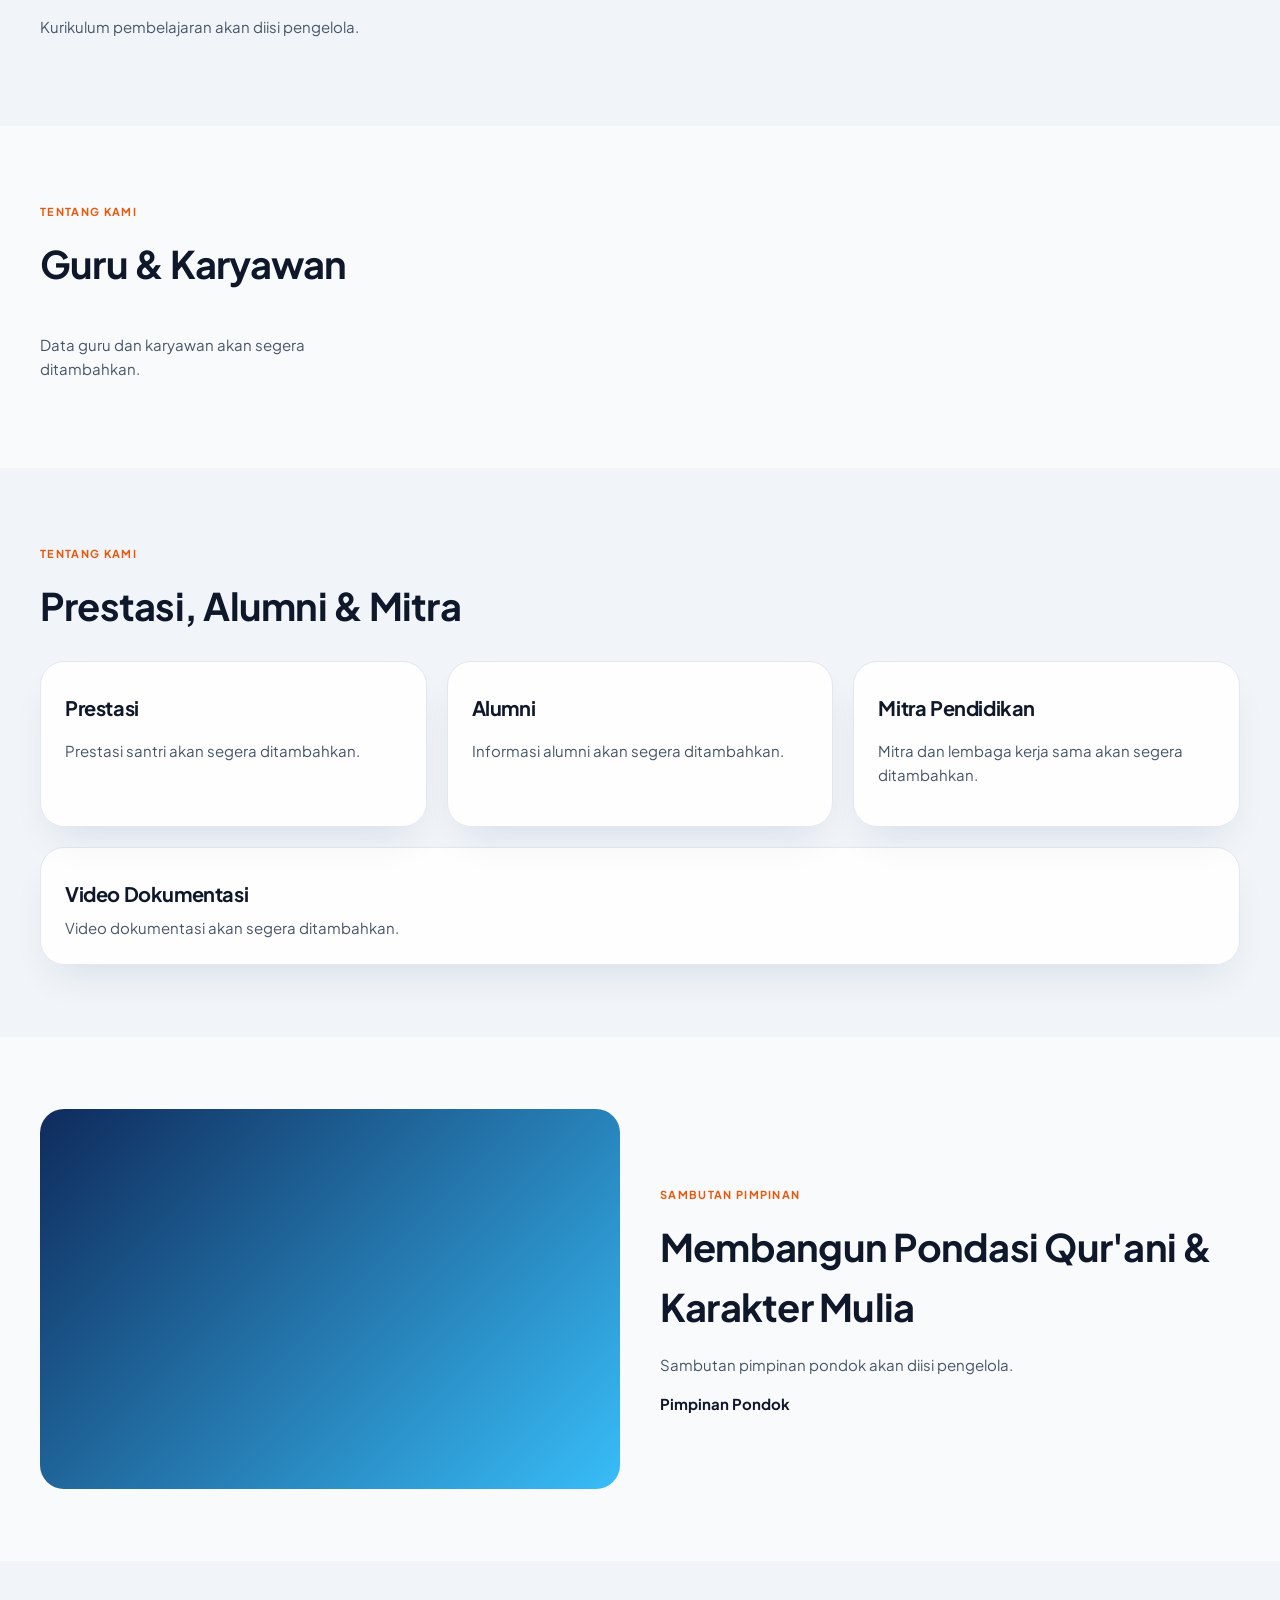
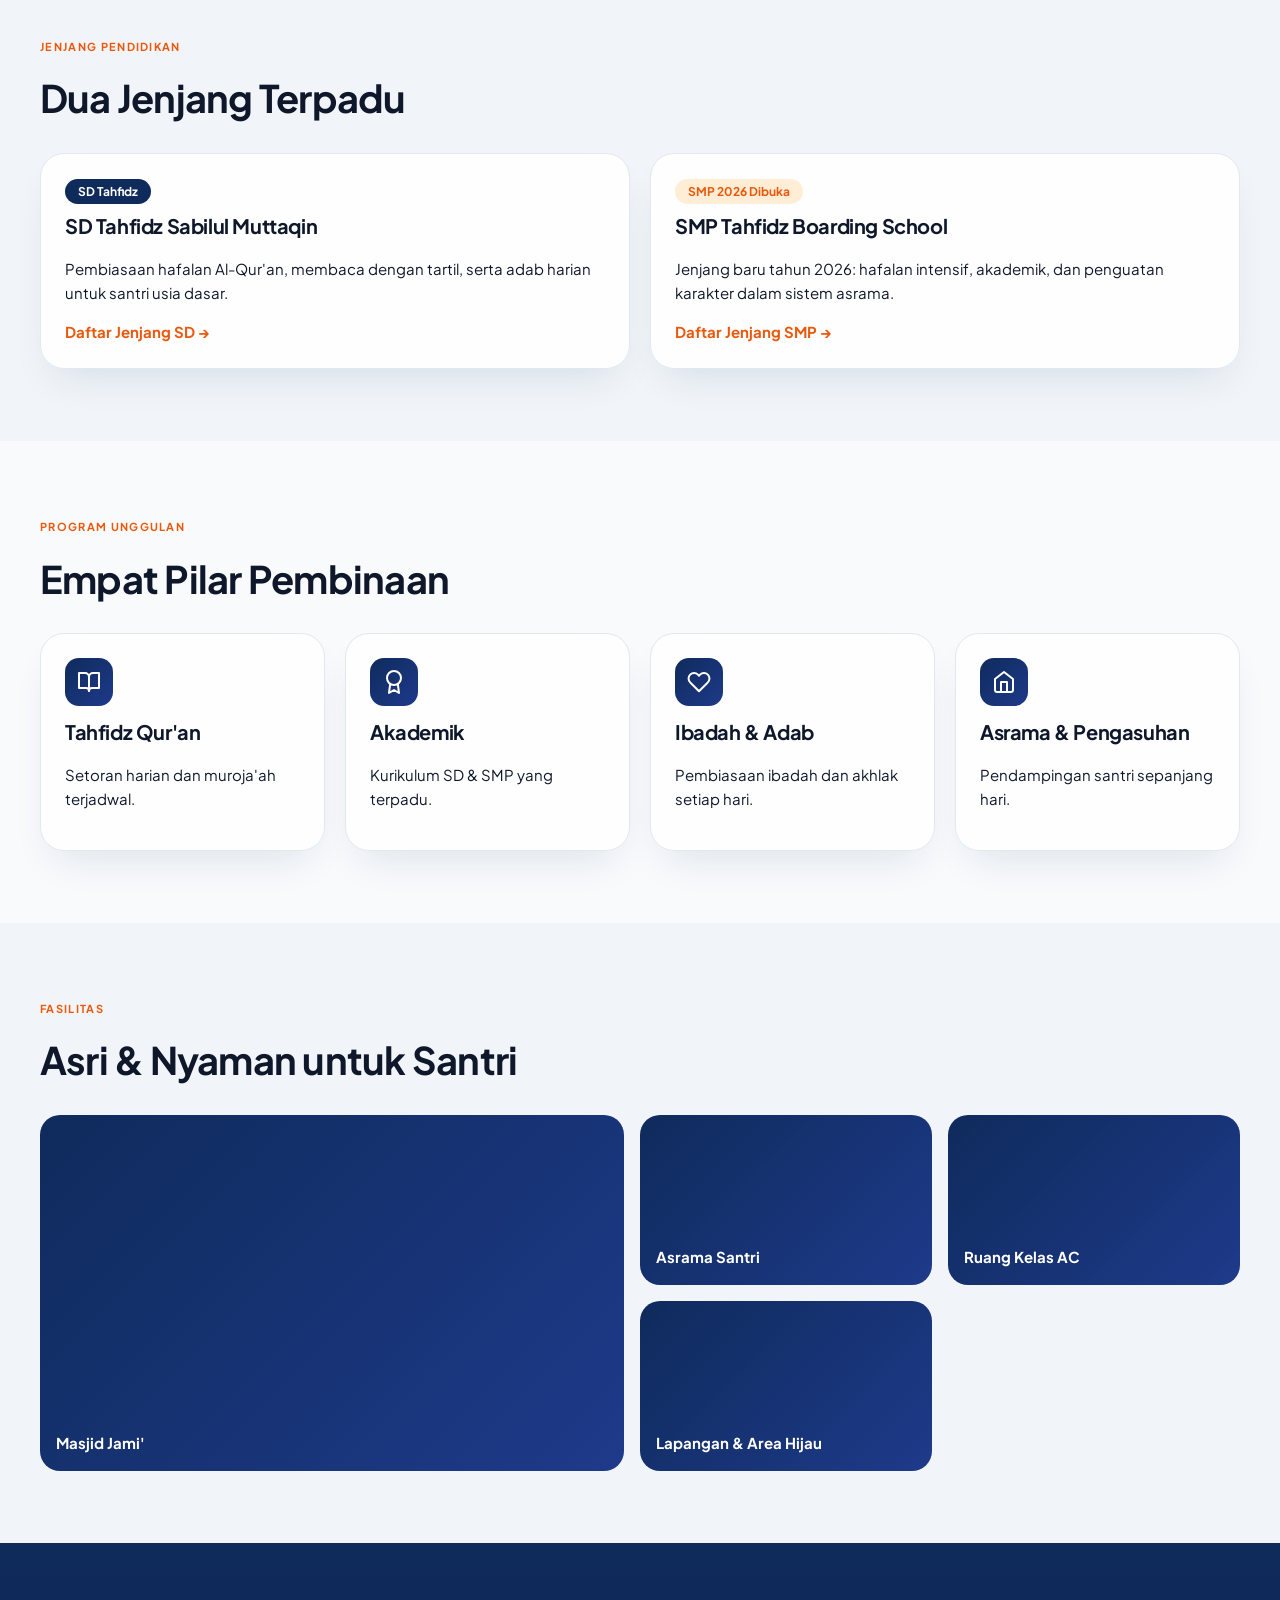
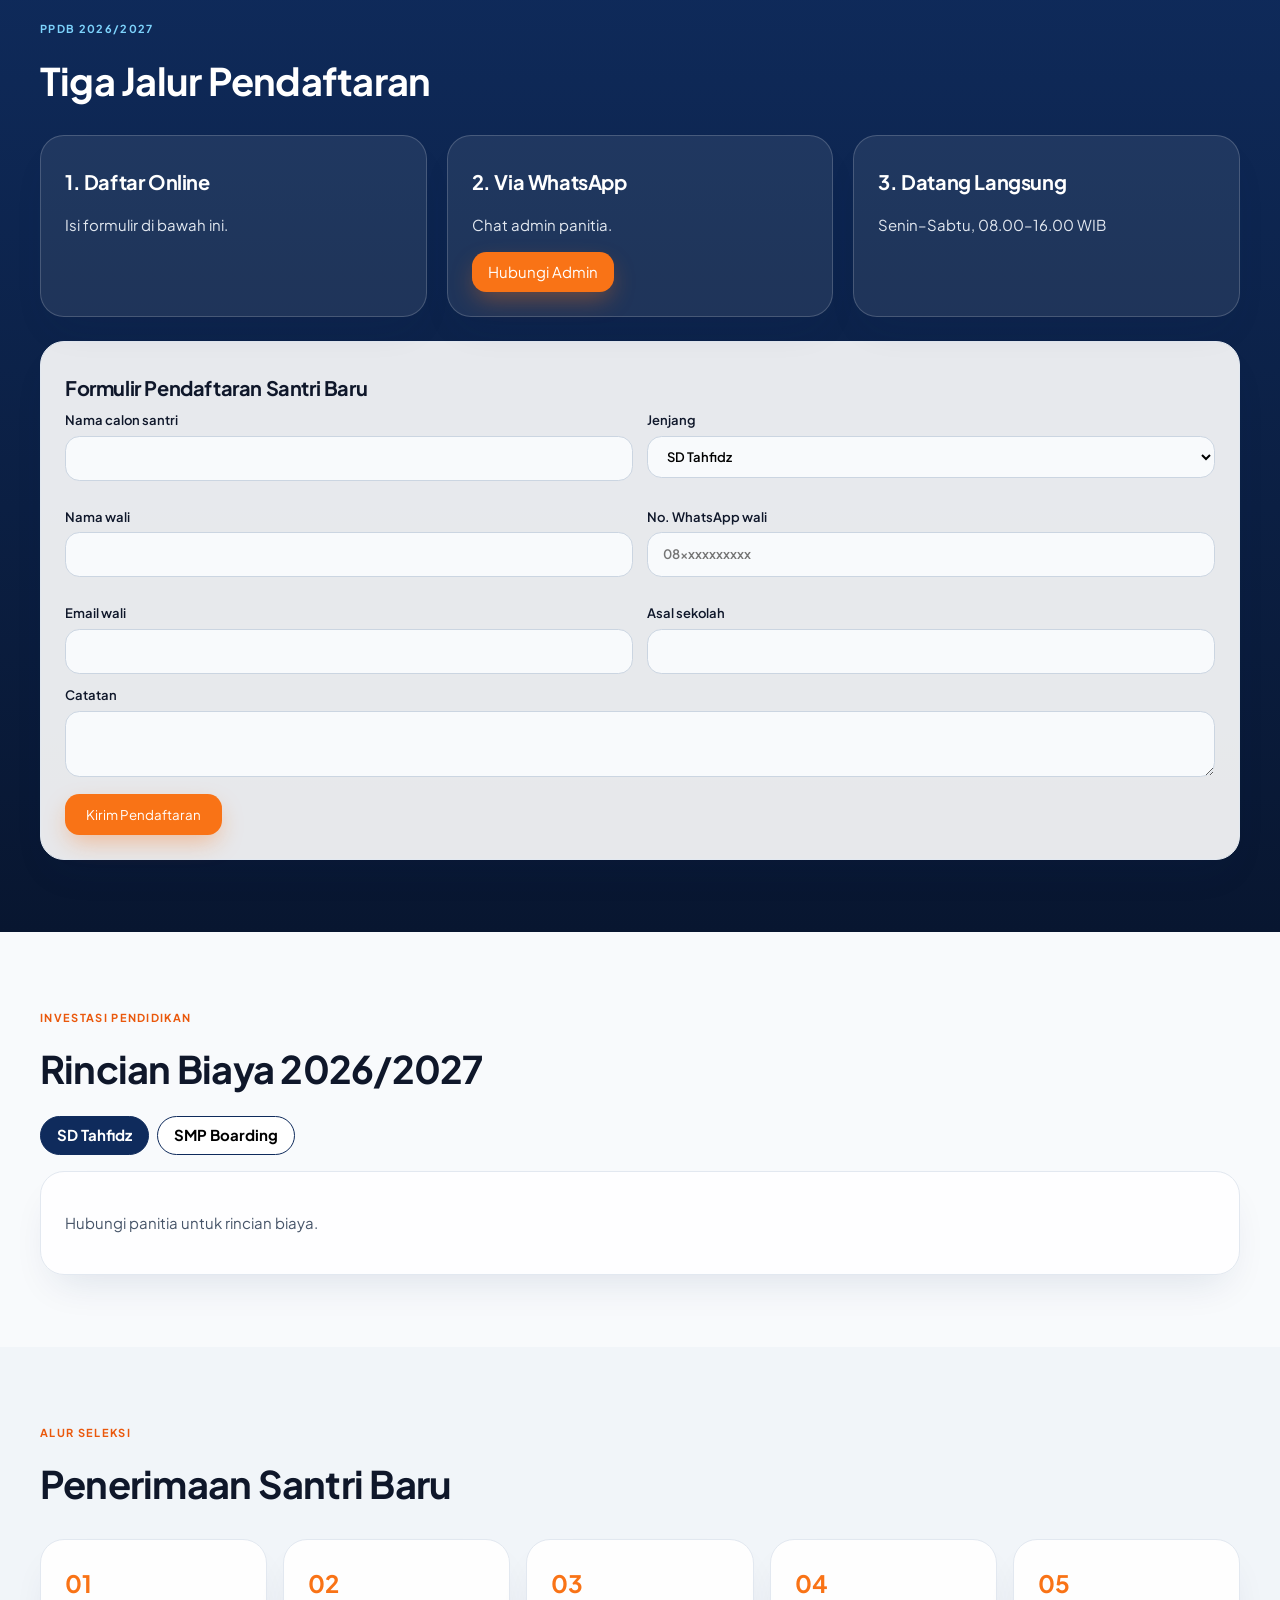
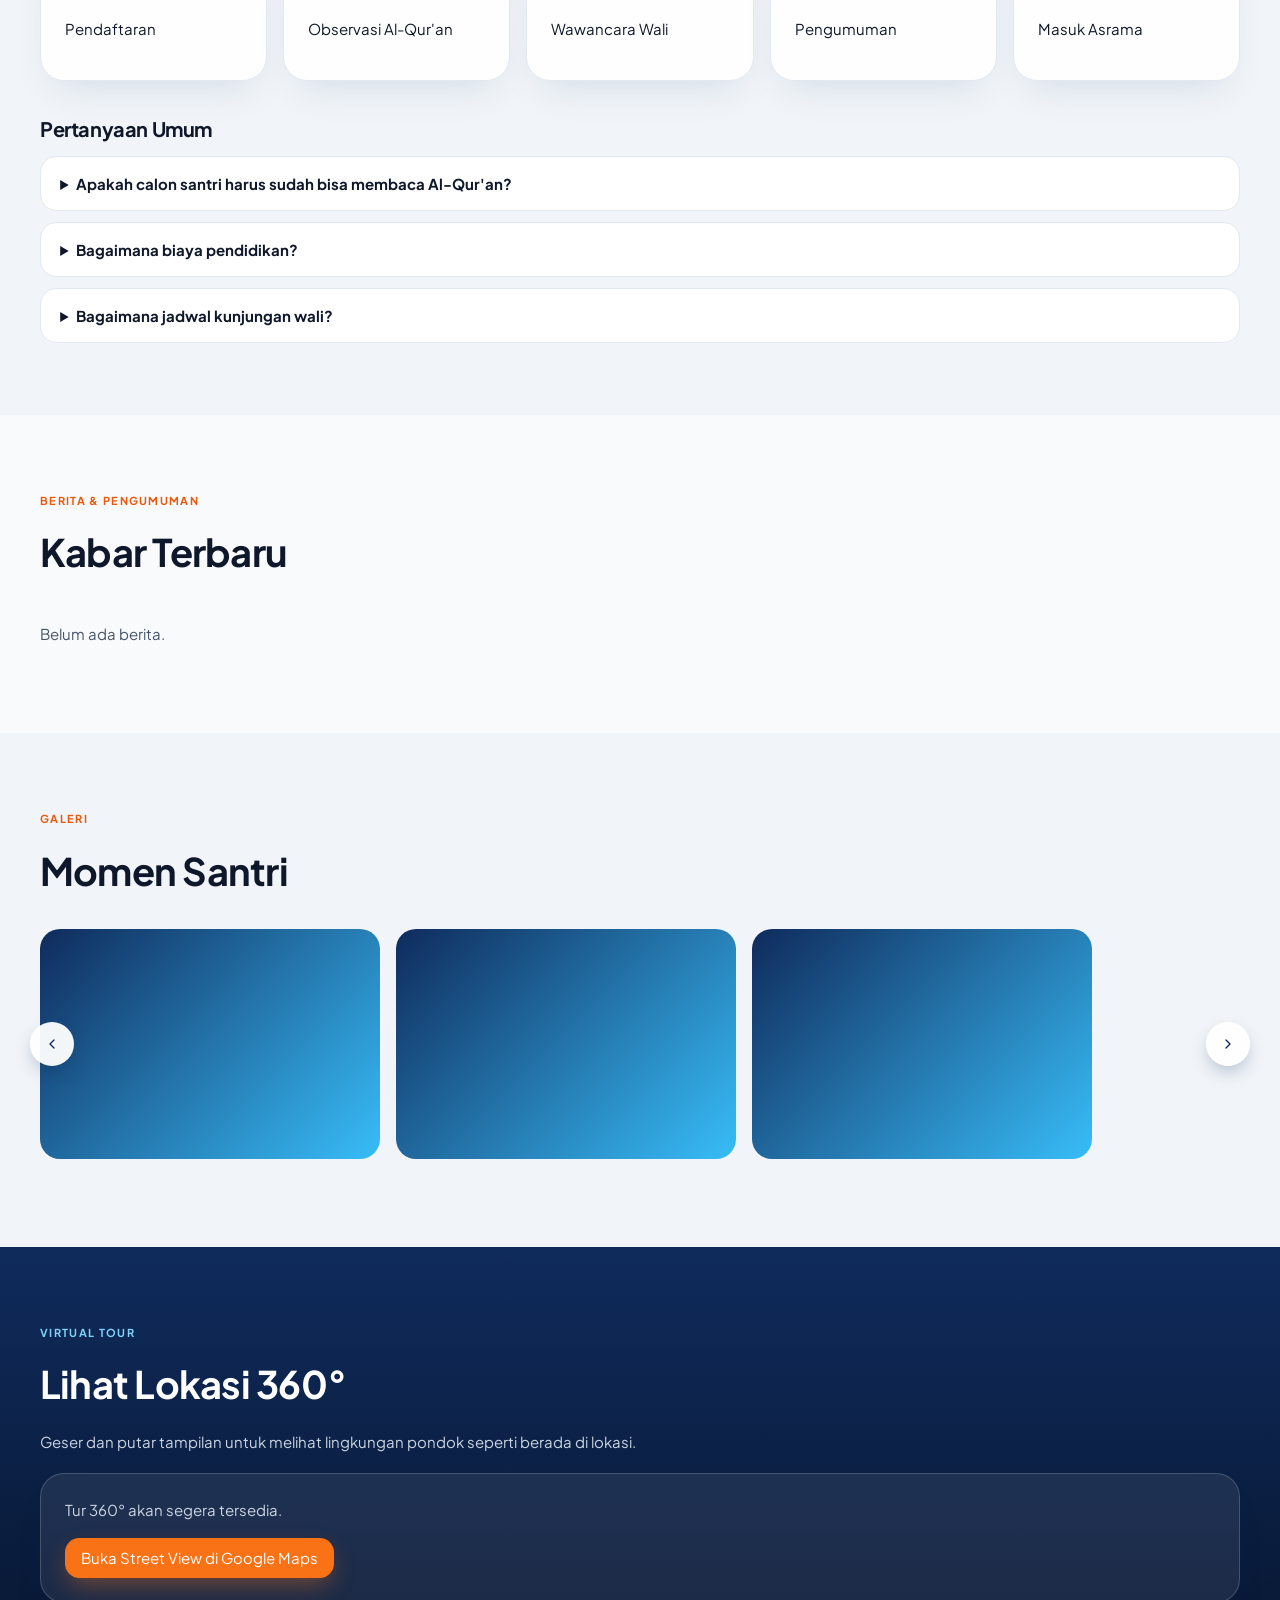
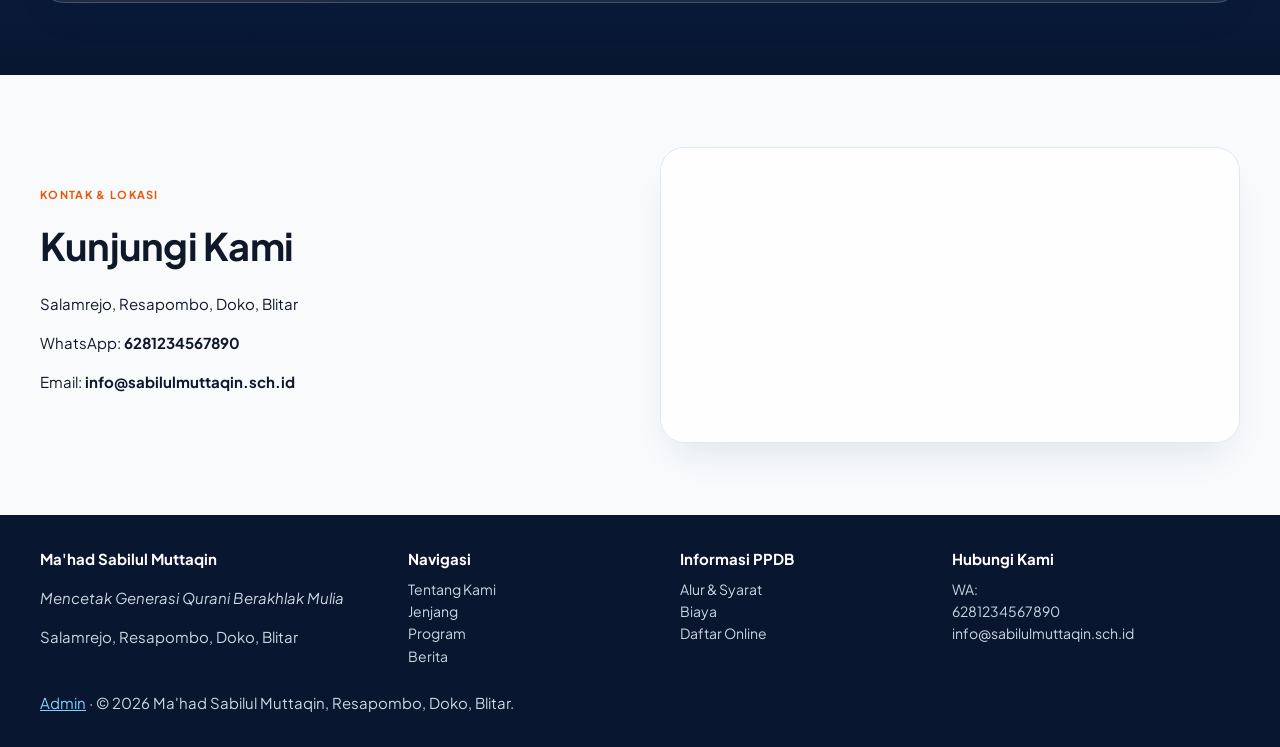
==== commit 52b25733: "Baca berita dan meta" ====
--- a/index.html
+++ b/index.html
@@ -2,10 +2,12 @@
 <html lang="id"><head><meta charset="utf-8"><meta name="viewport" content="width=device-width,initial-scale=1">
 <title>Ma'had Sabilul Muttaqin – Pondok Tahfidz SD &amp; SMP Resapombo, Doko, Blitar</title>
 <meta name="description" content="Mencetak Generasi Qurani Berakhlak Mulia. Pondok tahfidz SD dan SMP di Resapombo, Doko, Blitar. Daftar santri baru online.">
+<meta property="og:type" content="website"><meta property="og:site_name" content="Ma'had Sabilul Muttaqin"><meta property="og:title" content="Ma'had Sabilul Muttaqin – Pondok Tahfidz SD &amp; SMP Blitar"><meta property="og:description" content="Mencetak Generasi Qurani Berakhlak Mulia. Pendaftaran santri baru SD dan SMP Tahfidz dibuka."><meta property="og:image" content="https://pasa-17.github.io/WebsiteSBM/assets/logo.png"><meta property="og:url" content="https://pasa-17.github.io/WebsiteSBM/"><meta name="twitter:card" content="summary"><meta name="theme-color" content="#0F2B5C">
+<script type="application/ld+json">{"@context":"https://schema.org","@type":"EducationalOrganization","name":"Ma'had Sabilul Muttaqin","alternateName":"Ma'had Litahfidzil Qur'an Sabilul Muttaqin","url":"https://pasa-17.github.io/WebsiteSBM/","logo":"https://pasa-17.github.io/WebsiteSBM/assets/logo.png","slogan":"Mencetak Generasi Qurani Berakhlak Mulia","address":{"@type":"PostalAddress","streetAddress":"Salamrejo, Resapombo, Doko","addressLocality":"Blitar","addressCountry":"ID"},"geo":{"@type":"GeoCoordinates","latitude":-8.0291696,"longitude":112.4345699}}</script>
 <link rel="icon" href="assets/favicon.png"><link rel="preconnect" href="https://fonts.googleapis.com">
 <link href="https://fonts.googleapis.com/css2?family=Plus+Jakarta+Sans:wght@400;600;700;800&display=swap" rel="stylesheet">
-<link rel="stylesheet" href="css/style.css"></head>
-<body><div id="glow"></div><div id="notif" class="notif"></div>
+<link rel="stylesheet" href="css/style.css"><script>document.documentElement.classList.add("wait");setTimeout(function(){document.documentElement.classList.remove("wait")},4000)</script></head>
+<body><div id="mt" hidden><div><img src="assets/logo.png" alt="Ma'had Sabilul Muttaqin" style="height:64px;background:#fff;border-radius:.8rem;padding:6px 12px"><h1 style="margin-top:1.2rem">Website Segera Hadir</h1><p id="mt-p" style="max-width:520px;margin:1rem auto">Website resmi Ma'had Sabilul Muttaqin sedang kami lengkapi dan insyaa Allah segera hadir.</p><p style="color:#93c5fd">Salamrejo, Resapombo, Doko, Blitar</p></div></div><div id="glow"></div><div id="notif" class="notif"></div>
 <div class="topbar" data-p="PENGUMUMAN">PPDB Gelombang I Tahun Ajaran 2026/2027 Telah Dibuka! · Jenjang SD &amp; SMP Tahfidz</div>
 <header class="nav"><div class="wrap nav-in">
 <a href="#beranda" class="logo"><img src="assets/logo.png" alt="Ma'had Sabilul Muttaqin"></a>
@@ -63,6 +65,7 @@
 
 <footer class="foot"><div class="wrap fgrid"><div><b>Ma'had Sabilul Muttaqin</b><p><i>Mencetak Generasi Qurani Berakhlak Mulia</i></p><p>Salamrejo, Resapombo, Doko, Blitar</p></div><div><b>Navigasi</b><a href="#tentang">Tentang Kami</a><a href="#jenjang">Jenjang</a><a href="#program">Program</a><a href="#berita">Berita</a></div><div><b>Informasi PPDB</b><a href="#ppdb">Alur &amp; Syarat</a><a href="#biaya">Biaya</a><a href="#ppdb">Daftar Online</a></div><div><b>Hubungi Kami</b><span>WA: <span data-p="WA_ADMIN">—</span></span><span data-p="EMAIL">—</span><span data-p="JAM_LAYANAN"></span></div></div><div class="wrap" style="margin-top:1.5rem"><a href="admin.html" style="color:#7dd3fc">Admin</a> · © 2026 Ma'had Sabilul Muttaqin, Resapombo, Doko, Blitar.</div></footer>
 <a class="fab" data-wa="Assalamu'alaikum, saya ingin bertanya." href="#" aria-label="WhatsApp"><svg class="ic" style="width:26px;height:26px;color:#fff"><use href="#i-chat"/></svg></a>
+<div id="nw" class="pop" hidden role="dialog" aria-label="Berita"><div class="popc" style="max-width:640px"><button class="popx" id="nw-x" aria-label="Tutup"><svg class="ic"><use href="#i-x"/></svg></button><div id="nw-c"></div></div></div>
 <div id="pop" class="pop" hidden role="dialog" aria-label="Pengumuman"><div class="popc"><button class="popx" id="pop-x" aria-label="Tutup"><svg class="ic"><use href="#i-x"/></svg></button><div id="pop-c"></div><div class="popnav"><button id="pop-p" aria-label="Sebelumnya"><svg class="ic"><use href="#i-chev"/></svg></button><div id="pop-d" class="dots"></div><button id="pop-n" aria-label="Berikutnya"><svg class="ic"><use href="#i-chev"/></svg></button></div></div></div>
 <div id="lb" class="lb" hidden role="dialog" aria-label="Galeri foto"><button class="lbb lbx" id="lbx" aria-label="Tutup"><svg class="ic"><use href="#i-x"/></svg></button><button class="lbb lbp" id="lbp" aria-label="Sebelumnya"><svg class="ic"><use href="#i-chev"/></svg></button><img id="lbi" alt=""><div class="lbc" id="lbc"></div><button class="lbb lbn" id="lbn" aria-label="Berikutnya"><svg class="ic"><use href="#i-chev"/></svg></button></div>
 <script src="js/icons.js"></script><script src="js/config.js"></script><script src="js/app.js"></script></body></html>
--- a/css/style.css
+++ b/css/style.css
@@ -56,3 +56,30 @@
 .sl{position:absolute;inset:0;background:center/cover;opacity:0;transition:opacity 1.2s}.sl.on{opacity:1}.hbg .sl.on{animation:kb 9s ease-out forwards}@keyframes kb{from{transform:scale(1)}to{transform:scale(1.1)}}.cl{position:absolute;inset:0;border-radius:inherit;overflow:hidden}
 @media(max-width:900px){.hov{background:linear-gradient(180deg,rgba(8,22,48,.9),rgba(15,43,92,.82) 60%,rgba(30,58,138,.6))}}
 @media(prefers-reduced-motion:reduce){.hbg .sl.on{animation:none}}
+.tc{padding:1rem}.av{width:100%;height:auto;aspect-ratio:4/5;border-radius:1rem;object-fit:cover;object-position:center top;margin:0 0 .9rem}.ini{font-size:56px}.tc h3{margin:.2rem 0}
+.wait body{visibility:hidden}body.mt>*:not(#mt):not(script):not(svg){display:none!important}#mt{min-height:100vh;display:grid;place-items:center;text-align:center;padding:2rem;background:linear-gradient(180deg,#081630,#0F2B5C 60%,#1E3A8A);color:#cbd5e1}#mt[hidden]{display:none}
+/* ===== Tampilan HP: dikecilkan & dirapatkan ===== */
+@media(max-width:600px){
+body{font-size:14px}.wrap{padding:0 1rem}
+.topbar{font-size:10.5px;padding:.3rem .6rem;line-height:1.3}
+.nav-in{padding:.4rem 1rem}.logo img{height:32px;padding:2px 6px}
+h1{font-size:27px;line-height:1.25}h2{font-size:22px}h3{font-size:16px}
+.hero{padding:2rem 0 1.5rem}.hero p{font-size:14.5px}.hero-in{gap:1rem}.chip{font-size:10.5px}
+.btn{padding:.55rem 1rem;font-size:13.5px;border-radius:.8rem}.cta{gap:.5rem;margin-top:1rem}
+.glasscard{padding:.8rem;border-radius:1.1rem}.campus{height:150px;border-radius:1rem}.badge30{font-size:15px;padding:.3rem .65rem;right:-4px}.badge30 small{font-size:9px}
+.statbar{gap:.5rem;margin-top:1.2rem}.statbar>div{padding:.65rem;border-radius:.9rem}.statbar b{font-size:17px}.statbar span{font-size:10.5px}
+.sec{padding:2.2rem 0}.eyebrow{font-size:10px}
+.card{padding:.9rem;border-radius:1rem}.card p{font-size:13.5px}.ico{width:38px;height:38px;border-radius:11px}.ico .ic{width:19px;height:19px}
+.portrait{height:240px;border-radius:1.1rem}.two{gap:1.2rem}
+.fas{grid-template-columns:1fr 1fr;grid-template-rows:none}.tile.big{grid-column:span 2;grid-row:auto;min-height:140px}.tile{min-height:100px;font-size:12.5px;padding:.7rem}
+.grid2,.grid3{gap:.7rem}.grid4{grid-template-columns:1fr 1fr;gap:.7rem}.grid5{gap:.6rem}.grid5 b{font-size:20px}
+.tc{padding:.6rem}.tc h3{font-size:14px}.tc p{font-size:12.5px}.ini{font-size:38px}
+.slider img,.slider .ph{height:165px;flex-basis:78%;border-radius:1rem}.gnav{width:34px;height:34px}.gnav.l{left:-2px}.gnav.r{right:-2px}
+input,select,textarea{font-size:16px;padding:.6rem .8rem}.form h3{font-size:16px}
+.faq details{padding:.7rem .9rem}.fgrid{gap:1rem;font-size:13px}.foot{padding:1.5rem 0}
+.fab{width:44px;height:44px;right:.7rem;bottom:.7rem}.fab .ic{width:22px!important;height:22px!important}
+.popc{padding:1rem;border-radius:1.2rem}.popc h3{font-size:18px}.popc img{max-height:200px}
+.lb img{max-height:68vh}.lbb{width:38px;height:38px}
+.dd-m a{font-size:13px;padding:.5rem .8rem}nav{padding:.7rem}
+#biaya-box td,#biaya-box th{padding:.45rem;font-size:12.5px}
+}
